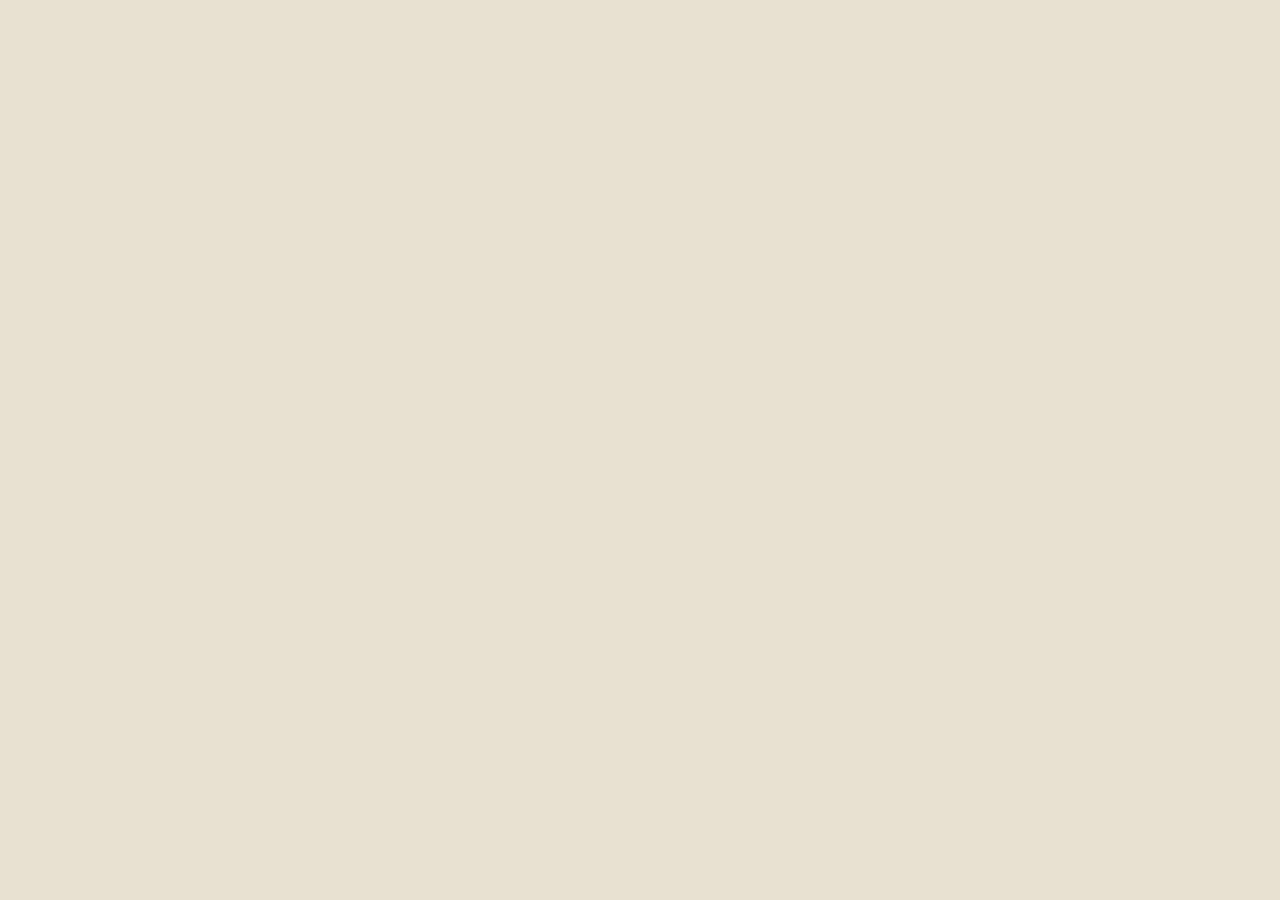
==== index.html @ ef46108d "Make the tape measure work with a mouse Click-drag to draw, two clicks still work, live length while" ====
<!doctype html>
<html lang="ru" data-mode="html" translate="no" class="notranslate">
  <head>
    <meta charset="utf-8" />
    <meta
      name="viewport"
      content="width=device-width, initial-scale=1, viewport-fit=cover, maximum-scale=1, user-scalable=no"
    />
    <title>Генплан Полевая</title>
    <meta name="google" content="notranslate" />
    <meta name="yandex" content="translate:disable" />
    <meta name="theme-color" content="#F4EDDC" />
    <meta http-equiv="Cache-Control" content="no-store" />
    <meta
      name="description"
      content="Генплан ул. Полевая, д. 81 в Юже: кадастровые границы, лес, поле, дом и планировка двора в метрах."
    />
    <link rel="icon" href="./favicon.ico" sizes="any" />
    <link rel="icon" type="image/png" sizes="32x32" href="./favicon-32.png" />
    <link rel="icon" type="image/png" sizes="192x192" href="./genplan.png" />
    <link rel="apple-touch-icon" sizes="180x180" href="./apple-touch-icon.png" />
    <link rel="apple-touch-icon-precomposed" href="./apple-touch-icon.png" />
    <link rel="manifest" href="./manifest.webmanifest" />
    <meta name="mobile-web-app-capable" content="yes" />
    <meta name="apple-mobile-web-app-capable" content="yes" />
    <meta name="apple-mobile-web-app-title" content="Генплан" />
    <meta name="application-name" content="Генплан" />
    <style>
      html, body, #root { height: 100%; height: 100dvh; margin: 0; overflow: hidden; background: #e8e1d2; }
    </style>
    <script src="./assets/app.js" defer></script>
  <style id="ruler-fix">
.kind-ruler{background:transparent!important;border:none!important;box-shadow:none!important;min-height:0!important;height:calc(22px / var(--z, 1))!important}
.kind-ruler:before{content:"";position:absolute;left:0;right:0;top:50%;height:calc(3px / var(--z, 1));margin-top:calc(-1.5px / var(--z, 1));background:#1f3544}
.measure-live{display:none;z-index:5;background:#fff;color:var(--color-clay);border:1px solid var(--color-clay);border-radius:999px;padding:2px 8px;font-size:12px;font-weight:700;white-space:nowrap;pointer-events:none}
.measure-band{display:none;pointer-events:none}
@media (width>=900px) and (hover:hover) and (pointer:fine){
  .kind-ruler .handle-rotate,.kind-ruler .handle-resize{
    width:14px!important;height:14px!important;border-radius:50%!important;border:2px solid #fff!important;
    background:var(--color-info)!important;top:50%!important;margin:0!important;transform:translateY(-50%)!important
  }
  .kind-ruler .handle-rotate{left:-8px!important;cursor:grab!important}
  .kind-ruler .handle-resize{right:-8px!important;cursor:grab!important}
}
@media (width>=900px) and (hover:hover) and (pointer:fine){
  html,body,#root{touch-action:auto!important}
  .desk-sidebar,.desk-sidebar *,.prop-card,.prop-card *{touch-action:auto!important}
  .print-map,.print-map *{touch-action:none!important}
  .phone-shell{display:flex!important;flex-direction:column!important;min-height:0;height:100%}
  .phone-stage{flex:1 1 auto!important;min-height:0!important;height:auto!important;display:flex;flex-direction:column}
  .print-map{flex:1 1 auto!important;min-height:0!important;height:auto!important}
  .map-obj:not(.kind-ruler)>.handle-rotate,.map-obj:not(.kind-ruler)>.handle-resize{display:block!important}
}
</style>
  <style id="all-css">
/*! tailwindcss v4.3.3 | MIT License | https://tailwindcss.com */
@layer properties{@supports (((-webkit-hyphens:none)) and (not (margin-trim:inline))) or ((-moz-orient:inline) and (not (color:rgb(from red r g b)))){*,:before,:after,::backdrop{--tw-translate-x:0;--tw-translate-y:0;--tw-translate-z:0;--tw-rotate-x:initial;--tw-rotate-y:initial;--tw-rotate-z:initial;--tw-skew-x:initial;--tw-skew-y:initial;--tw-space-y-reverse:0;--tw-border-style:solid;--tw-leading:initial;--tw-font-weight:initial;--tw-tracking:initial;--tw-ordinal:initial;--tw-slashed-zero:initial;--tw-numeric-figure:initial;--tw-numeric-spacing:initial;--tw-numeric-fraction:initial;--tw-shadow:0 0 #0000;--tw-shadow-color:initial;--tw-shadow-alpha:100%;--tw-inset-shadow:0 0 #0000;--tw-inset-shadow-color:initial;--tw-inset-shadow-alpha:100%;--tw-ring-color:initial;--tw-ring-shadow:0 0 #0000;--tw-inset-ring-color:initial;--tw-inset-ring-shadow:0 0 #0000;--tw-ring-inset:initial;--tw-ring-offset-width:0px;--tw-ring-offset-color:#fff;--tw-ring-offset-shadow:0 0 #0000;--tw-outline-style:solid;--tw-blur:initial;--tw-brightness:initial;--tw-contrast:initial;--tw-grayscale:initial;--tw-hue-rotate:initial;--tw-invert:initial;--tw-opacity:initial;--tw-saturate:initial;--tw-sepia:initial;--tw-drop-shadow:initial;--tw-drop-shadow-color:initial;--tw-drop-shadow-alpha:100%;--tw-drop-shadow-size:initial;--tw-duration:initial;--tw-ease:initial;--tw-content:""}}}@layer theme{:root,:host{--font-sans:"Segoe UI", "Roboto", "Helvetica Neue", system-ui, sans-serif;--font-mono:ui-monospace, "Cascadia Code", "Courier New", monospace;--color-red-500:oklch(63.7% .237 25.331);--color-zinc-50:oklch(98.5% 0 none);--color-zinc-400:oklch(70.5% .015 286.067);--color-zinc-500:oklch(55.2% .016 285.938);--color-zinc-900:oklch(21% .006 285.885);--color-zinc-950:oklch(14.1% .005 285.823);--color-black:#000;--color-white:#fff;--spacing:.25rem;--container-xs:20rem;--container-md:28rem;--text-xs:.75rem;--text-xs--line-height:calc(1 / .75);--text-sm:.875rem;--text-sm--line-height:calc(1.25 / .875);--text-lg:1.125rem;--text-lg--line-height:calc(1.75 / 1.125);--text-xl:1.25rem;--text-xl--line-height:calc(1.75 / 1.25);--font-weight-medium:500;--font-weight-semibold:600;--font-weight-bold:700;--tracking-wide:.025em;--leading-tight:1.25;--leading-snug:1.375;--radius-sm:8px;--radius-md:12px;--radius-lg:18px;--radius-xl:24px;--default-transition-duration:.15s;--default-transition-timing-function:cubic-bezier(.4, 0, .2, 1);--default-font-family:var(--font-sans);--default-mono-font-family:var(--font-mono);--font-display:Georgia, "Times New Roman", serif;--color-bg:#e8e1d2;--color-surface:#faf6ee;--color-surface-2:#efe8d8;--color-fg:#1c1914;--color-muted:#6a6458;--color-subtle:#8c8476;--color-primary:#2f4a38;--color-primary-fg:#f6f1e6;--color-primary-hover:#263c2e;--color-clay:#c05634;--color-border:#ddd4c4;--color-border-strong:#c9beab;--color-ring:#2f4a38;--color-danger:#9b3a2f;--color-danger-fg:#fff8f6;--color-info:#3a5566;--color-map:#e6decc;--color-forest:#8faf64;--color-forest-ink:#2a4f24;--color-field:#e2d6a0;--color-field-ink:#6d6528;--color-road:#d4c09a;--color-plot-line:#d24a28;--color-dim:#3a5566;--color-building:#f0ebe0;--color-building-ink:#2c2822;--shadow-float:0 0 0 1px #1c191414, 0 10px 28px #1c19141a}}@layer base{*,:after,:before,::backdrop{box-sizing:border-box;border:0 solid;margin:0;padding:0}::file-selector-button{box-sizing:border-box;border:0 solid;margin:0;padding:0}html,:host{-webkit-text-size-adjust:100%;tab-size:4;line-height:1.5;font-family:var(--default-font-family,-apple-system, BlinkMacSystemFont, "Segoe UI", Roboto, "Helvetica Neue", "Noto Sans", Arial, sans-serif, "Apple Color Emoji", "Segoe UI Emoji", "Segoe UI Symbol", "Noto Color Emoji");font-feature-settings:var(--default-font-feature-settings,normal);font-variation-settings:var(--default-font-variation-settings,normal);-webkit-tap-highlight-color:transparent}hr{height:0;color:inherit;border-top-width:1px}abbr:where([title]){-webkit-text-decoration:underline dotted;text-decoration:underline dotted}h1,h2,h3,h4,h5,h6{font-size:inherit;font-weight:inherit}a{color:inherit;-webkit-text-decoration:inherit;-webkit-text-decoration:inherit;-webkit-text-decoration:inherit;-webkit-text-decoration:inherit;text-decoration:inherit}b,strong{font-weight:bolder}code,kbd,samp,pre{font-family:var(--default-mono-font-family,ui-monospace, SFMono-Regular, Menlo, Monaco, Consolas, "Liberation Mono", "Courier New", monospace);font-feature-settings:var(--default-mono-font-feature-settings,normal);font-variation-settings:var(--default-mono-font-variation-settings,normal);font-size:1em}small{font-size:80%}sub,sup{vertical-align:baseline;font-size:75%;line-height:0;position:relative}sub{bottom:-.25em}sup{top:-.5em}table{text-indent:0;border-color:inherit;border-collapse:collapse}:-moz-focusring:where(:not(iframe)){outline:auto}progress{vertical-align:baseline}summary{display:list-item}ol,ul,menu{list-style:none}img,svg,video,canvas,audio,iframe,embed,object{vertical-align:middle;display:block}img,video{max-width:100%;height:auto}button,input,select,optgroup,textarea{font:inherit;font-feature-settings:inherit;font-variation-settings:inherit;letter-spacing:inherit;color:inherit;opacity:1;background-color:#0000;border-radius:0}::file-selector-button{font:inherit;font-feature-settings:inherit;font-variation-settings:inherit;letter-spacing:inherit;color:inherit;opacity:1;background-color:#0000;border-radius:0}:where(select:is([multiple],[size])) optgroup{font-weight:bolder}:where(select:is([multiple],[size])) optgroup option{padding-inline-start:20px}::file-selector-button{margin-inline-end:4px}::placeholder{opacity:1}@supports (not ((-webkit-appearance:-apple-pay-button))) or (contain-intrinsic-size:1px){::placeholder{color:currentColor}@supports (color:color-mix(in lab, red, red)){::placeholder{color:color-mix(in oklab, currentcolor 50%, transparent)}}}textarea{resize:vertical}::-webkit-search-decoration{-webkit-appearance:none}::-webkit-date-and-time-value{min-height:1lh;text-align:inherit}::-webkit-datetime-edit{display:inline-flex}::-webkit-datetime-edit-fields-wrapper{padding:0}::-webkit-datetime-edit{padding-block:0}::-webkit-datetime-edit-year-field{padding-block:0}::-webkit-datetime-edit-month-field{padding-block:0}::-webkit-datetime-edit-day-field{padding-block:0}::-webkit-datetime-edit-hour-field{padding-block:0}::-webkit-datetime-edit-minute-field{padding-block:0}::-webkit-datetime-edit-second-field{padding-block:0}::-webkit-datetime-edit-millisecond-field{padding-block:0}::-webkit-datetime-edit-meridiem-field{padding-block:0}::-webkit-calendar-picker-indicator{line-height:1}:-moz-ui-invalid{box-shadow:none}button,input:where([type=button],[type=reset],[type=submit]){appearance:button}::file-selector-button{appearance:button}::-webkit-inner-spin-button{height:auto}::-webkit-outer-spin-button{height:auto}[hidden]:where(:not([hidden=until-found])){display:none!important}}@layer components;@layer utilities{.pointer-events-none{pointer-events:none}.visible{visibility:visible}.sr-only{clip-path:inset(50%);white-space:nowrap;border-width:0;width:1px;height:1px;margin:-1px;padding:0;position:absolute;overflow:hidden}.absolute{position:absolute}.fixed{position:fixed}.relative{position:relative}.static{position:static}.inset-0{inset:0}.inset-x-0{inset-inline:0}.inset-y-0{inset-block:0}.-top-4{top:calc(var(--spacing) * -4)}.top-0{top:0}.top-1\/2{top:50%}.top-3{top:calc(var(--spacing) * 3)}.top-4{top:calc(var(--spacing) * 4)}.right-0{right:0}.right-3{right:calc(var(--spacing) * 3)}.right-4{right:calc(var(--spacing) * 4)}.bottom-0{bottom:0}.bottom-3{bottom:calc(var(--spacing) * 3)}.bottom-4{bottom:calc(var(--spacing) * 4)}.left-0{left:0}.left-1\/2{left:50%}.left-2{left:calc(var(--spacing) * 2)}.left-3{left:calc(var(--spacing) * 3)}.z-10{z-index:10}.z-20{z-index:20}.z-30{z-index:30}.z-50{z-index:50}.mt-1{margin-top:var(--spacing)}.mb-2{margin-bottom:calc(var(--spacing) * 2)}.ml-auto{margin-left:auto}.block{display:block}.contents{display:contents}.flex{display:flex}.grid{display:grid}.hidden{display:none}.inline{display:inline}.inline-flex{display:inline-flex}.table{display:table}.size-3{width:calc(var(--spacing) * 3);height:calc(var(--spacing) * 3)}.size-3\.5{width:calc(var(--spacing) * 3.5);height:calc(var(--spacing) * 3.5)}.size-4{width:calc(var(--spacing) * 4);height:calc(var(--spacing) * 4)}.size-6{width:calc(var(--spacing) * 6);height:calc(var(--spacing) * 6)}.size-8{width:calc(var(--spacing) * 8);height:calc(var(--spacing) * 8)}.size-10{width:calc(var(--spacing) * 10);height:calc(var(--spacing) * 10)}.size-11{width:calc(var(--spacing) * 11);height:calc(var(--spacing) * 11)}.h-1\.5{height:calc(var(--spacing) * 1.5)}.h-3{height:calc(var(--spacing) * 3)}.h-8{height:calc(var(--spacing) * 8)}.h-10{height:calc(var(--spacing) * 10)}.h-11{height:calc(var(--spacing) * 11)}.h-\[min\(92dvh\,48rem\)\]{height:min(92dvh,48rem)}.h-auto{height:auto}.h-full{height:100%}.h-px{height:1px}.max-h-\[92dvh\]{max-height:92dvh}.min-h-0{min-height:0}.min-h-11{min-height:calc(var(--spacing) * 11)}.min-h-12{min-height:calc(var(--spacing) * 12)}.min-h-screen{min-height:100vh}.w-8{width:calc(var(--spacing) * 8)}.w-80{width:calc(var(--spacing) * 80)}.w-full{width:100%}.w-px{width:1px}.max-w-\[min\(90\%\,20rem\)\]{max-width:min(90%,20rem)}.max-w-md{max-width:var(--container-md)}.max-w-xs{max-width:var(--container-xs)}.min-w-0{min-width:0}.min-w-80{min-width:calc(var(--spacing) * 80)}.flex-1{flex:1}.shrink-0{flex-shrink:0}.grow{flex-grow:1}.-translate-x-1\/2{--tw-translate-x:calc(calc(1 / 2 * 100%) * -1);translate:var(--tw-translate-x) var(--tw-translate-y)}.-translate-y-1\/2{--tw-translate-y:calc(calc(1 / 2 * 100%) * -1);translate:var(--tw-translate-x) var(--tw-translate-y)}.-rotate-90{rotate:-90deg}.transform{transform:var(--tw-rotate-x,) var(--tw-rotate-y,) var(--tw-rotate-z,) var(--tw-skew-x,) var(--tw-skew-y,)}.cursor-crosshair{cursor:crosshair}.cursor-pointer{cursor:pointer}.touch-none{touch-action:none}.resize{resize:both}.grid-cols-2{grid-template-columns:repeat(2,minmax(0,1fr))}.flex-col{flex-direction:column}.place-items-center{place-items:center}.items-center{align-items:center}.justify-between{justify-content:space-between}.justify-center{justify-content:center}.gap-0\.5{gap:calc(var(--spacing) * .5)}.gap-1{gap:var(--spacing)}.gap-2{gap:calc(var(--spacing) * 2)}.gap-3{gap:calc(var(--spacing) * 3)}:where(.space-y-1>:not(:last-child)){--tw-space-y-reverse:0;margin-block-start:calc(var(--spacing) * var(--tw-space-y-reverse));margin-block-end:calc(var(--spacing) * calc(1 - var(--tw-space-y-reverse)))}:where(.space-y-2>:not(:last-child)){--tw-space-y-reverse:0;margin-block-start:calc(calc(var(--spacing) * 2) * var(--tw-space-y-reverse));margin-block-end:calc(calc(var(--spacing) * 2) * calc(1 - var(--tw-space-y-reverse)))}:where(.space-y-3>:not(:last-child)){--tw-space-y-reverse:0;margin-block-start:calc(calc(var(--spacing) * 3) * var(--tw-space-y-reverse));margin-block-end:calc(calc(var(--spacing) * 3) * calc(1 - var(--tw-space-y-reverse)))}.self-center{align-self:center}.truncate{text-overflow:ellipsis;white-space:nowrap;overflow:hidden}.overflow-hidden{overflow:hidden}.rounded-full{border-radius:2147483647px}.rounded-md{border-radius:var(--radius-md)}.rounded-sm{border-radius:var(--radius-sm)}.rounded-t-xl{border-top-left-radius:var(--radius-xl);border-top-right-radius:var(--radius-xl)}.border{border-style:var(--tw-border-style);border-width:1px}.border-2{border-style:var(--tw-border-style);border-width:2px}.border-border{border-color:var(--color-border)}.border-border-strong{border-color:var(--color-border-strong)}.border-clay{border-color:var(--color-clay)}.border-white{border-color:var(--color-white)}.bg-bg{background-color:var(--color-bg)}.bg-black\/10{background-color:#0000001a}@supports (color:color-mix(in lab, red, red)){.bg-black\/10{background-color:color-mix(in oklab, var(--color-black) 10%, transparent)}}.bg-border{background-color:var(--color-border)}.bg-clay{background-color:var(--color-clay)}.bg-clay\/5{background-color:#c056340d}@supports (color:color-mix(in lab, red, red)){.bg-clay\/5{background-color:color-mix(in oklab, var(--color-clay) 5%, transparent)}}.bg-danger{background-color:var(--color-danger)}.bg-fg{background-color:var(--color-fg)}.bg-fg\/30{background-color:#1c19144d}@supports (color:color-mix(in lab, red, red)){.bg-fg\/30{background-color:color-mix(in oklab, var(--color-fg) 30%, transparent)}}.bg-map{background-color:var(--color-map)}.bg-primary{background-color:var(--color-primary)}.bg-surface{background-color:var(--color-surface)}.bg-surface-2{background-color:var(--color-surface-2)}.bg-transparent{background-color:#0000}.bg-zinc-50{background-color:var(--color-zinc-50)}.object-cover{object-fit:cover}.p-2{padding:calc(var(--spacing) * 2)}.px-2{padding-inline:calc(var(--spacing) * 2)}.px-2\.5{padding-inline:calc(var(--spacing) * 2.5)}.px-3{padding-inline:calc(var(--spacing) * 3)}.px-3\.5{padding-inline:calc(var(--spacing) * 3.5)}.px-4{padding-inline:calc(var(--spacing) * 4)}.px-5{padding-inline:calc(var(--spacing) * 5)}.px-6{padding-inline:calc(var(--spacing) * 6)}.py-0\.5{padding-block:calc(var(--spacing) * .5)}.py-1\.5{padding-block:calc(var(--spacing) * 1.5)}.py-2{padding-block:calc(var(--spacing) * 2)}.pt-5{padding-top:calc(var(--spacing) * 5)}.pb-3{padding-bottom:calc(var(--spacing) * 3)}.text-center{text-align:center}.font-display{font-family:var(--font-display)}.font-mono{font-family:var(--font-mono)}.text-lg{font-size:var(--text-lg);line-height:var(--tw-leading,var(--text-lg--line-height))}.text-sm{font-size:var(--text-sm);line-height:var(--tw-leading,var(--text-sm--line-height))}.text-xl{font-size:var(--text-xl);line-height:var(--tw-leading,var(--text-xl--line-height))}.text-xs{font-size:var(--text-xs);line-height:var(--tw-leading,var(--text-xs--line-height))}.text-\[11px\]{font-size:11px}.leading-snug{--tw-leading:var(--leading-snug);line-height:var(--leading-snug)}.leading-tight{--tw-leading:var(--leading-tight);line-height:var(--leading-tight)}.font-bold{--tw-font-weight:var(--font-weight-bold);font-weight:var(--font-weight-bold)}.font-medium{--tw-font-weight:var(--font-weight-medium);font-weight:var(--font-weight-medium)}.font-semibold{--tw-font-weight:var(--font-weight-semibold);font-weight:var(--font-weight-semibold)}.tracking-wide{--tw-tracking:var(--tracking-wide);letter-spacing:var(--tracking-wide)}.break-words{overflow-wrap:break-word}.whitespace-nowrap{white-space:nowrap}.text-bg{color:var(--color-bg)}.text-clay{color:var(--color-clay)}.text-danger-fg{color:var(--color-danger-fg)}.text-dim{color:var(--color-dim)}.text-fg{color:var(--color-fg)}.text-muted{color:var(--color-muted)}.text-primary-fg{color:var(--color-primary-fg)}.text-red-500{color:var(--color-red-500)}.text-subtle{color:var(--color-subtle)}.text-zinc-500{color:var(--color-zinc-500)}.text-zinc-900{color:var(--color-zinc-900)}.tabular-nums{--tw-numeric-spacing:tabular-nums;font-variant-numeric:var(--tw-ordinal,) var(--tw-slashed-zero,) var(--tw-numeric-figure,) var(--tw-numeric-spacing,) var(--tw-numeric-fraction,)}.underline-offset-4{text-underline-offset:4px}.antialiased{-webkit-font-smoothing:antialiased;-moz-osx-font-smoothing:grayscale}.opacity-70{opacity:.7}.shadow-\[0_0_0_1px_rgb\(31_28_22\/0\.02\)\]{--tw-shadow:0 0 0 1px var(--tw-shadow-color,#1f1c1605);box-shadow:var(--tw-inset-shadow), var(--tw-inset-ring-shadow), var(--tw-ring-offset-shadow), var(--tw-ring-shadow), var(--tw-shadow)}.shadow-\[0_0_0_1px_rgb\(31_28_22\/0\.08\)\]{--tw-shadow:0 0 0 1px var(--tw-shadow-color,#1f1c1614);box-shadow:var(--tw-inset-shadow), var(--tw-inset-ring-shadow), var(--tw-ring-offset-shadow), var(--tw-ring-shadow), var(--tw-shadow)}.shadow-\[var\(--shadow-float\)\]{--tw-shadow:var(--shadow-float);box-shadow:var(--tw-inset-shadow), var(--tw-inset-ring-shadow), var(--tw-ring-offset-shadow), var(--tw-ring-shadow), var(--tw-shadow)}.shadow-md{--tw-shadow:0 4px 6px -1px var(--tw-shadow-color,#0000001a), 0 2px 4px -2px var(--tw-shadow-color,#0000001a);box-shadow:var(--tw-inset-shadow), var(--tw-inset-ring-shadow), var(--tw-ring-offset-shadow), var(--tw-ring-shadow), var(--tw-shadow)}.shadow-sm{--tw-shadow:0 1px 3px 0 var(--tw-shadow-color,#0000001a), 0 1px 2px -1px var(--tw-shadow-color,#0000001a);box-shadow:var(--tw-inset-shadow), var(--tw-inset-ring-shadow), var(--tw-ring-offset-shadow), var(--tw-ring-shadow), var(--tw-shadow)}.outline{outline-style:var(--tw-outline-style);outline-width:1px}.blur{--tw-blur:blur(8px);filter:var(--tw-blur,) var(--tw-brightness,) var(--tw-contrast,) var(--tw-grayscale,) var(--tw-hue-rotate,) var(--tw-invert,) var(--tw-saturate,) var(--tw-sepia,) var(--tw-drop-shadow,)}.transition-\[background-color\,box-shadow\,transform\,opacity\]{transition-property:background-color,box-shadow,transform,opacity;transition-timing-function:var(--tw-ease,var(--default-transition-timing-function));transition-duration:var(--tw-duration,var(--default-transition-duration))}.transition-\[border-color\,box-shadow\]{transition-property:border-color,box-shadow;transition-timing-function:var(--tw-ease,var(--default-transition-timing-function));transition-duration:var(--tw-duration,var(--default-transition-duration))}.transition-transform{transition-property:transform,translate,scale,rotate;transition-timing-function:var(--tw-ease,var(--default-transition-timing-function));transition-duration:var(--tw-duration,var(--default-transition-duration))}.duration-150{--tw-duration:.15s;transition-duration:.15s}.ease-\[cubic-bezier\(0\.22\,1\,0\.36\,1\)\]{--tw-ease:cubic-bezier(.22,1,.36,1);transition-timing-function:cubic-bezier(.22,1,.36,1)}.select-none{-webkit-user-select:none;user-select:none}.file\:border-0::file-selector-button{border-style:var(--tw-border-style);border-width:0}.file\:bg-transparent::file-selector-button{background-color:#0000}.file\:text-sm::file-selector-button{font-size:var(--text-sm);line-height:var(--tw-leading,var(--text-sm--line-height))}.file\:font-medium::file-selector-button{--tw-font-weight:var(--font-weight-medium);font-weight:var(--font-weight-medium)}.placeholder\:text-subtle::placeholder{color:var(--color-subtle)}.after\:absolute:after{content:var(--tw-content);position:absolute}.after\:-inset-3:after{content:var(--tw-content);inset:calc(var(--spacing) * -3)}.after\:content-\[\'\'\]:after{--tw-content:"";content:var(--tw-content)}@media (hover:hover){.hover\:bg-primary-hover:hover{background-color:var(--color-primary-hover)}.hover\:bg-surface-2:hover{background-color:var(--color-surface-2)}.hover\:underline:hover{text-decoration-line:underline}.hover\:opacity-90:hover{opacity:.9}}.focus-visible\:ring-2:focus-visible{--tw-ring-shadow:var(--tw-ring-inset,) 0 0 0 calc(2px + var(--tw-ring-offset-width)) var(--tw-ring-color,currentcolor);box-shadow:var(--tw-inset-shadow), var(--tw-inset-ring-shadow), var(--tw-ring-offset-shadow), var(--tw-ring-shadow), var(--tw-shadow)}.focus-visible\:ring-ring:focus-visible{--tw-ring-color:var(--color-ring)}.focus-visible\:outline-none:focus-visible{--tw-outline-style:none;outline-style:none}.active\:scale-\[0\.98\]:active{scale:.98}.disabled\:pointer-events-none:disabled{pointer-events:none}.disabled\:cursor-not-allowed:disabled{cursor:not-allowed}.disabled\:cursor-wait:disabled{cursor:wait}.disabled\:no-underline:disabled{text-decoration-line:none}.disabled\:opacity-50:disabled{opacity:.5}@media (width>=48rem){.md\:bottom-4{bottom:calc(var(--spacing) * 4)}.md\:left-4{left:calc(var(--spacing) * 4)}.md\:block{display:block}.md\:inline{display:inline}.md\:flex-row{flex-direction:row}}@media (prefers-color-scheme:dark){.dark\:bg-white\/20{background-color:#fff3}@supports (color:color-mix(in lab, red, red)){.dark\:bg-white\/20{background-color:color-mix(in oklab, var(--color-white) 20%, transparent)}}.dark\:bg-zinc-950{background-color:var(--color-zinc-950)}.dark\:text-zinc-50{color:var(--color-zinc-50)}.dark\:text-zinc-400{color:var(--color-zinc-400)}}.\[\&_svg\]\:pointer-events-none svg{pointer-events:none}.\[\&_svg\]\:size-4 svg{width:calc(var(--spacing) * 4);height:calc(var(--spacing) * 4)}.\[\&_svg\]\:shrink-0 svg{flex-shrink:0}}button,[role=button]{cursor:pointer}html,body,#root{height:100%;min-height:100dvh;max-height:100dvh}html{background:#e8e1d2}body{margin:0;overflow:hidden}.desk-sidebar{display:none}.phone-chrome{display:flex}.desk-only{display:none}@media (width>=900px) and (hover:hover) and (pointer:fine){.desk-sidebar{display:flex}.phone-chrome{display:none!important}.desk-only{display:flex}.phone-shell{display:flex;flex-direction:column;min-height:0}.phone-stage,.print-map{flex:1;min-height:0;height:auto}}.safe-top{padding-top:max(.5rem, env(safe-area-inset-top))}.safe-bottom{padding-bottom:max(.5rem, env(safe-area-inset-bottom))}.print-map{touch-action:none;-webkit-user-select:none;user-select:none;background-color:var(--color-map)}.terrain-forest{background-color:var(--color-forest);background-image:radial-gradient(circle at 18% 28%,#2a4f2461 1.3px,#0000 1.5px),radial-gradient(circle at 62% 54%,#2a4f244d 1.1px,#0000 1.3px),radial-gradient(circle at 40% 78%,#3a602838 1.7px,#0000 1.9px);background-size:16px 16px,22px 20px,28px 24px}.terrain-field{background-color:var(--color-field);background-image:repeating-linear-gradient(0deg,#0000 0 11px,#6e64281a 11px 12px)}.zone-label{font-family:var(--font-display);letter-spacing:.12em;text-transform:uppercase;pointer-events:none;white-space:nowrap;font-size:13px;font-style:italic;font-weight:600;position:absolute}.zone-forest{color:var(--color-forest-ink);bottom:12px;left:50%;transform:translate(-50%)}.zone-field{color:var(--color-field-ink);top:16px;left:50%;transform:translate(-50%)}.zone-side{top:50%;bottom:auto;left:50%;transform:translate(-50%,-50%)rotate(-90deg)}.zone-road{color:#5c5346;letter-spacing:.18em;font-size:11px;font-style:normal;top:50%;left:50%;transform:translate(-50%,-50%)}.dirt-road{background:var(--color-road);box-shadow:inset 0 4px #5c4a3024,inset 0 -4px #5c4a3024}.cad-site{border:2.5px solid var(--color-plot-line)}.cad-parcel-88{background:repeating-linear-gradient(-40deg,#d24a281c 0 1.5px,#0000 1.5px 9px),#d24a281a}.cad-parcel-86{background:repeating-linear-gradient(-40deg,#d24a2824 0 1.5px,#0000 1.5px 9px),#d24a2829}.cad-split{border-left:2px solid var(--color-plot-line);z-index:2;width:0}.cad-neighbor{background-color:#d24a280f;border:1.5px solid #d24a2859}.cad-dim{font-family:var(--font-mono);color:var(--color-plot-line);text-shadow:0 0 4px var(--color-map), 1px 0 0 var(--color-map), -1px 0 0 var(--color-map);font-size:11px;font-weight:600;position:absolute}.sidebar-panel{background:var(--color-surface);grid-template-rows:minmax(0,1fr) auto;height:100%;min-height:0;display:grid;overflow:hidden}.sidebar-head{padding:0 0 16px}.sidebar-panel.is-compact .sidebar-head{padding-bottom:8px}.sidebar-panel.is-compact .stat-num{font-size:18px}.sidebar-panel.is-compact .parcel-pair{display:none}.sidebar-panel.is-compact .title-stats{margin-top:6px;padding-top:6px}.sidebar-panel.is-compact .stat-cap{display:none}.title-block{border:1.5px solid var(--color-fg);background:var(--color-bg);padding:12px 12px 0}.title-row{justify-content:space-between;align-items:flex-start;gap:8px;display:flex}.title-kicker{letter-spacing:.22em;text-transform:uppercase;color:var(--color-primary);font-size:11px;font-weight:600}.title-addr{color:var(--color-muted);margin-top:2px;font-size:12px}.title-stats{border-top:1px solid var(--color-fg);justify-content:space-between;align-items:baseline;gap:12px;margin-top:10px;padding-top:8px;display:flex}.stat-num{font-family:var(--font-display);letter-spacing:-.03em;font-size:24px;font-weight:600;line-height:1}.stat-unit{letter-spacing:0;color:var(--color-muted);margin-left:4px;font-size:13px;font-weight:500}.stat-cap{color:var(--color-subtle);text-align:right;font-size:11px;line-height:1.35}.parcel-pair{border-top:1px solid var(--color-fg);grid-template-columns:1fr 1fr;margin:8px -12px 0;display:grid}.parcel-cell{padding:8px 12px 10px}.parcel-cell+.parcel-cell{border-left:1px solid var(--color-fg)}.parcel-id{font-family:var(--font-mono);color:var(--color-plot-line);font-size:11px;font-weight:600}.parcel-area{margin-top:2px;font-size:13px;font-weight:600}.parcel-dim{font-family:var(--font-mono);color:var(--color-muted);margin-top:1px;font-size:10px}.title-rule{background:var(--color-plot-line);height:3px;margin:0 -12px}.sidebar-body{overscroll-behavior:contain;-webkit-overflow-scrolling:touch;min-height:0;padding:18px 16px 20px;overflow-y:auto}.sheet-chrome{flex-shrink:0;justify-content:flex-end;align-items:center;min-height:48px;padding:8px 10px 4px;display:flex;position:relative}.sheet-handle{background:var(--color-border-strong);border-radius:999px;width:44px;height:5px;position:absolute;top:10px;left:50%;transform:translate(-50%)}.sheet-close{z-index:1;background:var(--color-fg);min-height:40px;color:var(--color-surface);letter-spacing:.02em;border-radius:999px;align-items:center;gap:4px;padding:0 14px 0 10px;font-size:13px;font-weight:700;display:inline-flex;position:relative;box-shadow:0 1px 2px #1c191440}.sheet-close:active{transform:scale(.97)}.sidebar-foot{border-top:1.5px solid var(--color-fg);background:var(--color-surface);flex-direction:column;gap:8px;padding:10px 12px 12px;display:flex}.sidebar-panel.is-compact .sidebar-foot{padding:8px 12px max(10px, env(safe-area-inset-bottom))}.foot-split{grid-template-columns:1fr 1fr;gap:8px;display:grid}.foot-row{align-items:stretch;gap:8px;display:flex}.confirm-box{border:1.5px solid var(--color-fg);padding:10px}.confirm-copy{font-family:var(--font-display);color:var(--color-fg);margin:0 0 10px;font-size:13px;font-style:italic;font-weight:600}.sec{margin-bottom:16px}.sec-label{letter-spacing:.18em;text-transform:uppercase;color:var(--color-fg);align-items:baseline;gap:8px;margin-bottom:10px;font-size:11px;font-weight:600;display:flex}.sec-n{font-family:var(--font-mono);letter-spacing:0;min-width:1.4em;color:var(--color-subtle);font-size:10px;font-weight:500}.angle-readout{font-family:var(--font-mono);tabular-nums:true;font-variant-numeric:tabular-nums;font-size:12px;font-weight:600}.tool-grid{grid-template-columns:1fr 1fr;gap:6px;display:grid}.tool-tile{border:1px solid var(--color-border-strong);border-radius:var(--radius-sm);background:var(--color-surface);width:100%;min-height:56px;color:var(--color-fg);flex-direction:column;justify-content:center;align-items:center;gap:6px;padding:8px 4px;font-size:11px;font-weight:600;transition:background-color .15s cubic-bezier(.22,1,.36,1),color .15s cubic-bezier(.22,1,.36,1),border-color .15s cubic-bezier(.22,1,.36,1);display:flex}.tool-tile:hover{background:var(--color-surface-2)}.tool-tile:focus-visible,.place-btn:focus-visible,.plan-item:focus-visible{outline:2px solid var(--color-ring);outline-offset:2px}.tool-tile svg{stroke-width:1.75px;width:18px;height:18px}.tool-tile.is-on{background:var(--color-primary);border-color:var(--color-primary);color:var(--color-primary-fg)}.tool-tile.is-hot{background:var(--color-clay);border-color:var(--color-clay);color:var(--color-primary-fg)}.group-label{font-family:var(--font-display);color:var(--color-fg);margin:0 0 8px;font-size:13px;font-style:italic;font-weight:600}.place-group+.place-group{margin-top:14px}.place-grid{grid-template-columns:1fr 1fr;gap:6px;display:grid}.place-btn{border-radius:var(--radius-sm);border:1px solid var(--color-border);background:var(--color-surface);text-align:left;min-height:48px;color:var(--color-fg);grid-template-columns:36px 1fr;align-items:center;gap:8px;padding:4px 8px 4px 4px;transition:background-color .15s cubic-bezier(.22,1,.36,1),border-color .15s cubic-bezier(.22,1,.36,1);display:grid}.place-btn:hover{border-color:var(--color-border-strong);background:var(--color-bg)}.place-ico{background:var(--color-bg);width:36px;height:36px;color:var(--color-primary);border-radius:6px;place-items:center;display:grid}.place-build .place-ico{color:var(--color-primary);background:#2f4a381f}.place-yard .place-ico{color:var(--color-clay);background:#c056341f}.place-green .place-ico{color:var(--color-forest-ink);background:#8faf6447}.place-measure .place-ico{color:var(--color-info);background:#3a55661f}.place-copy{flex-direction:column;gap:1px;min-width:0;display:flex}.place-name{font-size:12px;font-weight:600;line-height:1.2}.place-meta{font-family:var(--font-mono);color:var(--color-subtle);font-size:10px}.prop-card{border:1.5px solid var(--color-fg);padding:12px}.prop-card-float{overscroll-behavior:contain;border-radius:var(--radius-lg);background:var(--color-surface);max-height:min(58vh,32rem);box-shadow:var(--shadow-float);overflow-y:auto}.place-hint{z-index:25;pointer-events:none;border-radius:var(--radius-lg);border:1.5px solid var(--color-fg);background:var(--color-surface);box-shadow:var(--shadow-float);text-align:center;color:var(--color-fg);padding:10px 14px;font-size:13px;font-weight:600;line-height:1.35;position:absolute;bottom:10px;left:10px;right:10px}.mobile-inspector{right:10px;bottom:max(10px, calc(var(--kb-inset,0px) - 4.75rem));z-index:30;pointer-events:none;position:absolute;left:10px}.mobile-inspector .prop-card{pointer-events:auto}@media (width<=767px){.print-map:has(+.mobile-inspector) .hud-zoom{top:4.5rem;bottom:auto}.print-map:has(+.mobile-inspector) .hud-scale{display:none}}.prop-head{border-bottom:3px solid var(--color-plot-line);justify-content:space-between;align-items:baseline;gap:8px;margin:-12px -12px 12px;padding:10px 12px;display:flex}.prop-name{font-family:var(--font-display);font-size:16px;font-weight:600;line-height:1.2}.setback-grid{border:1px solid var(--color-border);background:var(--color-border);grid-template-columns:1fr 1fr;gap:1px;margin-top:4px;display:grid;overflow:hidden}.setback-cell{background:var(--color-bg);padding:8px 10px}.setback-cap{letter-spacing:.08em;text-transform:uppercase;color:var(--color-subtle);font-size:10px}.setback-val{font-family:var(--font-mono);font-variant-numeric:tabular-nums;margin-top:2px;font-size:13px;font-weight:600}.empty-hint{border:1px dashed var(--color-border-strong);text-align:center;font-family:var(--font-display);color:var(--color-subtle);padding:18px 12px;font-size:13px;font-style:italic}.plan-item{border-radius:var(--radius-sm);text-align:left;align-items:center;gap:8px;width:100%;min-height:44px;padding:6px 8px;font-size:12px;display:flex}.plan-item:hover{background:var(--color-bg)}.plan-item.is-on{background:var(--color-bg);box-shadow:inset 0 0 0 1px var(--color-fg);font-weight:600}.site-topbar{background:var(--color-surface);box-shadow:inset 0 -2px 0 var(--color-plot-line)}.compass-dial{border:1px solid var(--color-fg);background:var(--color-surface);width:48px;height:48px;box-shadow:var(--shadow-float);border-radius:50%;position:relative}.compass-dial:before{content:"";border:1px solid var(--color-border-strong);border-radius:50%;position:absolute;inset:5px}.compass-needle{border-right:5px solid #0000;border-bottom:16px solid var(--color-danger);transform-origin:50% 16px;z-index:1;border-left:5px solid #0000;width:0;height:0;margin-left:-5px;position:absolute;top:7px;left:50%}.compass-n{z-index:1;letter-spacing:.06em;color:var(--color-fg);font-size:9px;font-weight:700;position:absolute;bottom:5px;right:6px}.hud-zoom{border-radius:var(--radius-md);background:var(--color-surface);box-shadow:var(--shadow-float);overflow:hidden}.hud-zoom>button{box-shadow:none;border-radius:0}.hud-zoom>button+button{border-top:1px solid var(--color-border)}.hud-scale{border:1px solid var(--color-border);color:var(--color-muted);box-shadow:var(--shadow-float);background:#faf6eee0;border-radius:999px;align-items:center;gap:12px;padding:6px 14px;font-size:11px;display:flex}@media (width<=899px),(hover:none){.hud-scale{pointer-events:none;gap:8px;padding:4px 10px;font-size:10px}}.android-dock{border-top:1.5px solid var(--color-fg);background:var(--color-surface);padding:6px 8px max(8px, env(safe-area-inset-bottom));justify-content:space-around;align-items:stretch;gap:4px}.android-dock svg{stroke-width:1.75px;width:20px;height:20px}.map-obj{text-align:center;color:#fff;-webkit-user-select:none;user-select:none;cursor:grab;touch-action:none;transform-origin:50%;border:1.5px solid #1c191438;flex-direction:column;justify-content:center;align-items:center;font-size:11px;font-weight:600;line-height:1.15;display:flex;position:absolute;box-shadow:0 1px 2px #1c191433}.map-obj:active{cursor:grabbing}.map-obj.is-locked,.map-obj.is-locked:active{cursor:default}.map-obj.is-selected{z-index:40;box-shadow:0 0 0 3px var(--color-info), 0 8px 18px #1c191438;border-color:#fff}.map-obj.is-measure{box-shadow:0 0 0 3px var(--color-clay)}.map-obj .obj-name{pointer-events:none;text-shadow:0 1px 1px #0000004d;padding:0 4px}.map-obj .obj-dims{opacity:.9;pointer-events:none;font-size:9px;font-weight:500}.obj-caption{z-index:3;border:1px solid var(--color-fg);background:var(--color-surface);color:var(--color-fg);white-space:nowrap;pointer-events:none;box-shadow:var(--shadow-float);transform-origin:top;align-items:baseline;gap:6px;padding:3px 8px;font-size:11px;font-weight:600;line-height:1.2;display:flex;position:absolute;top:calc(100% + 6px);left:50%}.obj-caption span{font-family:var(--font-mono);color:var(--color-muted);font-size:10px;font-weight:500}.kind-house{background:#7a4334;border-color:#4e2a22}.kind-existing-house{background:var(--color-building);border:2.5px solid var(--color-plot-line);color:var(--color-building-ink);box-shadow:inset 0 0 0 3px var(--color-building), inset 0 0 0 4.5px #d24a2866}.kind-existing-house .obj-name,.kind-existing-house .obj-dims{text-shadow:none;color:var(--color-building-ink)}.kind-banya{background:#6e3c30}.kind-shed{background:#5e5144}.kind-greenhouse{background:#4a6b42}.kind-glamping{background:#b45a32}.kind-canopy{background:#5a6872}.kind-bbq{background:#9a3d32}.kind-firepit{background:#b4541c;border:2px dashed #fff;border-radius:50%}.kind-shower{background:#3a6780}.kind-toilet{background:#5f6468}.kind-well{background:#2f6874;border-radius:50%}.kind-wellpit{background:#8a8680;border:3px solid #4a4742;border-radius:50%;box-shadow:inset 0 0 0 7px #c5c0b6,inset 0 0 0 10px #4a4742}.kind-septic{background:#6a6258;border-style:solid;border-color:#3d3932;border-radius:10px}.kind-water{color:#e8f4f6;box-shadow:none;background:#3a7a8c;border-style:dashed;border-color:#1e4a56;border-radius:4px}.kind-parking{background:#4a525a;border-style:dashed}.kind-path{color:#3a342c;box-shadow:none;background:#d2cbbd;border-style:dashed;border-color:#7a7266}.kind-fence{box-shadow:none;background:#5a4636}.kind-gate{box-shadow:none;background:linear-gradient(90deg,#6b5340 0 46%,#d8cfc0 46% 54%,#6b5340 54% 100%);border-color:#3a2c22}.kind-archery{background:#2e3a42;border-radius:18px}.kind-pond{background:#3a7482;border-radius:40%}.kind-garden{background:#62843c}.kind-tree{background:#2d6236;border-radius:50%}.kind-shrub{background:#4a7438;border-radius:50%}.kind-ruler{transform-origin:0;box-shadow:none;color:#fff;background:#3a5566e6;border:1.5px dashed #1f3544;border-radius:2px;height:12px!important}.ruler-label{color:var(--color-info);white-space:nowrap;pointer-events:none;text-shadow:0 0 3px #fff,1px 1px #fff,-1px -1px #fff;font-size:11px;font-weight:700;position:absolute;bottom:14px;left:50%;transform:translate(-50%)}.handle{z-index:12;border:2px solid var(--color-info);touch-action:none;background:#fff;position:absolute}.handle-resize{cursor:se-resize;border-radius:50%;width:16px;height:16px;bottom:-8px;right:-8px}.kind-ruler .handle-resize{background:var(--color-info);cursor:ew-resize;border:none;border-radius:2px;width:8px;height:16px;top:50%;bottom:auto;right:-6px;transform:translateY(-50%)}.handle-rotate{cursor:grab;border-radius:50%;width:16px;height:16px;margin-left:-8px;top:-28px;left:50%}.handle-rotate:after{content:"";background:var(--color-info);width:2px;height:12px;position:absolute;top:16px;left:7px}.handle-lock{cursor:pointer;width:28px;height:28px;color:var(--color-info);border-radius:50%;justify-content:center;align-items:center;display:flex;top:-36px;left:-14px}.handle-lock svg{fill:currentColor;width:14px;height:14px}.handle-lock.is-on{background:var(--color-clay);border-color:var(--color-clay);color:#fff}.handle-props{cursor:pointer;width:28px;height:28px;color:var(--color-info);border-radius:50%;justify-content:center;align-items:center;display:flex;top:-36px;left:auto;right:-14px}.handle-props svg{width:14px;height:14px}.lock-badge{background:var(--color-clay);color:#fff;pointer-events:none;border-radius:50%;justify-content:center;align-items:center;width:14px;height:14px;display:flex;position:absolute;top:3px;left:3px}.lock-badge svg{fill:currentColor;width:9px;height:9px}.kind-ruler .handle-rotate{background:var(--color-info);border-color:#fff;top:-32px}@media (pointer:coarse){.handle-resize{width:28px;height:28px;bottom:-14px;right:-14px}.handle-rotate{width:28px;height:28px;margin-left:-14px;top:-38px}.handle-rotate:after{top:28px;left:13px}.handle-lock{top:-42px;left:-16px}.handle-props{top:-42px;right:-16px}.kind-ruler .handle-resize{width:16px;height:28px;right:-10px}.kind-ruler .handle-rotate{top:-42px}}.paper-grid{background-image:linear-gradient(#1c191433 1px,#0000 1px),linear-gradient(90deg,#1c191433 1px,#0000 1px),linear-gradient(#1c191417 1px,#0000 1px),linear-gradient(90deg,#1c191417 1px,#0000 1px);background-size:100px 100px,100px 100px,20px 20px,20px 20px}.dim-h{border-top:1.5px dashed var(--color-dim);height:0}.dim-v{border-left:1.5px dashed var(--color-dim);width:0}@media print{.no-print{display:none!important}.print-map{width:100%!important;height:100vh!important;position:static!important;inset:auto!important}}@media (prefers-reduced-motion:reduce){*{transition-duration:.01ms!important;animation-duration:.01ms!important}}.print-map.is-pinching .handle,.print-map.is-pinching .lock-badge{visibility:hidden;pointer-events:none}.mobile-inspector{z-index:70;pointer-events:auto}.plan-drawer{z-index:80;position:absolute;inset:0}.plan-drawer-bg{background:#1c191452;border:0;padding:0;position:absolute;inset:0}.plan-drawer-panel{z-index:1;background:var(--color-surface);height:auto;max-height:none;box-shadow:var(--shadow-float);border-radius:16px 16px 0 0;flex-direction:column;display:flex;position:absolute;inset:0;overflow:hidden}.plan-drawer-panel .sidebar-panel{height:100%}.absolute{position:absolute}.relative{position:relative}.fixed{position:fixed}.inset-0{inset:0}.top-0{top:0}.left-0{left:0}.flex-1{flex:1}.min-w-0{min-width:0}.w-full{width:100%}.print-map{position:relative;overflow:hidden}.map-world{transform-origin:0 0;position:absolute;top:0;left:0}.plan-drawer-scroll{flex-direction:column;flex:auto;min-height:0;display:flex;overflow:hidden}.plan-drawer-scroll .sidebar-panel{flex:auto;flex-direction:column!important;height:auto!important;min-height:0!important;display:flex!important;overflow:hidden!important}.plan-drawer-scroll .sidebar-body{flex:auto!important;min-height:0!important;overflow-y:auto!important}.plan-drawer-scroll .sidebar-foot{z-index:3;background:var(--color-surface);flex:none!important;position:relative!important}.plan-drawer-panel>.sidebar-foot{z-index:4;background:var(--color-surface);box-shadow:0 -1px 0 var(--color-fg);flex:none;position:relative}.plan-drawer-scroll{-webkit-overflow-scrolling:touch;flex:auto;min-height:0;overflow-y:auto}.plan-drawer-scroll .sidebar-panel{height:auto!important;display:block!important;overflow:visible!important}.plan-drawer-scroll .sidebar-body{min-height:0;overflow:visible!important}button.compass-dial{border:1px solid var(--color-fg);appearance:none;padding:0}.android-dock:has(.sidebar-foot){padding:8px 10px max(10px, env(safe-area-inset-bottom));display:block}.android-dock .sidebar-foot{background:0 0;border-top:0;gap:8px;padding:0}.phone-shell{grid-template-rows:auto minmax(0,1fr) auto;height:100%;min-height:0;display:grid;overflow:hidden}.phone-stage{min-height:0;overflow:hidden}.plan-drawer-panel{border-radius:0;height:100%!important;max-height:none!important;top:0!important}.phone-menu{-webkit-overflow-scrolling:touch;background:var(--color-surface);height:100%;min-height:0;overflow-y:auto}.phone-menu .sidebar-panel{height:auto!important;display:block!important;overflow:visible!important}.phone-menu .sidebar-body{padding-bottom:24px;overflow:visible!important}.android-dock:has(.sidebar-foot){background:var(--color-surface);border-top:1.5px solid var(--color-fg);padding:10px 12px max(12px, env(safe-area-inset-bottom));flex-shrink:0;display:block}.android-dock .sidebar-foot{background:0 0;border-top:0;padding:0}.kind-ruler .handle-lock{display:none!important}.kind-ruler .handle-props{margin-right:-14px;display:flex!important;top:-36px!important;right:50%!important}.kind-ruler .handle-rotate{background:var(--color-info);border:2px solid #fff;width:22px;height:22px;margin-left:0;top:50%;left:-12px}.kind-ruler .handle-rotate:after{display:none}.kind-ruler .handle-resize{background:var(--color-info);border-radius:50%;width:22px;height:22px;top:50%;bottom:auto;right:-12px}.ruler-label{transform-origin:bottom}@media (pointer:coarse){.kind-ruler .handle-rotate{width:28px!important;height:28px!important;margin-left:0!important;top:50%!important;left:-16px!important}.kind-ruler .handle-resize{width:28px!important;height:28px!important;top:50%!important;bottom:auto!important;right:-16px!important}.map-obj:not(.kind-ruler) .handle-lock{top:4px!important;left:4px!important}.map-obj:not(.kind-ruler) .handle-props{top:4px!important;right:4px!important}}.handle-props{z-index:15;background:var(--color-info);color:#fff;border-color:#fff}.sidebar-panel.is-compact .parcel-pair{margin:8px -10px 0;display:grid!important}.sidebar-panel.is-compact .parcel-id{letter-spacing:-.02em;word-break:break-all;font-size:10px}.sidebar-panel.is-compact .title-block{padding:8px 10px}.compact-addr{letter-spacing:0;text-transform:none;color:var(--color-fg);margin:0;font-size:15px;font-weight:600}.compact-city{letter-spacing:0;text-transform:none;color:var(--color-muted);margin:2px 0 0;font-size:12px;font-weight:400}.compact-total{letter-spacing:0;text-transform:none;color:var(--color-primary);margin:4px 0 0;font-size:13px;font-weight:600}.sidebar-panel.is-compact .parcel-id{letter-spacing:0;word-break:break-all;text-transform:none;font-size:11px;font-weight:600}.sidebar-panel.is-compact .parcel-area{font-size:16px;font-weight:650}.sidebar-panel.is-compact .parcel-dim{color:var(--color-muted);font-family:inherit;font-size:12px}html,body,#root{touch-action:none}.print-map,.print-map *{touch-action:none!important}.phone-menu,.phone-menu *,.android-dock,.android-dock *{touch-action:pan-y}@media (pointer:coarse){.map-obj:not(.kind-ruler) .handle-resize,.map-obj:not(.kind-ruler) .handle-rotate{display:none!important}.map-obj:not(.kind-ruler) .handle-lock{pointer-events:auto;margin-left:-48px!important;top:-52px!important;left:50%!important}.map-obj:not(.kind-ruler) .handle-props{margin-left:8px!important;top:-52px!important;left:50%!important;right:auto!important}.obj-caption{z-index:16;pointer-events:auto!important}}.map-obj:not(.kind-ruler){min-width:36px;min-height:36px}.kind-ruler{background:#2c4a5ce6!important;border-radius:2px!important;min-width:0!important;height:10px!important;min-height:0!important}.obj-tools{z-index:8;pointer-events:auto;gap:8px;display:flex;position:absolute;top:-48px;left:50%}.obj-tools .handle{position:static!important;inset:auto!important}.map-obj:not(.kind-ruler)>.handle-resize,.map-obj:not(.kind-ruler)>.handle-rotate{display:none!important}.kind-ruler{color:#1f3544;min-width:0!important;min-height:0!important;height:calc(22px / var(--z,1))!important;box-shadow:none!important;background:0 0!important;border:none!important;border-radius:0!important}.kind-ruler.is-selected{box-shadow:none!important;border:none!important}.kind-ruler:before{content:"";height:calc(3px / var(--z,1));margin-top:calc(-1.5px / var(--z,1));pointer-events:none;background:#1f3544;border-radius:1px;position:absolute;top:50%;left:0;right:0}.kind-ruler.is-selected:before{box-shadow:0 0 0 2px #fff, 0 0 0 4px var(--color-info)}.handle-del{color:#fff!important;background:#7a2e24!important}@property --tw-translate-x{syntax:"*";inherits:false;initial-value:0}@property --tw-translate-y{syntax:"*";inherits:false;initial-value:0}@property --tw-translate-z{syntax:"*";inherits:false;initial-value:0}@property --tw-rotate-x{syntax:"*";inherits:false}@property --tw-rotate-y{syntax:"*";inherits:false}@property --tw-rotate-z{syntax:"*";inherits:false}@property --tw-skew-x{syntax:"*";inherits:false}@property --tw-skew-y{syntax:"*";inherits:false}@property --tw-space-y-reverse{syntax:"*";inherits:false;initial-value:0}@property --tw-border-style{syntax:"*";inherits:false;initial-value:solid}@property --tw-leading{syntax:"*";inherits:false}@property --tw-font-weight{syntax:"*";inherits:false}@property --tw-tracking{syntax:"*";inherits:false}@property --tw-ordinal{syntax:"*";inherits:false}@property --tw-slashed-zero{syntax:"*";inherits:false}@property --tw-numeric-figure{syntax:"*";inherits:false}@property --tw-numeric-spacing{syntax:"*";inherits:false}@property --tw-numeric-fraction{syntax:"*";inherits:false}@property --tw-shadow{syntax:"*";inherits:false;initial-value:0 0 #0000}@property --tw-shadow-color{syntax:"*";inherits:false}@property --tw-shadow-alpha{syntax:"<percentage>";inherits:false;initial-value:100%}@property --tw-inset-shadow{syntax:"*";inherits:false;initial-value:0 0 #0000}@property --tw-inset-shadow-color{syntax:"*";inherits:false}@property --tw-inset-shadow-alpha{syntax:"<percentage>";inherits:false;initial-value:100%}@property --tw-ring-color{syntax:"*";inherits:false}@property --tw-ring-shadow{syntax:"*";inherits:false;initial-value:0 0 #0000}@property --tw-inset-ring-color{syntax:"*";inherits:false}@property --tw-inset-ring-shadow{syntax:"*";inherits:false;initial-value:0 0 #0000}@property --tw-ring-inset{syntax:"*";inherits:false}@property --tw-ring-offset-width{syntax:"<length>";inherits:false;initial-value:0}@property --tw-ring-offset-color{syntax:"*";inherits:false;initial-value:#fff}@property --tw-ring-offset-shadow{syntax:"*";inherits:false;initial-value:0 0 #0000}@property --tw-outline-style{syntax:"*";inherits:false;initial-value:solid}@property --tw-blur{syntax:"*";inherits:false}@property --tw-brightness{syntax:"*";inherits:false}@property --tw-contrast{syntax:"*";inherits:false}@property --tw-grayscale{syntax:"*";inherits:false}@property --tw-hue-rotate{syntax:"*";inherits:false}@property --tw-invert{syntax:"*";inherits:false}@property --tw-opacity{syntax:"*";inherits:false}@property --tw-saturate{syntax:"*";inherits:false}@property --tw-sepia{syntax:"*";inherits:false}@property --tw-drop-shadow{syntax:"*";inherits:false}@property --tw-drop-shadow-color{syntax:"*";inherits:false}@property --tw-drop-shadow-alpha{syntax:"<percentage>";inherits:false;initial-value:100%}@property --tw-drop-shadow-size{syntax:"*";inherits:false}@property --tw-duration{syntax:"*";inherits:false}@property --tw-ease{syntax:"*";inherits:false}@property --tw-content{syntax:"*";inherits:false;initial-value:""}
/*$vite$:1*/
</style>
</head>
  <body class="h-full bg-bg text-fg antialiased">
    <div id="root"></div>
  </body>
</html>
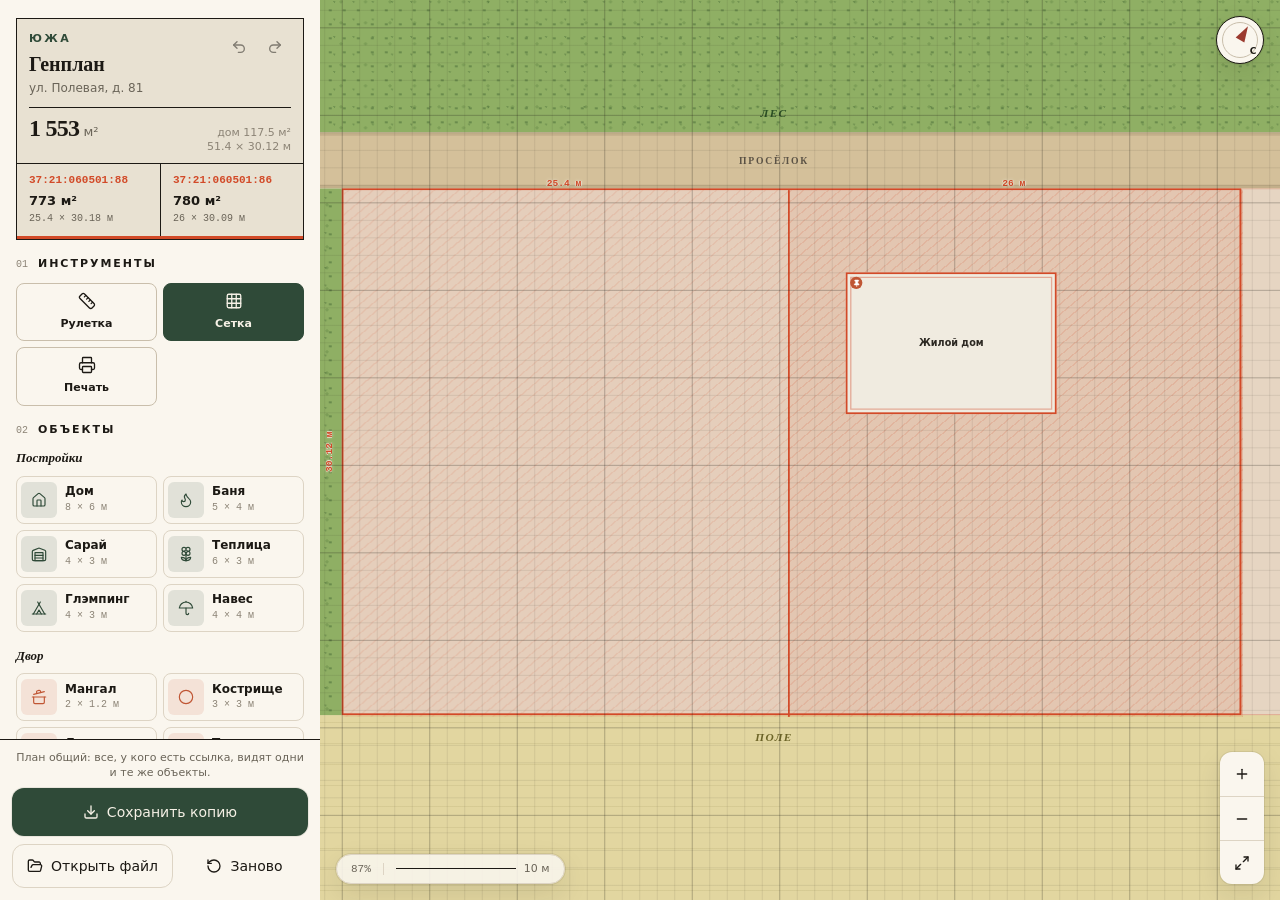
==== commit 07a42d11: "Fix white screen: the tape-measure overlay had a JS syntax error Mobile (and any fresh load) could n" ====
--- a/index.html
+++ b/index.html
@@ -28,10 +28,26 @@
     <style>
       html, body, #root { height: 100%; height: 100dvh; margin: 0; overflow: hidden; background: #e8e1d2; }
     </style>
-    <script src="./assets/app.js" defer></script>
+    <script src="./assets/app.js?v=r3" defer></script>
   <style id="ruler-fix">
 .kind-ruler{background:transparent!important;border:none!important;box-shadow:none!important;min-height:0!important;height:calc(22px / var(--z, 1))!important}
 .kind-ruler:before{content:"";position:absolute;left:0;right:0;top:50%;height:calc(3px / var(--z, 1));margin-top:calc(-1.5px / var(--z, 1));background:#1f3544}
+.ruler-label{
+  font-size:calc(13px / var(--z, 1))!important;
+  line-height:1.15;
+  bottom:calc(20px / var(--z, 1))!important;
+  left:50%;
+  z-index:20;
+  color:#1f3544!important;
+  background:#fff;
+  border:1px solid #1f3544;
+  border-radius:999px;
+  padding:calc(2px / var(--z, 1)) calc(8px / var(--z, 1));
+  box-shadow:0 1px 2px #0002;
+  white-space:nowrap;
+  pointer-events:none;
+  font-weight:800!important;
+}
 .measure-live{display:none;z-index:5;background:#fff;color:var(--color-clay);border:1px solid var(--color-clay);border-radius:999px;padding:2px 8px;font-size:12px;font-weight:700;white-space:nowrap;pointer-events:none}
 .measure-band{display:none;pointer-events:none}
 @media (width>=900px) and (hover:hover) and (pointer:fine){
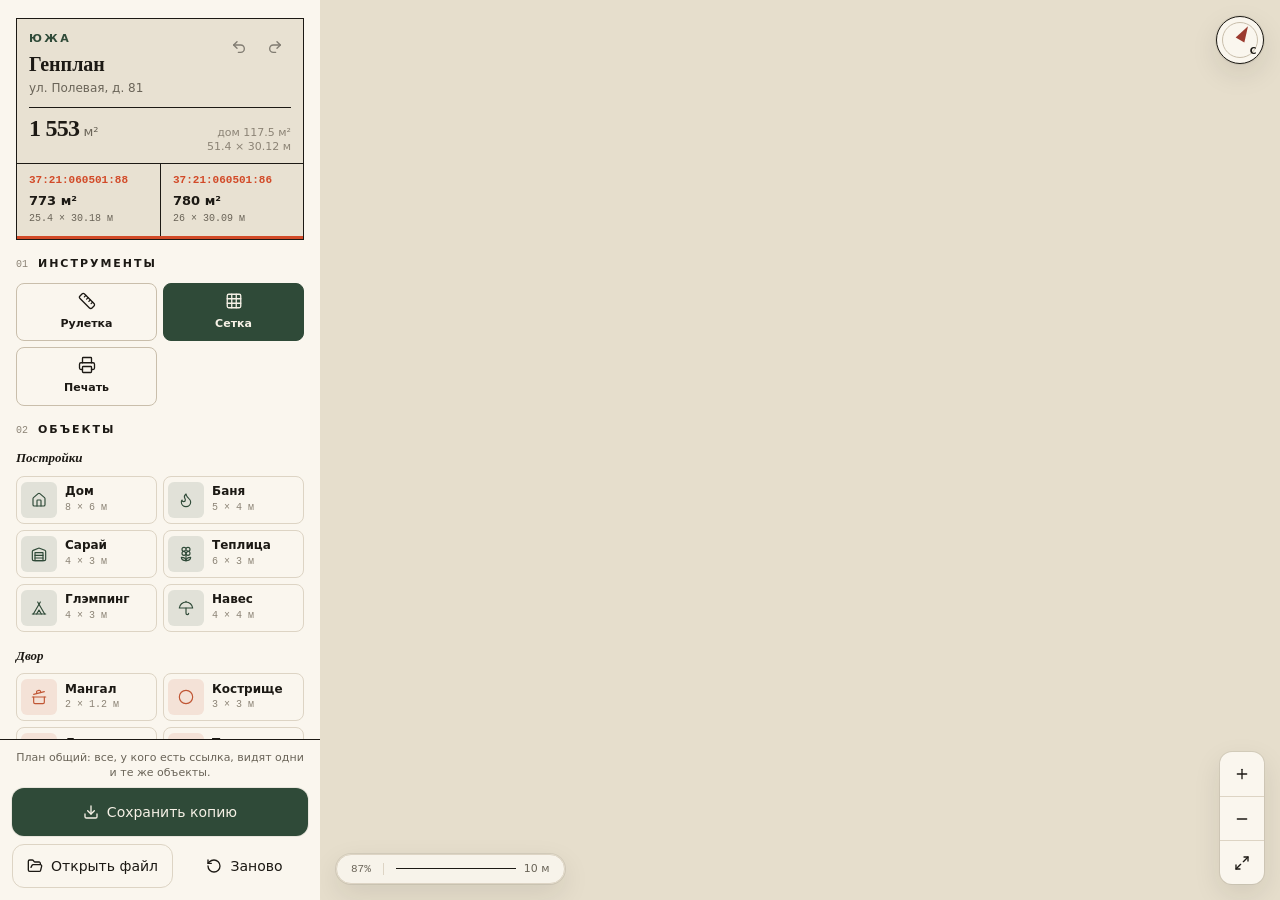
==== commit 4281bde7: "Fix flicker on pinch zoom" ====
--- a/index.html
+++ b/index.html
@@ -28,7 +28,7 @@
     <style>
       html, body, #root { height: 100%; height: 100dvh; margin: 0; overflow: hidden; background: #e8e1d2; }
     </style>
-    <script src="./assets/app.js?v=r3" defer></script>
+    <script src="./assets/app-r3.js" defer></script>
   <style id="ruler-fix">
 .kind-ruler{background:transparent!important;border:none!important;box-shadow:none!important;min-height:0!important;height:calc(22px / var(--z, 1))!important}
 .kind-ruler:before{content:"";position:absolute;left:0;right:0;top:50%;height:calc(3px / var(--z, 1));margin-top:calc(-1.5px / var(--z, 1));background:#1f3544}
@@ -72,6 +72,7 @@
 /*! tailwindcss v4.3.3 | MIT License | https://tailwindcss.com */
 @layer properties{@supports (((-webkit-hyphens:none)) and (not (margin-trim:inline))) or ((-moz-orient:inline) and (not (color:rgb(from red r g b)))){*,:before,:after,::backdrop{--tw-translate-x:0;--tw-translate-y:0;--tw-translate-z:0;--tw-rotate-x:initial;--tw-rotate-y:initial;--tw-rotate-z:initial;--tw-skew-x:initial;--tw-skew-y:initial;--tw-space-y-reverse:0;--tw-border-style:solid;--tw-leading:initial;--tw-font-weight:initial;--tw-tracking:initial;--tw-ordinal:initial;--tw-slashed-zero:initial;--tw-numeric-figure:initial;--tw-numeric-spacing:initial;--tw-numeric-fraction:initial;--tw-shadow:0 0 #0000;--tw-shadow-color:initial;--tw-shadow-alpha:100%;--tw-inset-shadow:0 0 #0000;--tw-inset-shadow-color:initial;--tw-inset-shadow-alpha:100%;--tw-ring-color:initial;--tw-ring-shadow:0 0 #0000;--tw-inset-ring-color:initial;--tw-inset-ring-shadow:0 0 #0000;--tw-ring-inset:initial;--tw-ring-offset-width:0px;--tw-ring-offset-color:#fff;--tw-ring-offset-shadow:0 0 #0000;--tw-outline-style:solid;--tw-blur:initial;--tw-brightness:initial;--tw-contrast:initial;--tw-grayscale:initial;--tw-hue-rotate:initial;--tw-invert:initial;--tw-opacity:initial;--tw-saturate:initial;--tw-sepia:initial;--tw-drop-shadow:initial;--tw-drop-shadow-color:initial;--tw-drop-shadow-alpha:100%;--tw-drop-shadow-size:initial;--tw-duration:initial;--tw-ease:initial;--tw-content:""}}}@layer theme{:root,:host{--font-sans:"Segoe UI", "Roboto", "Helvetica Neue", system-ui, sans-serif;--font-mono:ui-monospace, "Cascadia Code", "Courier New", monospace;--color-red-500:oklch(63.7% .237 25.331);--color-zinc-50:oklch(98.5% 0 none);--color-zinc-400:oklch(70.5% .015 286.067);--color-zinc-500:oklch(55.2% .016 285.938);--color-zinc-900:oklch(21% .006 285.885);--color-zinc-950:oklch(14.1% .005 285.823);--color-black:#000;--color-white:#fff;--spacing:.25rem;--container-xs:20rem;--container-md:28rem;--text-xs:.75rem;--text-xs--line-height:calc(1 / .75);--text-sm:.875rem;--text-sm--line-height:calc(1.25 / .875);--text-lg:1.125rem;--text-lg--line-height:calc(1.75 / 1.125);--text-xl:1.25rem;--text-xl--line-height:calc(1.75 / 1.25);--font-weight-medium:500;--font-weight-semibold:600;--font-weight-bold:700;--tracking-wide:.025em;--leading-tight:1.25;--leading-snug:1.375;--radius-sm:8px;--radius-md:12px;--radius-lg:18px;--radius-xl:24px;--default-transition-duration:.15s;--default-transition-timing-function:cubic-bezier(.4, 0, .2, 1);--default-font-family:var(--font-sans);--default-mono-font-family:var(--font-mono);--font-display:Georgia, "Times New Roman", serif;--color-bg:#e8e1d2;--color-surface:#faf6ee;--color-surface-2:#efe8d8;--color-fg:#1c1914;--color-muted:#6a6458;--color-subtle:#8c8476;--color-primary:#2f4a38;--color-primary-fg:#f6f1e6;--color-primary-hover:#263c2e;--color-clay:#c05634;--color-border:#ddd4c4;--color-border-strong:#c9beab;--color-ring:#2f4a38;--color-danger:#9b3a2f;--color-danger-fg:#fff8f6;--color-info:#3a5566;--color-map:#e6decc;--color-forest:#8faf64;--color-forest-ink:#2a4f24;--color-field:#e2d6a0;--color-field-ink:#6d6528;--color-road:#d4c09a;--color-plot-line:#d24a28;--color-dim:#3a5566;--color-building:#f0ebe0;--color-building-ink:#2c2822;--shadow-float:0 0 0 1px #1c191414, 0 10px 28px #1c19141a}}@layer base{*,:after,:before,::backdrop{box-sizing:border-box;border:0 solid;margin:0;padding:0}::file-selector-button{box-sizing:border-box;border:0 solid;margin:0;padding:0}html,:host{-webkit-text-size-adjust:100%;tab-size:4;line-height:1.5;font-family:var(--default-font-family,-apple-system, BlinkMacSystemFont, "Segoe UI", Roboto, "Helvetica Neue", "Noto Sans", Arial, sans-serif, "Apple Color Emoji", "Segoe UI Emoji", "Segoe UI Symbol", "Noto Color Emoji");font-feature-settings:var(--default-font-feature-settings,normal);font-variation-settings:var(--default-font-variation-settings,normal);-webkit-tap-highlight-color:transparent}hr{height:0;color:inherit;border-top-width:1px}abbr:where([title]){-webkit-text-decoration:underline dotted;text-decoration:underline dotted}h1,h2,h3,h4,h5,h6{font-size:inherit;font-weight:inherit}a{color:inherit;-webkit-text-decoration:inherit;-webkit-text-decoration:inherit;-webkit-text-decoration:inherit;-webkit-text-decoration:inherit;text-decoration:inherit}b,strong{font-weight:bolder}code,kbd,samp,pre{font-family:var(--default-mono-font-family,ui-monospace, SFMono-Regular, Menlo, Monaco, Consolas, "Liberation Mono", "Courier New", monospace);font-feature-settings:var(--default-mono-font-feature-settings,normal);font-variation-settings:var(--default-mono-font-variation-settings,normal);font-size:1em}small{font-size:80%}sub,sup{vertical-align:baseline;font-size:75%;line-height:0;position:relative}sub{bottom:-.25em}sup{top:-.5em}table{text-indent:0;border-color:inherit;border-collapse:collapse}:-moz-focusring:where(:not(iframe)){outline:auto}progress{vertical-align:baseline}summary{display:list-item}ol,ul,menu{list-style:none}img,svg,video,canvas,audio,iframe,embed,object{vertical-align:middle;display:block}img,video{max-width:100%;height:auto}button,input,select,optgroup,textarea{font:inherit;font-feature-settings:inherit;font-variation-settings:inherit;letter-spacing:inherit;color:inherit;opacity:1;background-color:#0000;border-radius:0}::file-selector-button{font:inherit;font-feature-settings:inherit;font-variation-settings:inherit;letter-spacing:inherit;color:inherit;opacity:1;background-color:#0000;border-radius:0}:where(select:is([multiple],[size])) optgroup{font-weight:bolder}:where(select:is([multiple],[size])) optgroup option{padding-inline-start:20px}::file-selector-button{margin-inline-end:4px}::placeholder{opacity:1}@supports (not ((-webkit-appearance:-apple-pay-button))) or (contain-intrinsic-size:1px){::placeholder{color:currentColor}@supports (color:color-mix(in lab, red, red)){::placeholder{color:color-mix(in oklab, currentcolor 50%, transparent)}}}textarea{resize:vertical}::-webkit-search-decoration{-webkit-appearance:none}::-webkit-date-and-time-value{min-height:1lh;text-align:inherit}::-webkit-datetime-edit{display:inline-flex}::-webkit-datetime-edit-fields-wrapper{padding:0}::-webkit-datetime-edit{padding-block:0}::-webkit-datetime-edit-year-field{padding-block:0}::-webkit-datetime-edit-month-field{padding-block:0}::-webkit-datetime-edit-day-field{padding-block:0}::-webkit-datetime-edit-hour-field{padding-block:0}::-webkit-datetime-edit-minute-field{padding-block:0}::-webkit-datetime-edit-second-field{padding-block:0}::-webkit-datetime-edit-millisecond-field{padding-block:0}::-webkit-datetime-edit-meridiem-field{padding-block:0}::-webkit-calendar-picker-indicator{line-height:1}:-moz-ui-invalid{box-shadow:none}button,input:where([type=button],[type=reset],[type=submit]){appearance:button}::file-selector-button{appearance:button}::-webkit-inner-spin-button{height:auto}::-webkit-outer-spin-button{height:auto}[hidden]:where(:not([hidden=until-found])){display:none!important}}@layer components;@layer utilities{.pointer-events-none{pointer-events:none}.visible{visibility:visible}.sr-only{clip-path:inset(50%);white-space:nowrap;border-width:0;width:1px;height:1px;margin:-1px;padding:0;position:absolute;overflow:hidden}.absolute{position:absolute}.fixed{position:fixed}.relative{position:relative}.static{position:static}.inset-0{inset:0}.inset-x-0{inset-inline:0}.inset-y-0{inset-block:0}.-top-4{top:calc(var(--spacing) * -4)}.top-0{top:0}.top-1\/2{top:50%}.top-3{top:calc(var(--spacing) * 3)}.top-4{top:calc(var(--spacing) * 4)}.right-0{right:0}.right-3{right:calc(var(--spacing) * 3)}.right-4{right:calc(var(--spacing) * 4)}.bottom-0{bottom:0}.bottom-3{bottom:calc(var(--spacing) * 3)}.bottom-4{bottom:calc(var(--spacing) * 4)}.left-0{left:0}.left-1\/2{left:50%}.left-2{left:calc(var(--spacing) * 2)}.left-3{left:calc(var(--spacing) * 3)}.z-10{z-index:10}.z-20{z-index:20}.z-30{z-index:30}.z-50{z-index:50}.mt-1{margin-top:var(--spacing)}.mb-2{margin-bottom:calc(var(--spacing) * 2)}.ml-auto{margin-left:auto}.block{display:block}.contents{display:contents}.flex{display:flex}.grid{display:grid}.hidden{display:none}.inline{display:inline}.inline-flex{display:inline-flex}.table{display:table}.size-3{width:calc(var(--spacing) * 3);height:calc(var(--spacing) * 3)}.size-3\.5{width:calc(var(--spacing) * 3.5);height:calc(var(--spacing) * 3.5)}.size-4{width:calc(var(--spacing) * 4);height:calc(var(--spacing) * 4)}.size-6{width:calc(var(--spacing) * 6);height:calc(var(--spacing) * 6)}.size-8{width:calc(var(--spacing) * 8);height:calc(var(--spacing) * 8)}.size-10{width:calc(var(--spacing) * 10);height:calc(var(--spacing) * 10)}.size-11{width:calc(var(--spacing) * 11);height:calc(var(--spacing) * 11)}.h-1\.5{height:calc(var(--spacing) * 1.5)}.h-3{height:calc(var(--spacing) * 3)}.h-8{height:calc(var(--spacing) * 8)}.h-10{height:calc(var(--spacing) * 10)}.h-11{height:calc(var(--spacing) * 11)}.h-\[min\(92dvh\,48rem\)\]{height:min(92dvh,48rem)}.h-auto{height:auto}.h-full{height:100%}.h-px{height:1px}.max-h-\[92dvh\]{max-height:92dvh}.min-h-0{min-height:0}.min-h-11{min-height:calc(var(--spacing) * 11)}.min-h-12{min-height:calc(var(--spacing) * 12)}.min-h-screen{min-height:100vh}.w-8{width:calc(var(--spacing) * 8)}.w-80{width:calc(var(--spacing) * 80)}.w-full{width:100%}.w-px{width:1px}.max-w-\[min\(90\%\,20rem\)\]{max-width:min(90%,20rem)}.max-w-md{max-width:var(--container-md)}.max-w-xs{max-width:var(--container-xs)}.min-w-0{min-width:0}.min-w-80{min-width:calc(var(--spacing) * 80)}.flex-1{flex:1}.shrink-0{flex-shrink:0}.grow{flex-grow:1}.-translate-x-1\/2{--tw-translate-x:calc(calc(1 / 2 * 100%) * -1);translate:var(--tw-translate-x) var(--tw-translate-y)}.-translate-y-1\/2{--tw-translate-y:calc(calc(1 / 2 * 100%) * -1);translate:var(--tw-translate-x) var(--tw-translate-y)}.-rotate-90{rotate:-90deg}.transform{transform:var(--tw-rotate-x,) var(--tw-rotate-y,) var(--tw-rotate-z,) var(--tw-skew-x,) var(--tw-skew-y,)}.cursor-crosshair{cursor:crosshair}.cursor-pointer{cursor:pointer}.touch-none{touch-action:none}.resize{resize:both}.grid-cols-2{grid-template-columns:repeat(2,minmax(0,1fr))}.flex-col{flex-direction:column}.place-items-center{place-items:center}.items-center{align-items:center}.justify-between{justify-content:space-between}.justify-center{justify-content:center}.gap-0\.5{gap:calc(var(--spacing) * .5)}.gap-1{gap:var(--spacing)}.gap-2{gap:calc(var(--spacing) * 2)}.gap-3{gap:calc(var(--spacing) * 3)}:where(.space-y-1>:not(:last-child)){--tw-space-y-reverse:0;margin-block-start:calc(var(--spacing) * var(--tw-space-y-reverse));margin-block-end:calc(var(--spacing) * calc(1 - var(--tw-space-y-reverse)))}:where(.space-y-2>:not(:last-child)){--tw-space-y-reverse:0;margin-block-start:calc(calc(var(--spacing) * 2) * var(--tw-space-y-reverse));margin-block-end:calc(calc(var(--spacing) * 2) * calc(1 - var(--tw-space-y-reverse)))}:where(.space-y-3>:not(:last-child)){--tw-space-y-reverse:0;margin-block-start:calc(calc(var(--spacing) * 3) * var(--tw-space-y-reverse));margin-block-end:calc(calc(var(--spacing) * 3) * calc(1 - var(--tw-space-y-reverse)))}.self-center{align-self:center}.truncate{text-overflow:ellipsis;white-space:nowrap;overflow:hidden}.overflow-hidden{overflow:hidden}.rounded-full{border-radius:2147483647px}.rounded-md{border-radius:var(--radius-md)}.rounded-sm{border-radius:var(--radius-sm)}.rounded-t-xl{border-top-left-radius:var(--radius-xl);border-top-right-radius:var(--radius-xl)}.border{border-style:var(--tw-border-style);border-width:1px}.border-2{border-style:var(--tw-border-style);border-width:2px}.border-border{border-color:var(--color-border)}.border-border-strong{border-color:var(--color-border-strong)}.border-clay{border-color:var(--color-clay)}.border-white{border-color:var(--color-white)}.bg-bg{background-color:var(--color-bg)}.bg-black\/10{background-color:#0000001a}@supports (color:color-mix(in lab, red, red)){.bg-black\/10{background-color:color-mix(in oklab, var(--color-black) 10%, transparent)}}.bg-border{background-color:var(--color-border)}.bg-clay{background-color:var(--color-clay)}.bg-clay\/5{background-color:#c056340d}@supports (color:color-mix(in lab, red, red)){.bg-clay\/5{background-color:color-mix(in oklab, var(--color-clay) 5%, transparent)}}.bg-danger{background-color:var(--color-danger)}.bg-fg{background-color:var(--color-fg)}.bg-fg\/30{background-color:#1c19144d}@supports (color:color-mix(in lab, red, red)){.bg-fg\/30{background-color:color-mix(in oklab, var(--color-fg) 30%, transparent)}}.bg-map{background-color:var(--color-map)}.bg-primary{background-color:var(--color-primary)}.bg-surface{background-color:var(--color-surface)}.bg-surface-2{background-color:var(--color-surface-2)}.bg-transparent{background-color:#0000}.bg-zinc-50{background-color:var(--color-zinc-50)}.object-cover{object-fit:cover}.p-2{padding:calc(var(--spacing) * 2)}.px-2{padding-inline:calc(var(--spacing) * 2)}.px-2\.5{padding-inline:calc(var(--spacing) * 2.5)}.px-3{padding-inline:calc(var(--spacing) * 3)}.px-3\.5{padding-inline:calc(var(--spacing) * 3.5)}.px-4{padding-inline:calc(var(--spacing) * 4)}.px-5{padding-inline:calc(var(--spacing) * 5)}.px-6{padding-inline:calc(var(--spacing) * 6)}.py-0\.5{padding-block:calc(var(--spacing) * .5)}.py-1\.5{padding-block:calc(var(--spacing) * 1.5)}.py-2{padding-block:calc(var(--spacing) * 2)}.pt-5{padding-top:calc(var(--spacing) * 5)}.pb-3{padding-bottom:calc(var(--spacing) * 3)}.text-center{text-align:center}.font-display{font-family:var(--font-display)}.font-mono{font-family:var(--font-mono)}.text-lg{font-size:var(--text-lg);line-height:var(--tw-leading,var(--text-lg--line-height))}.text-sm{font-size:var(--text-sm);line-height:var(--tw-leading,var(--text-sm--line-height))}.text-xl{font-size:var(--text-xl);line-height:var(--tw-leading,var(--text-xl--line-height))}.text-xs{font-size:var(--text-xs);line-height:var(--tw-leading,var(--text-xs--line-height))}.text-\[11px\]{font-size:11px}.leading-snug{--tw-leading:var(--leading-snug);line-height:var(--leading-snug)}.leading-tight{--tw-leading:var(--leading-tight);line-height:var(--leading-tight)}.font-bold{--tw-font-weight:var(--font-weight-bold);font-weight:var(--font-weight-bold)}.font-medium{--tw-font-weight:var(--font-weight-medium);font-weight:var(--font-weight-medium)}.font-semibold{--tw-font-weight:var(--font-weight-semibold);font-weight:var(--font-weight-semibold)}.tracking-wide{--tw-tracking:var(--tracking-wide);letter-spacing:var(--tracking-wide)}.break-words{overflow-wrap:break-word}.whitespace-nowrap{white-space:nowrap}.text-bg{color:var(--color-bg)}.text-clay{color:var(--color-clay)}.text-danger-fg{color:var(--color-danger-fg)}.text-dim{color:var(--color-dim)}.text-fg{color:var(--color-fg)}.text-muted{color:var(--color-muted)}.text-primary-fg{color:var(--color-primary-fg)}.text-red-500{color:var(--color-red-500)}.text-subtle{color:var(--color-subtle)}.text-zinc-500{color:var(--color-zinc-500)}.text-zinc-900{color:var(--color-zinc-900)}.tabular-nums{--tw-numeric-spacing:tabular-nums;font-variant-numeric:var(--tw-ordinal,) var(--tw-slashed-zero,) var(--tw-numeric-figure,) var(--tw-numeric-spacing,) var(--tw-numeric-fraction,)}.underline-offset-4{text-underline-offset:4px}.antialiased{-webkit-font-smoothing:antialiased;-moz-osx-font-smoothing:grayscale}.opacity-70{opacity:.7}.shadow-\[0_0_0_1px_rgb\(31_28_22\/0\.02\)\]{--tw-shadow:0 0 0 1px var(--tw-shadow-color,#1f1c1605);box-shadow:var(--tw-inset-shadow), var(--tw-inset-ring-shadow), var(--tw-ring-offset-shadow), var(--tw-ring-shadow), var(--tw-shadow)}.shadow-\[0_0_0_1px_rgb\(31_28_22\/0\.08\)\]{--tw-shadow:0 0 0 1px var(--tw-shadow-color,#1f1c1614);box-shadow:var(--tw-inset-shadow), var(--tw-inset-ring-shadow), var(--tw-ring-offset-shadow), var(--tw-ring-shadow), var(--tw-shadow)}.shadow-\[var\(--shadow-float\)\]{--tw-shadow:var(--shadow-float);box-shadow:var(--tw-inset-shadow), var(--tw-inset-ring-shadow), var(--tw-ring-offset-shadow), var(--tw-ring-shadow), var(--tw-shadow)}.shadow-md{--tw-shadow:0 4px 6px -1px var(--tw-shadow-color,#0000001a), 0 2px 4px -2px var(--tw-shadow-color,#0000001a);box-shadow:var(--tw-inset-shadow), var(--tw-inset-ring-shadow), var(--tw-ring-offset-shadow), var(--tw-ring-shadow), var(--tw-shadow)}.shadow-sm{--tw-shadow:0 1px 3px 0 var(--tw-shadow-color,#0000001a), 0 1px 2px -1px var(--tw-shadow-color,#0000001a);box-shadow:var(--tw-inset-shadow), var(--tw-inset-ring-shadow), var(--tw-ring-offset-shadow), var(--tw-ring-shadow), var(--tw-shadow)}.outline{outline-style:var(--tw-outline-style);outline-width:1px}.blur{--tw-blur:blur(8px);filter:var(--tw-blur,) var(--tw-brightness,) var(--tw-contrast,) var(--tw-grayscale,) var(--tw-hue-rotate,) var(--tw-invert,) var(--tw-saturate,) var(--tw-sepia,) var(--tw-drop-shadow,)}.transition-\[background-color\,box-shadow\,transform\,opacity\]{transition-property:background-color,box-shadow,transform,opacity;transition-timing-function:var(--tw-ease,var(--default-transition-timing-function));transition-duration:var(--tw-duration,var(--default-transition-duration))}.transition-\[border-color\,box-shadow\]{transition-property:border-color,box-shadow;transition-timing-function:var(--tw-ease,var(--default-transition-timing-function));transition-duration:var(--tw-duration,var(--default-transition-duration))}.transition-transform{transition-property:transform,translate,scale,rotate;transition-timing-function:var(--tw-ease,var(--default-transition-timing-function));transition-duration:var(--tw-duration,var(--default-transition-duration))}.duration-150{--tw-duration:.15s;transition-duration:.15s}.ease-\[cubic-bezier\(0\.22\,1\,0\.36\,1\)\]{--tw-ease:cubic-bezier(.22,1,.36,1);transition-timing-function:cubic-bezier(.22,1,.36,1)}.select-none{-webkit-user-select:none;user-select:none}.file\:border-0::file-selector-button{border-style:var(--tw-border-style);border-width:0}.file\:bg-transparent::file-selector-button{background-color:#0000}.file\:text-sm::file-selector-button{font-size:var(--text-sm);line-height:var(--tw-leading,var(--text-sm--line-height))}.file\:font-medium::file-selector-button{--tw-font-weight:var(--font-weight-medium);font-weight:var(--font-weight-medium)}.placeholder\:text-subtle::placeholder{color:var(--color-subtle)}.after\:absolute:after{content:var(--tw-content);position:absolute}.after\:-inset-3:after{content:var(--tw-content);inset:calc(var(--spacing) * -3)}.after\:content-\[\'\'\]:after{--tw-content:"";content:var(--tw-content)}@media (hover:hover){.hover\:bg-primary-hover:hover{background-color:var(--color-primary-hover)}.hover\:bg-surface-2:hover{background-color:var(--color-surface-2)}.hover\:underline:hover{text-decoration-line:underline}.hover\:opacity-90:hover{opacity:.9}}.focus-visible\:ring-2:focus-visible{--tw-ring-shadow:var(--tw-ring-inset,) 0 0 0 calc(2px + var(--tw-ring-offset-width)) var(--tw-ring-color,currentcolor);box-shadow:var(--tw-inset-shadow), var(--tw-inset-ring-shadow), var(--tw-ring-offset-shadow), var(--tw-ring-shadow), var(--tw-shadow)}.focus-visible\:ring-ring:focus-visible{--tw-ring-color:var(--color-ring)}.focus-visible\:outline-none:focus-visible{--tw-outline-style:none;outline-style:none}.active\:scale-\[0\.98\]:active{scale:.98}.disabled\:pointer-events-none:disabled{pointer-events:none}.disabled\:cursor-not-allowed:disabled{cursor:not-allowed}.disabled\:cursor-wait:disabled{cursor:wait}.disabled\:no-underline:disabled{text-decoration-line:none}.disabled\:opacity-50:disabled{opacity:.5}@media (width>=48rem){.md\:bottom-4{bottom:calc(var(--spacing) * 4)}.md\:left-4{left:calc(var(--spacing) * 4)}.md\:block{display:block}.md\:inline{display:inline}.md\:flex-row{flex-direction:row}}@media (prefers-color-scheme:dark){.dark\:bg-white\/20{background-color:#fff3}@supports (color:color-mix(in lab, red, red)){.dark\:bg-white\/20{background-color:color-mix(in oklab, var(--color-white) 20%, transparent)}}.dark\:bg-zinc-950{background-color:var(--color-zinc-950)}.dark\:text-zinc-50{color:var(--color-zinc-50)}.dark\:text-zinc-400{color:var(--color-zinc-400)}}.\[\&_svg\]\:pointer-events-none svg{pointer-events:none}.\[\&_svg\]\:size-4 svg{width:calc(var(--spacing) * 4);height:calc(var(--spacing) * 4)}.\[\&_svg\]\:shrink-0 svg{flex-shrink:0}}button,[role=button]{cursor:pointer}html,body,#root{height:100%;min-height:100dvh;max-height:100dvh}html{background:#e8e1d2}body{margin:0;overflow:hidden}.desk-sidebar{display:none}.phone-chrome{display:flex}.desk-only{display:none}@media (width>=900px) and (hover:hover) and (pointer:fine){.desk-sidebar{display:flex}.phone-chrome{display:none!important}.desk-only{display:flex}.phone-shell{display:flex;flex-direction:column;min-height:0}.phone-stage,.print-map{flex:1;min-height:0;height:auto}}.safe-top{padding-top:max(.5rem, env(safe-area-inset-top))}.safe-bottom{padding-bottom:max(.5rem, env(safe-area-inset-bottom))}.print-map{touch-action:none;-webkit-user-select:none;user-select:none;background-color:var(--color-map)}.terrain-forest{background-color:var(--color-forest);background-image:radial-gradient(circle at 18% 28%,#2a4f2461 1.3px,#0000 1.5px),radial-gradient(circle at 62% 54%,#2a4f244d 1.1px,#0000 1.3px),radial-gradient(circle at 40% 78%,#3a602838 1.7px,#0000 1.9px);background-size:16px 16px,22px 20px,28px 24px}.terrain-field{background-color:var(--color-field);background-image:repeating-linear-gradient(0deg,#0000 0 11px,#6e64281a 11px 12px)}.zone-label{font-family:var(--font-display);letter-spacing:.12em;text-transform:uppercase;pointer-events:none;white-space:nowrap;font-size:13px;font-style:italic;font-weight:600;position:absolute}.zone-forest{color:var(--color-forest-ink);bottom:12px;left:50%;transform:translate(-50%)}.zone-field{color:var(--color-field-ink);top:16px;left:50%;transform:translate(-50%)}.zone-side{top:50%;bottom:auto;left:50%;transform:translate(-50%,-50%)rotate(-90deg)}.zone-road{color:#5c5346;letter-spacing:.18em;font-size:11px;font-style:normal;top:50%;left:50%;transform:translate(-50%,-50%)}.dirt-road{background:var(--color-road);box-shadow:inset 0 4px #5c4a3024,inset 0 -4px #5c4a3024}.cad-site{border:2.5px solid var(--color-plot-line)}.cad-parcel-88{background:repeating-linear-gradient(-40deg,#d24a281c 0 1.5px,#0000 1.5px 9px),#d24a281a}.cad-parcel-86{background:repeating-linear-gradient(-40deg,#d24a2824 0 1.5px,#0000 1.5px 9px),#d24a2829}.cad-split{border-left:2px solid var(--color-plot-line);z-index:2;width:0}.cad-neighbor{background-color:#d24a280f;border:1.5px solid #d24a2859}.cad-dim{font-family:var(--font-mono);color:var(--color-plot-line);text-shadow:0 0 4px var(--color-map), 1px 0 0 var(--color-map), -1px 0 0 var(--color-map);font-size:11px;font-weight:600;position:absolute}.sidebar-panel{background:var(--color-surface);grid-template-rows:minmax(0,1fr) auto;height:100%;min-height:0;display:grid;overflow:hidden}.sidebar-head{padding:0 0 16px}.sidebar-panel.is-compact .sidebar-head{padding-bottom:8px}.sidebar-panel.is-compact .stat-num{font-size:18px}.sidebar-panel.is-compact .parcel-pair{display:none}.sidebar-panel.is-compact .title-stats{margin-top:6px;padding-top:6px}.sidebar-panel.is-compact .stat-cap{display:none}.title-block{border:1.5px solid var(--color-fg);background:var(--color-bg);padding:12px 12px 0}.title-row{justify-content:space-between;align-items:flex-start;gap:8px;display:flex}.title-kicker{letter-spacing:.22em;text-transform:uppercase;color:var(--color-primary);font-size:11px;font-weight:600}.title-addr{color:var(--color-muted);margin-top:2px;font-size:12px}.title-stats{border-top:1px solid var(--color-fg);justify-content:space-between;align-items:baseline;gap:12px;margin-top:10px;padding-top:8px;display:flex}.stat-num{font-family:var(--font-display);letter-spacing:-.03em;font-size:24px;font-weight:600;line-height:1}.stat-unit{letter-spacing:0;color:var(--color-muted);margin-left:4px;font-size:13px;font-weight:500}.stat-cap{color:var(--color-subtle);text-align:right;font-size:11px;line-height:1.35}.parcel-pair{border-top:1px solid var(--color-fg);grid-template-columns:1fr 1fr;margin:8px -12px 0;display:grid}.parcel-cell{padding:8px 12px 10px}.parcel-cell+.parcel-cell{border-left:1px solid var(--color-fg)}.parcel-id{font-family:var(--font-mono);color:var(--color-plot-line);font-size:11px;font-weight:600}.parcel-area{margin-top:2px;font-size:13px;font-weight:600}.parcel-dim{font-family:var(--font-mono);color:var(--color-muted);margin-top:1px;font-size:10px}.title-rule{background:var(--color-plot-line);height:3px;margin:0 -12px}.sidebar-body{overscroll-behavior:contain;-webkit-overflow-scrolling:touch;min-height:0;padding:18px 16px 20px;overflow-y:auto}.sheet-chrome{flex-shrink:0;justify-content:flex-end;align-items:center;min-height:48px;padding:8px 10px 4px;display:flex;position:relative}.sheet-handle{background:var(--color-border-strong);border-radius:999px;width:44px;height:5px;position:absolute;top:10px;left:50%;transform:translate(-50%)}.sheet-close{z-index:1;background:var(--color-fg);min-height:40px;color:var(--color-surface);letter-spacing:.02em;border-radius:999px;align-items:center;gap:4px;padding:0 14px 0 10px;font-size:13px;font-weight:700;display:inline-flex;position:relative;box-shadow:0 1px 2px #1c191440}.sheet-close:active{transform:scale(.97)}.sidebar-foot{border-top:1.5px solid var(--color-fg);background:var(--color-surface);flex-direction:column;gap:8px;padding:10px 12px 12px;display:flex}.sidebar-panel.is-compact .sidebar-foot{padding:8px 12px max(10px, env(safe-area-inset-bottom))}.foot-split{grid-template-columns:1fr 1fr;gap:8px;display:grid}.foot-row{align-items:stretch;gap:8px;display:flex}.confirm-box{border:1.5px solid var(--color-fg);padding:10px}.confirm-copy{font-family:var(--font-display);color:var(--color-fg);margin:0 0 10px;font-size:13px;font-style:italic;font-weight:600}.sec{margin-bottom:16px}.sec-label{letter-spacing:.18em;text-transform:uppercase;color:var(--color-fg);align-items:baseline;gap:8px;margin-bottom:10px;font-size:11px;font-weight:600;display:flex}.sec-n{font-family:var(--font-mono);letter-spacing:0;min-width:1.4em;color:var(--color-subtle);font-size:10px;font-weight:500}.angle-readout{font-family:var(--font-mono);tabular-nums:true;font-variant-numeric:tabular-nums;font-size:12px;font-weight:600}.tool-grid{grid-template-columns:1fr 1fr;gap:6px;display:grid}.tool-tile{border:1px solid var(--color-border-strong);border-radius:var(--radius-sm);background:var(--color-surface);width:100%;min-height:56px;color:var(--color-fg);flex-direction:column;justify-content:center;align-items:center;gap:6px;padding:8px 4px;font-size:11px;font-weight:600;transition:background-color .15s cubic-bezier(.22,1,.36,1),color .15s cubic-bezier(.22,1,.36,1),border-color .15s cubic-bezier(.22,1,.36,1);display:flex}.tool-tile:hover{background:var(--color-surface-2)}.tool-tile:focus-visible,.place-btn:focus-visible,.plan-item:focus-visible{outline:2px solid var(--color-ring);outline-offset:2px}.tool-tile svg{stroke-width:1.75px;width:18px;height:18px}.tool-tile.is-on{background:var(--color-primary);border-color:var(--color-primary);color:var(--color-primary-fg)}.tool-tile.is-hot{background:var(--color-clay);border-color:var(--color-clay);color:var(--color-primary-fg)}.group-label{font-family:var(--font-display);color:var(--color-fg);margin:0 0 8px;font-size:13px;font-style:italic;font-weight:600}.place-group+.place-group{margin-top:14px}.place-grid{grid-template-columns:1fr 1fr;gap:6px;display:grid}.place-btn{border-radius:var(--radius-sm);border:1px solid var(--color-border);background:var(--color-surface);text-align:left;min-height:48px;color:var(--color-fg);grid-template-columns:36px 1fr;align-items:center;gap:8px;padding:4px 8px 4px 4px;transition:background-color .15s cubic-bezier(.22,1,.36,1),border-color .15s cubic-bezier(.22,1,.36,1);display:grid}.place-btn:hover{border-color:var(--color-border-strong);background:var(--color-bg)}.place-ico{background:var(--color-bg);width:36px;height:36px;color:var(--color-primary);border-radius:6px;place-items:center;display:grid}.place-build .place-ico{color:var(--color-primary);background:#2f4a381f}.place-yard .place-ico{color:var(--color-clay);background:#c056341f}.place-green .place-ico{color:var(--color-forest-ink);background:#8faf6447}.place-measure .place-ico{color:var(--color-info);background:#3a55661f}.place-copy{flex-direction:column;gap:1px;min-width:0;display:flex}.place-name{font-size:12px;font-weight:600;line-height:1.2}.place-meta{font-family:var(--font-mono);color:var(--color-subtle);font-size:10px}.prop-card{border:1.5px solid var(--color-fg);padding:12px}.prop-card-float{overscroll-behavior:contain;border-radius:var(--radius-lg);background:var(--color-surface);max-height:min(58vh,32rem);box-shadow:var(--shadow-float);overflow-y:auto}.place-hint{z-index:25;pointer-events:none;border-radius:var(--radius-lg);border:1.5px solid var(--color-fg);background:var(--color-surface);box-shadow:var(--shadow-float);text-align:center;color:var(--color-fg);padding:10px 14px;font-size:13px;font-weight:600;line-height:1.35;position:absolute;bottom:10px;left:10px;right:10px}.mobile-inspector{right:10px;bottom:max(10px, calc(var(--kb-inset,0px) - 4.75rem));z-index:30;pointer-events:none;position:absolute;left:10px}.mobile-inspector .prop-card{pointer-events:auto}@media (width<=767px){.print-map:has(+.mobile-inspector) .hud-zoom{top:4.5rem;bottom:auto}.print-map:has(+.mobile-inspector) .hud-scale{display:none}}.prop-head{border-bottom:3px solid var(--color-plot-line);justify-content:space-between;align-items:baseline;gap:8px;margin:-12px -12px 12px;padding:10px 12px;display:flex}.prop-name{font-family:var(--font-display);font-size:16px;font-weight:600;line-height:1.2}.setback-grid{border:1px solid var(--color-border);background:var(--color-border);grid-template-columns:1fr 1fr;gap:1px;margin-top:4px;display:grid;overflow:hidden}.setback-cell{background:var(--color-bg);padding:8px 10px}.setback-cap{letter-spacing:.08em;text-transform:uppercase;color:var(--color-subtle);font-size:10px}.setback-val{font-family:var(--font-mono);font-variant-numeric:tabular-nums;margin-top:2px;font-size:13px;font-weight:600}.empty-hint{border:1px dashed var(--color-border-strong);text-align:center;font-family:var(--font-display);color:var(--color-subtle);padding:18px 12px;font-size:13px;font-style:italic}.plan-item{border-radius:var(--radius-sm);text-align:left;align-items:center;gap:8px;width:100%;min-height:44px;padding:6px 8px;font-size:12px;display:flex}.plan-item:hover{background:var(--color-bg)}.plan-item.is-on{background:var(--color-bg);box-shadow:inset 0 0 0 1px var(--color-fg);font-weight:600}.site-topbar{background:var(--color-surface);box-shadow:inset 0 -2px 0 var(--color-plot-line)}.compass-dial{border:1px solid var(--color-fg);background:var(--color-surface);width:48px;height:48px;box-shadow:var(--shadow-float);border-radius:50%;position:relative}.compass-dial:before{content:"";border:1px solid var(--color-border-strong);border-radius:50%;position:absolute;inset:5px}.compass-needle{border-right:5px solid #0000;border-bottom:16px solid var(--color-danger);transform-origin:50% 16px;z-index:1;border-left:5px solid #0000;width:0;height:0;margin-left:-5px;position:absolute;top:7px;left:50%}.compass-n{z-index:1;letter-spacing:.06em;color:var(--color-fg);font-size:9px;font-weight:700;position:absolute;bottom:5px;right:6px}.hud-zoom{border-radius:var(--radius-md);background:var(--color-surface);box-shadow:var(--shadow-float);overflow:hidden}.hud-zoom>button{box-shadow:none;border-radius:0}.hud-zoom>button+button{border-top:1px solid var(--color-border)}.hud-scale{border:1px solid var(--color-border);color:var(--color-muted);box-shadow:var(--shadow-float);background:#faf6eee0;border-radius:999px;align-items:center;gap:12px;padding:6px 14px;font-size:11px;display:flex}@media (width<=899px),(hover:none){.hud-scale{pointer-events:none;gap:8px;padding:4px 10px;font-size:10px}}.android-dock{border-top:1.5px solid var(--color-fg);background:var(--color-surface);padding:6px 8px max(8px, env(safe-area-inset-bottom));justify-content:space-around;align-items:stretch;gap:4px}.android-dock svg{stroke-width:1.75px;width:20px;height:20px}.map-obj{text-align:center;color:#fff;-webkit-user-select:none;user-select:none;cursor:grab;touch-action:none;transform-origin:50%;border:1.5px solid #1c191438;flex-direction:column;justify-content:center;align-items:center;font-size:11px;font-weight:600;line-height:1.15;display:flex;position:absolute;box-shadow:0 1px 2px #1c191433}.map-obj:active{cursor:grabbing}.map-obj.is-locked,.map-obj.is-locked:active{cursor:default}.map-obj.is-selected{z-index:40;box-shadow:0 0 0 3px var(--color-info), 0 8px 18px #1c191438;border-color:#fff}.map-obj.is-measure{box-shadow:0 0 0 3px var(--color-clay)}.map-obj .obj-name{pointer-events:none;text-shadow:0 1px 1px #0000004d;padding:0 4px}.map-obj .obj-dims{opacity:.9;pointer-events:none;font-size:9px;font-weight:500}.obj-caption{z-index:3;border:1px solid var(--color-fg);background:var(--color-surface);color:var(--color-fg);white-space:nowrap;pointer-events:none;box-shadow:var(--shadow-float);transform-origin:top;align-items:baseline;gap:6px;padding:3px 8px;font-size:11px;font-weight:600;line-height:1.2;display:flex;position:absolute;top:calc(100% + 6px);left:50%}.obj-caption span{font-family:var(--font-mono);color:var(--color-muted);font-size:10px;font-weight:500}.kind-house{background:#7a4334;border-color:#4e2a22}.kind-existing-house{background:var(--color-building);border:2.5px solid var(--color-plot-line);color:var(--color-building-ink);box-shadow:inset 0 0 0 3px var(--color-building), inset 0 0 0 4.5px #d24a2866}.kind-existing-house .obj-name,.kind-existing-house .obj-dims{text-shadow:none;color:var(--color-building-ink)}.kind-banya{background:#6e3c30}.kind-shed{background:#5e5144}.kind-greenhouse{background:#4a6b42}.kind-glamping{background:#b45a32}.kind-canopy{background:#5a6872}.kind-bbq{background:#9a3d32}.kind-firepit{background:#b4541c;border:2px dashed #fff;border-radius:50%}.kind-shower{background:#3a6780}.kind-toilet{background:#5f6468}.kind-well{background:#2f6874;border-radius:50%}.kind-wellpit{background:#8a8680;border:3px solid #4a4742;border-radius:50%;box-shadow:inset 0 0 0 7px #c5c0b6,inset 0 0 0 10px #4a4742}.kind-septic{background:#6a6258;border-style:solid;border-color:#3d3932;border-radius:10px}.kind-water{color:#e8f4f6;box-shadow:none;background:#3a7a8c;border-style:dashed;border-color:#1e4a56;border-radius:4px}.kind-parking{background:#4a525a;border-style:dashed}.kind-path{color:#3a342c;box-shadow:none;background:#d2cbbd;border-style:dashed;border-color:#7a7266}.kind-fence{box-shadow:none;background:#5a4636}.kind-gate{box-shadow:none;background:linear-gradient(90deg,#6b5340 0 46%,#d8cfc0 46% 54%,#6b5340 54% 100%);border-color:#3a2c22}.kind-archery{background:#2e3a42;border-radius:18px}.kind-pond{background:#3a7482;border-radius:40%}.kind-garden{background:#62843c}.kind-tree{background:#2d6236;border-radius:50%}.kind-shrub{background:#4a7438;border-radius:50%}.kind-ruler{transform-origin:0;box-shadow:none;color:#fff;background:#3a5566e6;border:1.5px dashed #1f3544;border-radius:2px;height:12px!important}.ruler-label{color:var(--color-info);white-space:nowrap;pointer-events:none;text-shadow:0 0 3px #fff,1px 1px #fff,-1px -1px #fff;font-size:11px;font-weight:700;position:absolute;bottom:14px;left:50%;transform:translate(-50%)}.handle{z-index:12;border:2px solid var(--color-info);touch-action:none;background:#fff;position:absolute}.handle-resize{cursor:se-resize;border-radius:50%;width:16px;height:16px;bottom:-8px;right:-8px}.kind-ruler .handle-resize{background:var(--color-info);cursor:ew-resize;border:none;border-radius:2px;width:8px;height:16px;top:50%;bottom:auto;right:-6px;transform:translateY(-50%)}.handle-rotate{cursor:grab;border-radius:50%;width:16px;height:16px;margin-left:-8px;top:-28px;left:50%}.handle-rotate:after{content:"";background:var(--color-info);width:2px;height:12px;position:absolute;top:16px;left:7px}.handle-lock{cursor:pointer;width:28px;height:28px;color:var(--color-info);border-radius:50%;justify-content:center;align-items:center;display:flex;top:-36px;left:-14px}.handle-lock svg{fill:currentColor;width:14px;height:14px}.handle-lock.is-on{background:var(--color-clay);border-color:var(--color-clay);color:#fff}.handle-props{cursor:pointer;width:28px;height:28px;color:var(--color-info);border-radius:50%;justify-content:center;align-items:center;display:flex;top:-36px;left:auto;right:-14px}.handle-props svg{width:14px;height:14px}.lock-badge{background:var(--color-clay);color:#fff;pointer-events:none;border-radius:50%;justify-content:center;align-items:center;width:14px;height:14px;display:flex;position:absolute;top:3px;left:3px}.lock-badge svg{fill:currentColor;width:9px;height:9px}.kind-ruler .handle-rotate{background:var(--color-info);border-color:#fff;top:-32px}@media (pointer:coarse){.handle-resize{width:28px;height:28px;bottom:-14px;right:-14px}.handle-rotate{width:28px;height:28px;margin-left:-14px;top:-38px}.handle-rotate:after{top:28px;left:13px}.handle-lock{top:-42px;left:-16px}.handle-props{top:-42px;right:-16px}.kind-ruler .handle-resize{width:16px;height:28px;right:-10px}.kind-ruler .handle-rotate{top:-42px}}.paper-grid{background-image:linear-gradient(#1c191433 1px,#0000 1px),linear-gradient(90deg,#1c191433 1px,#0000 1px),linear-gradient(#1c191417 1px,#0000 1px),linear-gradient(90deg,#1c191417 1px,#0000 1px);background-size:100px 100px,100px 100px,20px 20px,20px 20px}.dim-h{border-top:1.5px dashed var(--color-dim);height:0}.dim-v{border-left:1.5px dashed var(--color-dim);width:0}@media print{.no-print{display:none!important}.print-map{width:100%!important;height:100vh!important;position:static!important;inset:auto!important}}@media (prefers-reduced-motion:reduce){*{transition-duration:.01ms!important;animation-duration:.01ms!important}}.print-map.is-pinching .handle,.print-map.is-pinching .lock-badge{visibility:hidden;pointer-events:none}.mobile-inspector{z-index:70;pointer-events:auto}.plan-drawer{z-index:80;position:absolute;inset:0}.plan-drawer-bg{background:#1c191452;border:0;padding:0;position:absolute;inset:0}.plan-drawer-panel{z-index:1;background:var(--color-surface);height:auto;max-height:none;box-shadow:var(--shadow-float);border-radius:16px 16px 0 0;flex-direction:column;display:flex;position:absolute;inset:0;overflow:hidden}.plan-drawer-panel .sidebar-panel{height:100%}.absolute{position:absolute}.relative{position:relative}.fixed{position:fixed}.inset-0{inset:0}.top-0{top:0}.left-0{left:0}.flex-1{flex:1}.min-w-0{min-width:0}.w-full{width:100%}.print-map{position:relative;overflow:hidden}.map-world{transform-origin:0 0;position:absolute;top:0;left:0}.plan-drawer-scroll{flex-direction:column;flex:auto;min-height:0;display:flex;overflow:hidden}.plan-drawer-scroll .sidebar-panel{flex:auto;flex-direction:column!important;height:auto!important;min-height:0!important;display:flex!important;overflow:hidden!important}.plan-drawer-scroll .sidebar-body{flex:auto!important;min-height:0!important;overflow-y:auto!important}.plan-drawer-scroll .sidebar-foot{z-index:3;background:var(--color-surface);flex:none!important;position:relative!important}.plan-drawer-panel>.sidebar-foot{z-index:4;background:var(--color-surface);box-shadow:0 -1px 0 var(--color-fg);flex:none;position:relative}.plan-drawer-scroll{-webkit-overflow-scrolling:touch;flex:auto;min-height:0;overflow-y:auto}.plan-drawer-scroll .sidebar-panel{height:auto!important;display:block!important;overflow:visible!important}.plan-drawer-scroll .sidebar-body{min-height:0;overflow:visible!important}button.compass-dial{border:1px solid var(--color-fg);appearance:none;padding:0}.android-dock:has(.sidebar-foot){padding:8px 10px max(10px, env(safe-area-inset-bottom));display:block}.android-dock .sidebar-foot{background:0 0;border-top:0;gap:8px;padding:0}.phone-shell{grid-template-rows:auto minmax(0,1fr) auto;height:100%;min-height:0;display:grid;overflow:hidden}.phone-stage{min-height:0;overflow:hidden}.plan-drawer-panel{border-radius:0;height:100%!important;max-height:none!important;top:0!important}.phone-menu{-webkit-overflow-scrolling:touch;background:var(--color-surface);height:100%;min-height:0;overflow-y:auto}.phone-menu .sidebar-panel{height:auto!important;display:block!important;overflow:visible!important}.phone-menu .sidebar-body{padding-bottom:24px;overflow:visible!important}.android-dock:has(.sidebar-foot){background:var(--color-surface);border-top:1.5px solid var(--color-fg);padding:10px 12px max(12px, env(safe-area-inset-bottom));flex-shrink:0;display:block}.android-dock .sidebar-foot{background:0 0;border-top:0;padding:0}.kind-ruler .handle-lock{display:none!important}.kind-ruler .handle-props{margin-right:-14px;display:flex!important;top:-36px!important;right:50%!important}.kind-ruler .handle-rotate{background:var(--color-info);border:2px solid #fff;width:22px;height:22px;margin-left:0;top:50%;left:-12px}.kind-ruler .handle-rotate:after{display:none}.kind-ruler .handle-resize{background:var(--color-info);border-radius:50%;width:22px;height:22px;top:50%;bottom:auto;right:-12px}.ruler-label{transform-origin:bottom}@media (pointer:coarse){.kind-ruler .handle-rotate{width:28px!important;height:28px!important;margin-left:0!important;top:50%!important;left:-16px!important}.kind-ruler .handle-resize{width:28px!important;height:28px!important;top:50%!important;bottom:auto!important;right:-16px!important}.map-obj:not(.kind-ruler) .handle-lock{top:4px!important;left:4px!important}.map-obj:not(.kind-ruler) .handle-props{top:4px!important;right:4px!important}}.handle-props{z-index:15;background:var(--color-info);color:#fff;border-color:#fff}.sidebar-panel.is-compact .parcel-pair{margin:8px -10px 0;display:grid!important}.sidebar-panel.is-compact .parcel-id{letter-spacing:-.02em;word-break:break-all;font-size:10px}.sidebar-panel.is-compact .title-block{padding:8px 10px}.compact-addr{letter-spacing:0;text-transform:none;color:var(--color-fg);margin:0;font-size:15px;font-weight:600}.compact-city{letter-spacing:0;text-transform:none;color:var(--color-muted);margin:2px 0 0;font-size:12px;font-weight:400}.compact-total{letter-spacing:0;text-transform:none;color:var(--color-primary);margin:4px 0 0;font-size:13px;font-weight:600}.sidebar-panel.is-compact .parcel-id{letter-spacing:0;word-break:break-all;text-transform:none;font-size:11px;font-weight:600}.sidebar-panel.is-compact .parcel-area{font-size:16px;font-weight:650}.sidebar-panel.is-compact .parcel-dim{color:var(--color-muted);font-family:inherit;font-size:12px}html,body,#root{touch-action:none}.print-map,.print-map *{touch-action:none!important}.phone-menu,.phone-menu *,.android-dock,.android-dock *{touch-action:pan-y}@media (pointer:coarse){.map-obj:not(.kind-ruler) .handle-resize,.map-obj:not(.kind-ruler) .handle-rotate{display:none!important}.map-obj:not(.kind-ruler) .handle-lock{pointer-events:auto;margin-left:-48px!important;top:-52px!important;left:50%!important}.map-obj:not(.kind-ruler) .handle-props{margin-left:8px!important;top:-52px!important;left:50%!important;right:auto!important}.obj-caption{z-index:16;pointer-events:auto!important}}.map-obj:not(.kind-ruler){min-width:36px;min-height:36px}.kind-ruler{background:#2c4a5ce6!important;border-radius:2px!important;min-width:0!important;height:10px!important;min-height:0!important}.obj-tools{z-index:8;pointer-events:auto;gap:8px;display:flex;position:absolute;top:-48px;left:50%}.obj-tools .handle{position:static!important;inset:auto!important}.map-obj:not(.kind-ruler)>.handle-resize,.map-obj:not(.kind-ruler)>.handle-rotate{display:none!important}.kind-ruler{color:#1f3544;min-width:0!important;min-height:0!important;height:calc(22px / var(--z,1))!important;box-shadow:none!important;background:0 0!important;border:none!important;border-radius:0!important}.kind-ruler.is-selected{box-shadow:none!important;border:none!important}.kind-ruler:before{content:"";height:calc(3px / var(--z,1));margin-top:calc(-1.5px / var(--z,1));pointer-events:none;background:#1f3544;border-radius:1px;position:absolute;top:50%;left:0;right:0}.kind-ruler.is-selected:before{box-shadow:0 0 0 2px #fff, 0 0 0 4px var(--color-info)}.handle-del{color:#fff!important;background:#7a2e24!important}@property --tw-translate-x{syntax:"*";inherits:false;initial-value:0}@property --tw-translate-y{syntax:"*";inherits:false;initial-value:0}@property --tw-translate-z{syntax:"*";inherits:false;initial-value:0}@property --tw-rotate-x{syntax:"*";inherits:false}@property --tw-rotate-y{syntax:"*";inherits:false}@property --tw-rotate-z{syntax:"*";inherits:false}@property --tw-skew-x{syntax:"*";inherits:false}@property --tw-skew-y{syntax:"*";inherits:false}@property --tw-space-y-reverse{syntax:"*";inherits:false;initial-value:0}@property --tw-border-style{syntax:"*";inherits:false;initial-value:solid}@property --tw-leading{syntax:"*";inherits:false}@property --tw-font-weight{syntax:"*";inherits:false}@property --tw-tracking{syntax:"*";inherits:false}@property --tw-ordinal{syntax:"*";inherits:false}@property --tw-slashed-zero{syntax:"*";inherits:false}@property --tw-numeric-figure{syntax:"*";inherits:false}@property --tw-numeric-spacing{syntax:"*";inherits:false}@property --tw-numeric-fraction{syntax:"*";inherits:false}@property --tw-shadow{syntax:"*";inherits:false;initial-value:0 0 #0000}@property --tw-shadow-color{syntax:"*";inherits:false}@property --tw-shadow-alpha{syntax:"<percentage>";inherits:false;initial-value:100%}@property --tw-inset-shadow{syntax:"*";inherits:false;initial-value:0 0 #0000}@property --tw-inset-shadow-color{syntax:"*";inherits:false}@property --tw-inset-shadow-alpha{syntax:"<percentage>";inherits:false;initial-value:100%}@property --tw-ring-color{syntax:"*";inherits:false}@property --tw-ring-shadow{syntax:"*";inherits:false;initial-value:0 0 #0000}@property --tw-inset-ring-color{syntax:"*";inherits:false}@property --tw-inset-ring-shadow{syntax:"*";inherits:false;initial-value:0 0 #0000}@property --tw-ring-inset{syntax:"*";inherits:false}@property --tw-ring-offset-width{syntax:"<length>";inherits:false;initial-value:0}@property --tw-ring-offset-color{syntax:"*";inherits:false;initial-value:#fff}@property --tw-ring-offset-shadow{syntax:"*";inherits:false;initial-value:0 0 #0000}@property --tw-outline-style{syntax:"*";inherits:false;initial-value:solid}@property --tw-blur{syntax:"*";inherits:false}@property --tw-brightness{syntax:"*";inherits:false}@property --tw-contrast{syntax:"*";inherits:false}@property --tw-grayscale{syntax:"*";inherits:false}@property --tw-hue-rotate{syntax:"*";inherits:false}@property --tw-invert{syntax:"*";inherits:false}@property --tw-opacity{syntax:"*";inherits:false}@property --tw-saturate{syntax:"*";inherits:false}@property --tw-sepia{syntax:"*";inherits:false}@property --tw-drop-shadow{syntax:"*";inherits:false}@property --tw-drop-shadow-color{syntax:"*";inherits:false}@property --tw-drop-shadow-alpha{syntax:"<percentage>";inherits:false;initial-value:100%}@property --tw-drop-shadow-size{syntax:"*";inherits:false}@property --tw-duration{syntax:"*";inherits:false}@property --tw-ease{syntax:"*";inherits:false}@property --tw-content{syntax:"*";inherits:false;initial-value:""}
 /*$vite$:1*/
+.print-map .map-world{will-change:transform;backface-visibility:hidden;-webkit-backface-visibility:hidden;contain:layout paint;}
 </style>
 </head>
   <body class="h-full bg-bg text-fg antialiased">
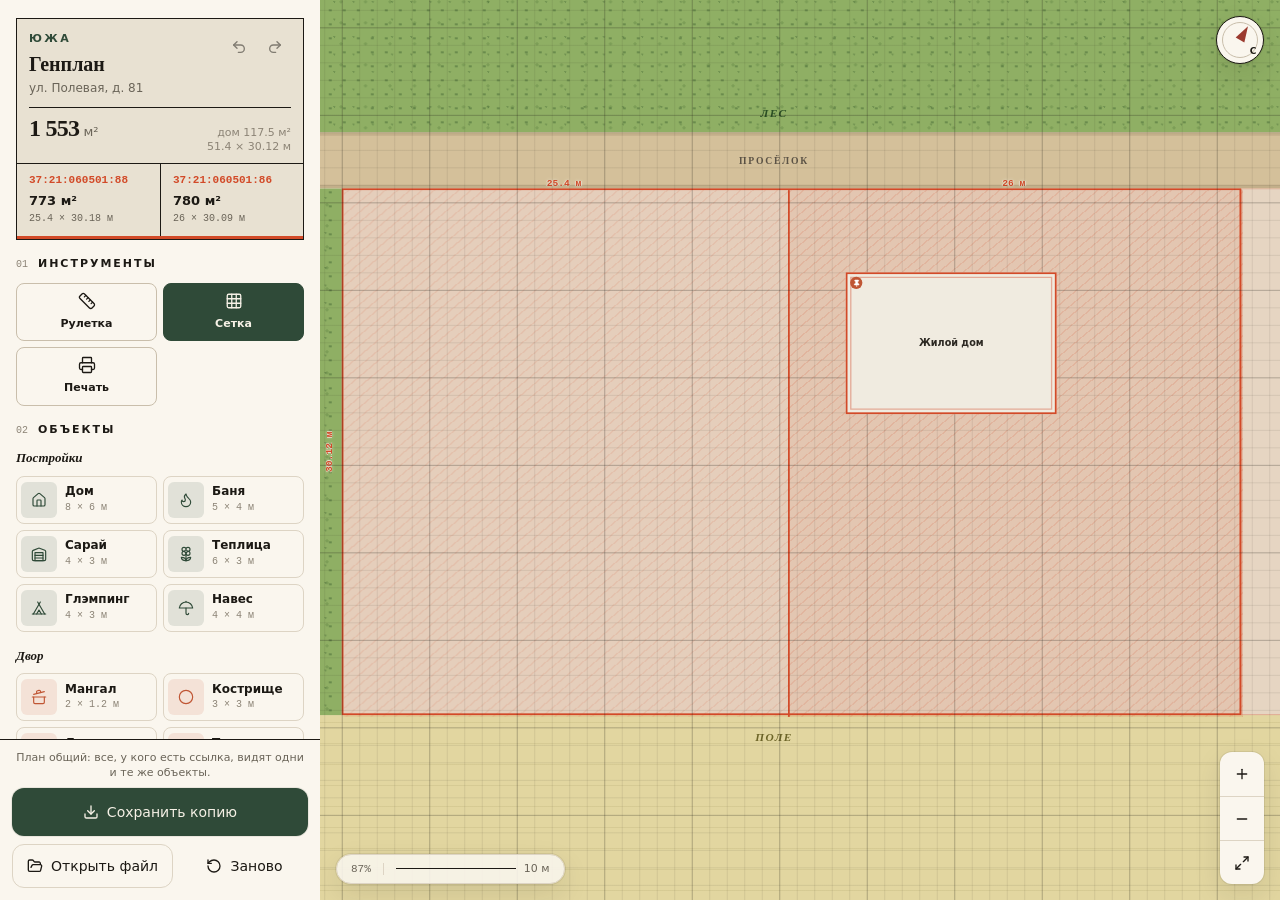
==== commit f3e06545: "Revert flicker fix: map disappeared" ====
--- a/index.html
+++ b/index.html
@@ -72,7 +72,6 @@
 /*! tailwindcss v4.3.3 | MIT License | https://tailwindcss.com */
 @layer properties{@supports (((-webkit-hyphens:none)) and (not (margin-trim:inline))) or ((-moz-orient:inline) and (not (color:rgb(from red r g b)))){*,:before,:after,::backdrop{--tw-translate-x:0;--tw-translate-y:0;--tw-translate-z:0;--tw-rotate-x:initial;--tw-rotate-y:initial;--tw-rotate-z:initial;--tw-skew-x:initial;--tw-skew-y:initial;--tw-space-y-reverse:0;--tw-border-style:solid;--tw-leading:initial;--tw-font-weight:initial;--tw-tracking:initial;--tw-ordinal:initial;--tw-slashed-zero:initial;--tw-numeric-figure:initial;--tw-numeric-spacing:initial;--tw-numeric-fraction:initial;--tw-shadow:0 0 #0000;--tw-shadow-color:initial;--tw-shadow-alpha:100%;--tw-inset-shadow:0 0 #0000;--tw-inset-shadow-color:initial;--tw-inset-shadow-alpha:100%;--tw-ring-color:initial;--tw-ring-shadow:0 0 #0000;--tw-inset-ring-color:initial;--tw-inset-ring-shadow:0 0 #0000;--tw-ring-inset:initial;--tw-ring-offset-width:0px;--tw-ring-offset-color:#fff;--tw-ring-offset-shadow:0 0 #0000;--tw-outline-style:solid;--tw-blur:initial;--tw-brightness:initial;--tw-contrast:initial;--tw-grayscale:initial;--tw-hue-rotate:initial;--tw-invert:initial;--tw-opacity:initial;--tw-saturate:initial;--tw-sepia:initial;--tw-drop-shadow:initial;--tw-drop-shadow-color:initial;--tw-drop-shadow-alpha:100%;--tw-drop-shadow-size:initial;--tw-duration:initial;--tw-ease:initial;--tw-content:""}}}@layer theme{:root,:host{--font-sans:"Segoe UI", "Roboto", "Helvetica Neue", system-ui, sans-serif;--font-mono:ui-monospace, "Cascadia Code", "Courier New", monospace;--color-red-500:oklch(63.7% .237 25.331);--color-zinc-50:oklch(98.5% 0 none);--color-zinc-400:oklch(70.5% .015 286.067);--color-zinc-500:oklch(55.2% .016 285.938);--color-zinc-900:oklch(21% .006 285.885);--color-zinc-950:oklch(14.1% .005 285.823);--color-black:#000;--color-white:#fff;--spacing:.25rem;--container-xs:20rem;--container-md:28rem;--text-xs:.75rem;--text-xs--line-height:calc(1 / .75);--text-sm:.875rem;--text-sm--line-height:calc(1.25 / .875);--text-lg:1.125rem;--text-lg--line-height:calc(1.75 / 1.125);--text-xl:1.25rem;--text-xl--line-height:calc(1.75 / 1.25);--font-weight-medium:500;--font-weight-semibold:600;--font-weight-bold:700;--tracking-wide:.025em;--leading-tight:1.25;--leading-snug:1.375;--radius-sm:8px;--radius-md:12px;--radius-lg:18px;--radius-xl:24px;--default-transition-duration:.15s;--default-transition-timing-function:cubic-bezier(.4, 0, .2, 1);--default-font-family:var(--font-sans);--default-mono-font-family:var(--font-mono);--font-display:Georgia, "Times New Roman", serif;--color-bg:#e8e1d2;--color-surface:#faf6ee;--color-surface-2:#efe8d8;--color-fg:#1c1914;--color-muted:#6a6458;--color-subtle:#8c8476;--color-primary:#2f4a38;--color-primary-fg:#f6f1e6;--color-primary-hover:#263c2e;--color-clay:#c05634;--color-border:#ddd4c4;--color-border-strong:#c9beab;--color-ring:#2f4a38;--color-danger:#9b3a2f;--color-danger-fg:#fff8f6;--color-info:#3a5566;--color-map:#e6decc;--color-forest:#8faf64;--color-forest-ink:#2a4f24;--color-field:#e2d6a0;--color-field-ink:#6d6528;--color-road:#d4c09a;--color-plot-line:#d24a28;--color-dim:#3a5566;--color-building:#f0ebe0;--color-building-ink:#2c2822;--shadow-float:0 0 0 1px #1c191414, 0 10px 28px #1c19141a}}@layer base{*,:after,:before,::backdrop{box-sizing:border-box;border:0 solid;margin:0;padding:0}::file-selector-button{box-sizing:border-box;border:0 solid;margin:0;padding:0}html,:host{-webkit-text-size-adjust:100%;tab-size:4;line-height:1.5;font-family:var(--default-font-family,-apple-system, BlinkMacSystemFont, "Segoe UI", Roboto, "Helvetica Neue", "Noto Sans", Arial, sans-serif, "Apple Color Emoji", "Segoe UI Emoji", "Segoe UI Symbol", "Noto Color Emoji");font-feature-settings:var(--default-font-feature-settings,normal);font-variation-settings:var(--default-font-variation-settings,normal);-webkit-tap-highlight-color:transparent}hr{height:0;color:inherit;border-top-width:1px}abbr:where([title]){-webkit-text-decoration:underline dotted;text-decoration:underline dotted}h1,h2,h3,h4,h5,h6{font-size:inherit;font-weight:inherit}a{color:inherit;-webkit-text-decoration:inherit;-webkit-text-decoration:inherit;-webkit-text-decoration:inherit;-webkit-text-decoration:inherit;text-decoration:inherit}b,strong{font-weight:bolder}code,kbd,samp,pre{font-family:var(--default-mono-font-family,ui-monospace, SFMono-Regular, Menlo, Monaco, Consolas, "Liberation Mono", "Courier New", monospace);font-feature-settings:var(--default-mono-font-feature-settings,normal);font-variation-settings:var(--default-mono-font-variation-settings,normal);font-size:1em}small{font-size:80%}sub,sup{vertical-align:baseline;font-size:75%;line-height:0;position:relative}sub{bottom:-.25em}sup{top:-.5em}table{text-indent:0;border-color:inherit;border-collapse:collapse}:-moz-focusring:where(:not(iframe)){outline:auto}progress{vertical-align:baseline}summary{display:list-item}ol,ul,menu{list-style:none}img,svg,video,canvas,audio,iframe,embed,object{vertical-align:middle;display:block}img,video{max-width:100%;height:auto}button,input,select,optgroup,textarea{font:inherit;font-feature-settings:inherit;font-variation-settings:inherit;letter-spacing:inherit;color:inherit;opacity:1;background-color:#0000;border-radius:0}::file-selector-button{font:inherit;font-feature-settings:inherit;font-variation-settings:inherit;letter-spacing:inherit;color:inherit;opacity:1;background-color:#0000;border-radius:0}:where(select:is([multiple],[size])) optgroup{font-weight:bolder}:where(select:is([multiple],[size])) optgroup option{padding-inline-start:20px}::file-selector-button{margin-inline-end:4px}::placeholder{opacity:1}@supports (not ((-webkit-appearance:-apple-pay-button))) or (contain-intrinsic-size:1px){::placeholder{color:currentColor}@supports (color:color-mix(in lab, red, red)){::placeholder{color:color-mix(in oklab, currentcolor 50%, transparent)}}}textarea{resize:vertical}::-webkit-search-decoration{-webkit-appearance:none}::-webkit-date-and-time-value{min-height:1lh;text-align:inherit}::-webkit-datetime-edit{display:inline-flex}::-webkit-datetime-edit-fields-wrapper{padding:0}::-webkit-datetime-edit{padding-block:0}::-webkit-datetime-edit-year-field{padding-block:0}::-webkit-datetime-edit-month-field{padding-block:0}::-webkit-datetime-edit-day-field{padding-block:0}::-webkit-datetime-edit-hour-field{padding-block:0}::-webkit-datetime-edit-minute-field{padding-block:0}::-webkit-datetime-edit-second-field{padding-block:0}::-webkit-datetime-edit-millisecond-field{padding-block:0}::-webkit-datetime-edit-meridiem-field{padding-block:0}::-webkit-calendar-picker-indicator{line-height:1}:-moz-ui-invalid{box-shadow:none}button,input:where([type=button],[type=reset],[type=submit]){appearance:button}::file-selector-button{appearance:button}::-webkit-inner-spin-button{height:auto}::-webkit-outer-spin-button{height:auto}[hidden]:where(:not([hidden=until-found])){display:none!important}}@layer components;@layer utilities{.pointer-events-none{pointer-events:none}.visible{visibility:visible}.sr-only{clip-path:inset(50%);white-space:nowrap;border-width:0;width:1px;height:1px;margin:-1px;padding:0;position:absolute;overflow:hidden}.absolute{position:absolute}.fixed{position:fixed}.relative{position:relative}.static{position:static}.inset-0{inset:0}.inset-x-0{inset-inline:0}.inset-y-0{inset-block:0}.-top-4{top:calc(var(--spacing) * -4)}.top-0{top:0}.top-1\/2{top:50%}.top-3{top:calc(var(--spacing) * 3)}.top-4{top:calc(var(--spacing) * 4)}.right-0{right:0}.right-3{right:calc(var(--spacing) * 3)}.right-4{right:calc(var(--spacing) * 4)}.bottom-0{bottom:0}.bottom-3{bottom:calc(var(--spacing) * 3)}.bottom-4{bottom:calc(var(--spacing) * 4)}.left-0{left:0}.left-1\/2{left:50%}.left-2{left:calc(var(--spacing) * 2)}.left-3{left:calc(var(--spacing) * 3)}.z-10{z-index:10}.z-20{z-index:20}.z-30{z-index:30}.z-50{z-index:50}.mt-1{margin-top:var(--spacing)}.mb-2{margin-bottom:calc(var(--spacing) * 2)}.ml-auto{margin-left:auto}.block{display:block}.contents{display:contents}.flex{display:flex}.grid{display:grid}.hidden{display:none}.inline{display:inline}.inline-flex{display:inline-flex}.table{display:table}.size-3{width:calc(var(--spacing) * 3);height:calc(var(--spacing) * 3)}.size-3\.5{width:calc(var(--spacing) * 3.5);height:calc(var(--spacing) * 3.5)}.size-4{width:calc(var(--spacing) * 4);height:calc(var(--spacing) * 4)}.size-6{width:calc(var(--spacing) * 6);height:calc(var(--spacing) * 6)}.size-8{width:calc(var(--spacing) * 8);height:calc(var(--spacing) * 8)}.size-10{width:calc(var(--spacing) * 10);height:calc(var(--spacing) * 10)}.size-11{width:calc(var(--spacing) * 11);height:calc(var(--spacing) * 11)}.h-1\.5{height:calc(var(--spacing) * 1.5)}.h-3{height:calc(var(--spacing) * 3)}.h-8{height:calc(var(--spacing) * 8)}.h-10{height:calc(var(--spacing) * 10)}.h-11{height:calc(var(--spacing) * 11)}.h-\[min\(92dvh\,48rem\)\]{height:min(92dvh,48rem)}.h-auto{height:auto}.h-full{height:100%}.h-px{height:1px}.max-h-\[92dvh\]{max-height:92dvh}.min-h-0{min-height:0}.min-h-11{min-height:calc(var(--spacing) * 11)}.min-h-12{min-height:calc(var(--spacing) * 12)}.min-h-screen{min-height:100vh}.w-8{width:calc(var(--spacing) * 8)}.w-80{width:calc(var(--spacing) * 80)}.w-full{width:100%}.w-px{width:1px}.max-w-\[min\(90\%\,20rem\)\]{max-width:min(90%,20rem)}.max-w-md{max-width:var(--container-md)}.max-w-xs{max-width:var(--container-xs)}.min-w-0{min-width:0}.min-w-80{min-width:calc(var(--spacing) * 80)}.flex-1{flex:1}.shrink-0{flex-shrink:0}.grow{flex-grow:1}.-translate-x-1\/2{--tw-translate-x:calc(calc(1 / 2 * 100%) * -1);translate:var(--tw-translate-x) var(--tw-translate-y)}.-translate-y-1\/2{--tw-translate-y:calc(calc(1 / 2 * 100%) * -1);translate:var(--tw-translate-x) var(--tw-translate-y)}.-rotate-90{rotate:-90deg}.transform{transform:var(--tw-rotate-x,) var(--tw-rotate-y,) var(--tw-rotate-z,) var(--tw-skew-x,) var(--tw-skew-y,)}.cursor-crosshair{cursor:crosshair}.cursor-pointer{cursor:pointer}.touch-none{touch-action:none}.resize{resize:both}.grid-cols-2{grid-template-columns:repeat(2,minmax(0,1fr))}.flex-col{flex-direction:column}.place-items-center{place-items:center}.items-center{align-items:center}.justify-between{justify-content:space-between}.justify-center{justify-content:center}.gap-0\.5{gap:calc(var(--spacing) * .5)}.gap-1{gap:var(--spacing)}.gap-2{gap:calc(var(--spacing) * 2)}.gap-3{gap:calc(var(--spacing) * 3)}:where(.space-y-1>:not(:last-child)){--tw-space-y-reverse:0;margin-block-start:calc(var(--spacing) * var(--tw-space-y-reverse));margin-block-end:calc(var(--spacing) * calc(1 - var(--tw-space-y-reverse)))}:where(.space-y-2>:not(:last-child)){--tw-space-y-reverse:0;margin-block-start:calc(calc(var(--spacing) * 2) * var(--tw-space-y-reverse));margin-block-end:calc(calc(var(--spacing) * 2) * calc(1 - var(--tw-space-y-reverse)))}:where(.space-y-3>:not(:last-child)){--tw-space-y-reverse:0;margin-block-start:calc(calc(var(--spacing) * 3) * var(--tw-space-y-reverse));margin-block-end:calc(calc(var(--spacing) * 3) * calc(1 - var(--tw-space-y-reverse)))}.self-center{align-self:center}.truncate{text-overflow:ellipsis;white-space:nowrap;overflow:hidden}.overflow-hidden{overflow:hidden}.rounded-full{border-radius:2147483647px}.rounded-md{border-radius:var(--radius-md)}.rounded-sm{border-radius:var(--radius-sm)}.rounded-t-xl{border-top-left-radius:var(--radius-xl);border-top-right-radius:var(--radius-xl)}.border{border-style:var(--tw-border-style);border-width:1px}.border-2{border-style:var(--tw-border-style);border-width:2px}.border-border{border-color:var(--color-border)}.border-border-strong{border-color:var(--color-border-strong)}.border-clay{border-color:var(--color-clay)}.border-white{border-color:var(--color-white)}.bg-bg{background-color:var(--color-bg)}.bg-black\/10{background-color:#0000001a}@supports (color:color-mix(in lab, red, red)){.bg-black\/10{background-color:color-mix(in oklab, var(--color-black) 10%, transparent)}}.bg-border{background-color:var(--color-border)}.bg-clay{background-color:var(--color-clay)}.bg-clay\/5{background-color:#c056340d}@supports (color:color-mix(in lab, red, red)){.bg-clay\/5{background-color:color-mix(in oklab, var(--color-clay) 5%, transparent)}}.bg-danger{background-color:var(--color-danger)}.bg-fg{background-color:var(--color-fg)}.bg-fg\/30{background-color:#1c19144d}@supports (color:color-mix(in lab, red, red)){.bg-fg\/30{background-color:color-mix(in oklab, var(--color-fg) 30%, transparent)}}.bg-map{background-color:var(--color-map)}.bg-primary{background-color:var(--color-primary)}.bg-surface{background-color:var(--color-surface)}.bg-surface-2{background-color:var(--color-surface-2)}.bg-transparent{background-color:#0000}.bg-zinc-50{background-color:var(--color-zinc-50)}.object-cover{object-fit:cover}.p-2{padding:calc(var(--spacing) * 2)}.px-2{padding-inline:calc(var(--spacing) * 2)}.px-2\.5{padding-inline:calc(var(--spacing) * 2.5)}.px-3{padding-inline:calc(var(--spacing) * 3)}.px-3\.5{padding-inline:calc(var(--spacing) * 3.5)}.px-4{padding-inline:calc(var(--spacing) * 4)}.px-5{padding-inline:calc(var(--spacing) * 5)}.px-6{padding-inline:calc(var(--spacing) * 6)}.py-0\.5{padding-block:calc(var(--spacing) * .5)}.py-1\.5{padding-block:calc(var(--spacing) * 1.5)}.py-2{padding-block:calc(var(--spacing) * 2)}.pt-5{padding-top:calc(var(--spacing) * 5)}.pb-3{padding-bottom:calc(var(--spacing) * 3)}.text-center{text-align:center}.font-display{font-family:var(--font-display)}.font-mono{font-family:var(--font-mono)}.text-lg{font-size:var(--text-lg);line-height:var(--tw-leading,var(--text-lg--line-height))}.text-sm{font-size:var(--text-sm);line-height:var(--tw-leading,var(--text-sm--line-height))}.text-xl{font-size:var(--text-xl);line-height:var(--tw-leading,var(--text-xl--line-height))}.text-xs{font-size:var(--text-xs);line-height:var(--tw-leading,var(--text-xs--line-height))}.text-\[11px\]{font-size:11px}.leading-snug{--tw-leading:var(--leading-snug);line-height:var(--leading-snug)}.leading-tight{--tw-leading:var(--leading-tight);line-height:var(--leading-tight)}.font-bold{--tw-font-weight:var(--font-weight-bold);font-weight:var(--font-weight-bold)}.font-medium{--tw-font-weight:var(--font-weight-medium);font-weight:var(--font-weight-medium)}.font-semibold{--tw-font-weight:var(--font-weight-semibold);font-weight:var(--font-weight-semibold)}.tracking-wide{--tw-tracking:var(--tracking-wide);letter-spacing:var(--tracking-wide)}.break-words{overflow-wrap:break-word}.whitespace-nowrap{white-space:nowrap}.text-bg{color:var(--color-bg)}.text-clay{color:var(--color-clay)}.text-danger-fg{color:var(--color-danger-fg)}.text-dim{color:var(--color-dim)}.text-fg{color:var(--color-fg)}.text-muted{color:var(--color-muted)}.text-primary-fg{color:var(--color-primary-fg)}.text-red-500{color:var(--color-red-500)}.text-subtle{color:var(--color-subtle)}.text-zinc-500{color:var(--color-zinc-500)}.text-zinc-900{color:var(--color-zinc-900)}.tabular-nums{--tw-numeric-spacing:tabular-nums;font-variant-numeric:var(--tw-ordinal,) var(--tw-slashed-zero,) var(--tw-numeric-figure,) var(--tw-numeric-spacing,) var(--tw-numeric-fraction,)}.underline-offset-4{text-underline-offset:4px}.antialiased{-webkit-font-smoothing:antialiased;-moz-osx-font-smoothing:grayscale}.opacity-70{opacity:.7}.shadow-\[0_0_0_1px_rgb\(31_28_22\/0\.02\)\]{--tw-shadow:0 0 0 1px var(--tw-shadow-color,#1f1c1605);box-shadow:var(--tw-inset-shadow), var(--tw-inset-ring-shadow), var(--tw-ring-offset-shadow), var(--tw-ring-shadow), var(--tw-shadow)}.shadow-\[0_0_0_1px_rgb\(31_28_22\/0\.08\)\]{--tw-shadow:0 0 0 1px var(--tw-shadow-color,#1f1c1614);box-shadow:var(--tw-inset-shadow), var(--tw-inset-ring-shadow), var(--tw-ring-offset-shadow), var(--tw-ring-shadow), var(--tw-shadow)}.shadow-\[var\(--shadow-float\)\]{--tw-shadow:var(--shadow-float);box-shadow:var(--tw-inset-shadow), var(--tw-inset-ring-shadow), var(--tw-ring-offset-shadow), var(--tw-ring-shadow), var(--tw-shadow)}.shadow-md{--tw-shadow:0 4px 6px -1px var(--tw-shadow-color,#0000001a), 0 2px 4px -2px var(--tw-shadow-color,#0000001a);box-shadow:var(--tw-inset-shadow), var(--tw-inset-ring-shadow), var(--tw-ring-offset-shadow), var(--tw-ring-shadow), var(--tw-shadow)}.shadow-sm{--tw-shadow:0 1px 3px 0 var(--tw-shadow-color,#0000001a), 0 1px 2px -1px var(--tw-shadow-color,#0000001a);box-shadow:var(--tw-inset-shadow), var(--tw-inset-ring-shadow), var(--tw-ring-offset-shadow), var(--tw-ring-shadow), var(--tw-shadow)}.outline{outline-style:var(--tw-outline-style);outline-width:1px}.blur{--tw-blur:blur(8px);filter:var(--tw-blur,) var(--tw-brightness,) var(--tw-contrast,) var(--tw-grayscale,) var(--tw-hue-rotate,) var(--tw-invert,) var(--tw-saturate,) var(--tw-sepia,) var(--tw-drop-shadow,)}.transition-\[background-color\,box-shadow\,transform\,opacity\]{transition-property:background-color,box-shadow,transform,opacity;transition-timing-function:var(--tw-ease,var(--default-transition-timing-function));transition-duration:var(--tw-duration,var(--default-transition-duration))}.transition-\[border-color\,box-shadow\]{transition-property:border-color,box-shadow;transition-timing-function:var(--tw-ease,var(--default-transition-timing-function));transition-duration:var(--tw-duration,var(--default-transition-duration))}.transition-transform{transition-property:transform,translate,scale,rotate;transition-timing-function:var(--tw-ease,var(--default-transition-timing-function));transition-duration:var(--tw-duration,var(--default-transition-duration))}.duration-150{--tw-duration:.15s;transition-duration:.15s}.ease-\[cubic-bezier\(0\.22\,1\,0\.36\,1\)\]{--tw-ease:cubic-bezier(.22,1,.36,1);transition-timing-function:cubic-bezier(.22,1,.36,1)}.select-none{-webkit-user-select:none;user-select:none}.file\:border-0::file-selector-button{border-style:var(--tw-border-style);border-width:0}.file\:bg-transparent::file-selector-button{background-color:#0000}.file\:text-sm::file-selector-button{font-size:var(--text-sm);line-height:var(--tw-leading,var(--text-sm--line-height))}.file\:font-medium::file-selector-button{--tw-font-weight:var(--font-weight-medium);font-weight:var(--font-weight-medium)}.placeholder\:text-subtle::placeholder{color:var(--color-subtle)}.after\:absolute:after{content:var(--tw-content);position:absolute}.after\:-inset-3:after{content:var(--tw-content);inset:calc(var(--spacing) * -3)}.after\:content-\[\'\'\]:after{--tw-content:"";content:var(--tw-content)}@media (hover:hover){.hover\:bg-primary-hover:hover{background-color:var(--color-primary-hover)}.hover\:bg-surface-2:hover{background-color:var(--color-surface-2)}.hover\:underline:hover{text-decoration-line:underline}.hover\:opacity-90:hover{opacity:.9}}.focus-visible\:ring-2:focus-visible{--tw-ring-shadow:var(--tw-ring-inset,) 0 0 0 calc(2px + var(--tw-ring-offset-width)) var(--tw-ring-color,currentcolor);box-shadow:var(--tw-inset-shadow), var(--tw-inset-ring-shadow), var(--tw-ring-offset-shadow), var(--tw-ring-shadow), var(--tw-shadow)}.focus-visible\:ring-ring:focus-visible{--tw-ring-color:var(--color-ring)}.focus-visible\:outline-none:focus-visible{--tw-outline-style:none;outline-style:none}.active\:scale-\[0\.98\]:active{scale:.98}.disabled\:pointer-events-none:disabled{pointer-events:none}.disabled\:cursor-not-allowed:disabled{cursor:not-allowed}.disabled\:cursor-wait:disabled{cursor:wait}.disabled\:no-underline:disabled{text-decoration-line:none}.disabled\:opacity-50:disabled{opacity:.5}@media (width>=48rem){.md\:bottom-4{bottom:calc(var(--spacing) * 4)}.md\:left-4{left:calc(var(--spacing) * 4)}.md\:block{display:block}.md\:inline{display:inline}.md\:flex-row{flex-direction:row}}@media (prefers-color-scheme:dark){.dark\:bg-white\/20{background-color:#fff3}@supports (color:color-mix(in lab, red, red)){.dark\:bg-white\/20{background-color:color-mix(in oklab, var(--color-white) 20%, transparent)}}.dark\:bg-zinc-950{background-color:var(--color-zinc-950)}.dark\:text-zinc-50{color:var(--color-zinc-50)}.dark\:text-zinc-400{color:var(--color-zinc-400)}}.\[\&_svg\]\:pointer-events-none svg{pointer-events:none}.\[\&_svg\]\:size-4 svg{width:calc(var(--spacing) * 4);height:calc(var(--spacing) * 4)}.\[\&_svg\]\:shrink-0 svg{flex-shrink:0}}button,[role=button]{cursor:pointer}html,body,#root{height:100%;min-height:100dvh;max-height:100dvh}html{background:#e8e1d2}body{margin:0;overflow:hidden}.desk-sidebar{display:none}.phone-chrome{display:flex}.desk-only{display:none}@media (width>=900px) and (hover:hover) and (pointer:fine){.desk-sidebar{display:flex}.phone-chrome{display:none!important}.desk-only{display:flex}.phone-shell{display:flex;flex-direction:column;min-height:0}.phone-stage,.print-map{flex:1;min-height:0;height:auto}}.safe-top{padding-top:max(.5rem, env(safe-area-inset-top))}.safe-bottom{padding-bottom:max(.5rem, env(safe-area-inset-bottom))}.print-map{touch-action:none;-webkit-user-select:none;user-select:none;background-color:var(--color-map)}.terrain-forest{background-color:var(--color-forest);background-image:radial-gradient(circle at 18% 28%,#2a4f2461 1.3px,#0000 1.5px),radial-gradient(circle at 62% 54%,#2a4f244d 1.1px,#0000 1.3px),radial-gradient(circle at 40% 78%,#3a602838 1.7px,#0000 1.9px);background-size:16px 16px,22px 20px,28px 24px}.terrain-field{background-color:var(--color-field);background-image:repeating-linear-gradient(0deg,#0000 0 11px,#6e64281a 11px 12px)}.zone-label{font-family:var(--font-display);letter-spacing:.12em;text-transform:uppercase;pointer-events:none;white-space:nowrap;font-size:13px;font-style:italic;font-weight:600;position:absolute}.zone-forest{color:var(--color-forest-ink);bottom:12px;left:50%;transform:translate(-50%)}.zone-field{color:var(--color-field-ink);top:16px;left:50%;transform:translate(-50%)}.zone-side{top:50%;bottom:auto;left:50%;transform:translate(-50%,-50%)rotate(-90deg)}.zone-road{color:#5c5346;letter-spacing:.18em;font-size:11px;font-style:normal;top:50%;left:50%;transform:translate(-50%,-50%)}.dirt-road{background:var(--color-road);box-shadow:inset 0 4px #5c4a3024,inset 0 -4px #5c4a3024}.cad-site{border:2.5px solid var(--color-plot-line)}.cad-parcel-88{background:repeating-linear-gradient(-40deg,#d24a281c 0 1.5px,#0000 1.5px 9px),#d24a281a}.cad-parcel-86{background:repeating-linear-gradient(-40deg,#d24a2824 0 1.5px,#0000 1.5px 9px),#d24a2829}.cad-split{border-left:2px solid var(--color-plot-line);z-index:2;width:0}.cad-neighbor{background-color:#d24a280f;border:1.5px solid #d24a2859}.cad-dim{font-family:var(--font-mono);color:var(--color-plot-line);text-shadow:0 0 4px var(--color-map), 1px 0 0 var(--color-map), -1px 0 0 var(--color-map);font-size:11px;font-weight:600;position:absolute}.sidebar-panel{background:var(--color-surface);grid-template-rows:minmax(0,1fr) auto;height:100%;min-height:0;display:grid;overflow:hidden}.sidebar-head{padding:0 0 16px}.sidebar-panel.is-compact .sidebar-head{padding-bottom:8px}.sidebar-panel.is-compact .stat-num{font-size:18px}.sidebar-panel.is-compact .parcel-pair{display:none}.sidebar-panel.is-compact .title-stats{margin-top:6px;padding-top:6px}.sidebar-panel.is-compact .stat-cap{display:none}.title-block{border:1.5px solid var(--color-fg);background:var(--color-bg);padding:12px 12px 0}.title-row{justify-content:space-between;align-items:flex-start;gap:8px;display:flex}.title-kicker{letter-spacing:.22em;text-transform:uppercase;color:var(--color-primary);font-size:11px;font-weight:600}.title-addr{color:var(--color-muted);margin-top:2px;font-size:12px}.title-stats{border-top:1px solid var(--color-fg);justify-content:space-between;align-items:baseline;gap:12px;margin-top:10px;padding-top:8px;display:flex}.stat-num{font-family:var(--font-display);letter-spacing:-.03em;font-size:24px;font-weight:600;line-height:1}.stat-unit{letter-spacing:0;color:var(--color-muted);margin-left:4px;font-size:13px;font-weight:500}.stat-cap{color:var(--color-subtle);text-align:right;font-size:11px;line-height:1.35}.parcel-pair{border-top:1px solid var(--color-fg);grid-template-columns:1fr 1fr;margin:8px -12px 0;display:grid}.parcel-cell{padding:8px 12px 10px}.parcel-cell+.parcel-cell{border-left:1px solid var(--color-fg)}.parcel-id{font-family:var(--font-mono);color:var(--color-plot-line);font-size:11px;font-weight:600}.parcel-area{margin-top:2px;font-size:13px;font-weight:600}.parcel-dim{font-family:var(--font-mono);color:var(--color-muted);margin-top:1px;font-size:10px}.title-rule{background:var(--color-plot-line);height:3px;margin:0 -12px}.sidebar-body{overscroll-behavior:contain;-webkit-overflow-scrolling:touch;min-height:0;padding:18px 16px 20px;overflow-y:auto}.sheet-chrome{flex-shrink:0;justify-content:flex-end;align-items:center;min-height:48px;padding:8px 10px 4px;display:flex;position:relative}.sheet-handle{background:var(--color-border-strong);border-radius:999px;width:44px;height:5px;position:absolute;top:10px;left:50%;transform:translate(-50%)}.sheet-close{z-index:1;background:var(--color-fg);min-height:40px;color:var(--color-surface);letter-spacing:.02em;border-radius:999px;align-items:center;gap:4px;padding:0 14px 0 10px;font-size:13px;font-weight:700;display:inline-flex;position:relative;box-shadow:0 1px 2px #1c191440}.sheet-close:active{transform:scale(.97)}.sidebar-foot{border-top:1.5px solid var(--color-fg);background:var(--color-surface);flex-direction:column;gap:8px;padding:10px 12px 12px;display:flex}.sidebar-panel.is-compact .sidebar-foot{padding:8px 12px max(10px, env(safe-area-inset-bottom))}.foot-split{grid-template-columns:1fr 1fr;gap:8px;display:grid}.foot-row{align-items:stretch;gap:8px;display:flex}.confirm-box{border:1.5px solid var(--color-fg);padding:10px}.confirm-copy{font-family:var(--font-display);color:var(--color-fg);margin:0 0 10px;font-size:13px;font-style:italic;font-weight:600}.sec{margin-bottom:16px}.sec-label{letter-spacing:.18em;text-transform:uppercase;color:var(--color-fg);align-items:baseline;gap:8px;margin-bottom:10px;font-size:11px;font-weight:600;display:flex}.sec-n{font-family:var(--font-mono);letter-spacing:0;min-width:1.4em;color:var(--color-subtle);font-size:10px;font-weight:500}.angle-readout{font-family:var(--font-mono);tabular-nums:true;font-variant-numeric:tabular-nums;font-size:12px;font-weight:600}.tool-grid{grid-template-columns:1fr 1fr;gap:6px;display:grid}.tool-tile{border:1px solid var(--color-border-strong);border-radius:var(--radius-sm);background:var(--color-surface);width:100%;min-height:56px;color:var(--color-fg);flex-direction:column;justify-content:center;align-items:center;gap:6px;padding:8px 4px;font-size:11px;font-weight:600;transition:background-color .15s cubic-bezier(.22,1,.36,1),color .15s cubic-bezier(.22,1,.36,1),border-color .15s cubic-bezier(.22,1,.36,1);display:flex}.tool-tile:hover{background:var(--color-surface-2)}.tool-tile:focus-visible,.place-btn:focus-visible,.plan-item:focus-visible{outline:2px solid var(--color-ring);outline-offset:2px}.tool-tile svg{stroke-width:1.75px;width:18px;height:18px}.tool-tile.is-on{background:var(--color-primary);border-color:var(--color-primary);color:var(--color-primary-fg)}.tool-tile.is-hot{background:var(--color-clay);border-color:var(--color-clay);color:var(--color-primary-fg)}.group-label{font-family:var(--font-display);color:var(--color-fg);margin:0 0 8px;font-size:13px;font-style:italic;font-weight:600}.place-group+.place-group{margin-top:14px}.place-grid{grid-template-columns:1fr 1fr;gap:6px;display:grid}.place-btn{border-radius:var(--radius-sm);border:1px solid var(--color-border);background:var(--color-surface);text-align:left;min-height:48px;color:var(--color-fg);grid-template-columns:36px 1fr;align-items:center;gap:8px;padding:4px 8px 4px 4px;transition:background-color .15s cubic-bezier(.22,1,.36,1),border-color .15s cubic-bezier(.22,1,.36,1);display:grid}.place-btn:hover{border-color:var(--color-border-strong);background:var(--color-bg)}.place-ico{background:var(--color-bg);width:36px;height:36px;color:var(--color-primary);border-radius:6px;place-items:center;display:grid}.place-build .place-ico{color:var(--color-primary);background:#2f4a381f}.place-yard .place-ico{color:var(--color-clay);background:#c056341f}.place-green .place-ico{color:var(--color-forest-ink);background:#8faf6447}.place-measure .place-ico{color:var(--color-info);background:#3a55661f}.place-copy{flex-direction:column;gap:1px;min-width:0;display:flex}.place-name{font-size:12px;font-weight:600;line-height:1.2}.place-meta{font-family:var(--font-mono);color:var(--color-subtle);font-size:10px}.prop-card{border:1.5px solid var(--color-fg);padding:12px}.prop-card-float{overscroll-behavior:contain;border-radius:var(--radius-lg);background:var(--color-surface);max-height:min(58vh,32rem);box-shadow:var(--shadow-float);overflow-y:auto}.place-hint{z-index:25;pointer-events:none;border-radius:var(--radius-lg);border:1.5px solid var(--color-fg);background:var(--color-surface);box-shadow:var(--shadow-float);text-align:center;color:var(--color-fg);padding:10px 14px;font-size:13px;font-weight:600;line-height:1.35;position:absolute;bottom:10px;left:10px;right:10px}.mobile-inspector{right:10px;bottom:max(10px, calc(var(--kb-inset,0px) - 4.75rem));z-index:30;pointer-events:none;position:absolute;left:10px}.mobile-inspector .prop-card{pointer-events:auto}@media (width<=767px){.print-map:has(+.mobile-inspector) .hud-zoom{top:4.5rem;bottom:auto}.print-map:has(+.mobile-inspector) .hud-scale{display:none}}.prop-head{border-bottom:3px solid var(--color-plot-line);justify-content:space-between;align-items:baseline;gap:8px;margin:-12px -12px 12px;padding:10px 12px;display:flex}.prop-name{font-family:var(--font-display);font-size:16px;font-weight:600;line-height:1.2}.setback-grid{border:1px solid var(--color-border);background:var(--color-border);grid-template-columns:1fr 1fr;gap:1px;margin-top:4px;display:grid;overflow:hidden}.setback-cell{background:var(--color-bg);padding:8px 10px}.setback-cap{letter-spacing:.08em;text-transform:uppercase;color:var(--color-subtle);font-size:10px}.setback-val{font-family:var(--font-mono);font-variant-numeric:tabular-nums;margin-top:2px;font-size:13px;font-weight:600}.empty-hint{border:1px dashed var(--color-border-strong);text-align:center;font-family:var(--font-display);color:var(--color-subtle);padding:18px 12px;font-size:13px;font-style:italic}.plan-item{border-radius:var(--radius-sm);text-align:left;align-items:center;gap:8px;width:100%;min-height:44px;padding:6px 8px;font-size:12px;display:flex}.plan-item:hover{background:var(--color-bg)}.plan-item.is-on{background:var(--color-bg);box-shadow:inset 0 0 0 1px var(--color-fg);font-weight:600}.site-topbar{background:var(--color-surface);box-shadow:inset 0 -2px 0 var(--color-plot-line)}.compass-dial{border:1px solid var(--color-fg);background:var(--color-surface);width:48px;height:48px;box-shadow:var(--shadow-float);border-radius:50%;position:relative}.compass-dial:before{content:"";border:1px solid var(--color-border-strong);border-radius:50%;position:absolute;inset:5px}.compass-needle{border-right:5px solid #0000;border-bottom:16px solid var(--color-danger);transform-origin:50% 16px;z-index:1;border-left:5px solid #0000;width:0;height:0;margin-left:-5px;position:absolute;top:7px;left:50%}.compass-n{z-index:1;letter-spacing:.06em;color:var(--color-fg);font-size:9px;font-weight:700;position:absolute;bottom:5px;right:6px}.hud-zoom{border-radius:var(--radius-md);background:var(--color-surface);box-shadow:var(--shadow-float);overflow:hidden}.hud-zoom>button{box-shadow:none;border-radius:0}.hud-zoom>button+button{border-top:1px solid var(--color-border)}.hud-scale{border:1px solid var(--color-border);color:var(--color-muted);box-shadow:var(--shadow-float);background:#faf6eee0;border-radius:999px;align-items:center;gap:12px;padding:6px 14px;font-size:11px;display:flex}@media (width<=899px),(hover:none){.hud-scale{pointer-events:none;gap:8px;padding:4px 10px;font-size:10px}}.android-dock{border-top:1.5px solid var(--color-fg);background:var(--color-surface);padding:6px 8px max(8px, env(safe-area-inset-bottom));justify-content:space-around;align-items:stretch;gap:4px}.android-dock svg{stroke-width:1.75px;width:20px;height:20px}.map-obj{text-align:center;color:#fff;-webkit-user-select:none;user-select:none;cursor:grab;touch-action:none;transform-origin:50%;border:1.5px solid #1c191438;flex-direction:column;justify-content:center;align-items:center;font-size:11px;font-weight:600;line-height:1.15;display:flex;position:absolute;box-shadow:0 1px 2px #1c191433}.map-obj:active{cursor:grabbing}.map-obj.is-locked,.map-obj.is-locked:active{cursor:default}.map-obj.is-selected{z-index:40;box-shadow:0 0 0 3px var(--color-info), 0 8px 18px #1c191438;border-color:#fff}.map-obj.is-measure{box-shadow:0 0 0 3px var(--color-clay)}.map-obj .obj-name{pointer-events:none;text-shadow:0 1px 1px #0000004d;padding:0 4px}.map-obj .obj-dims{opacity:.9;pointer-events:none;font-size:9px;font-weight:500}.obj-caption{z-index:3;border:1px solid var(--color-fg);background:var(--color-surface);color:var(--color-fg);white-space:nowrap;pointer-events:none;box-shadow:var(--shadow-float);transform-origin:top;align-items:baseline;gap:6px;padding:3px 8px;font-size:11px;font-weight:600;line-height:1.2;display:flex;position:absolute;top:calc(100% + 6px);left:50%}.obj-caption span{font-family:var(--font-mono);color:var(--color-muted);font-size:10px;font-weight:500}.kind-house{background:#7a4334;border-color:#4e2a22}.kind-existing-house{background:var(--color-building);border:2.5px solid var(--color-plot-line);color:var(--color-building-ink);box-shadow:inset 0 0 0 3px var(--color-building), inset 0 0 0 4.5px #d24a2866}.kind-existing-house .obj-name,.kind-existing-house .obj-dims{text-shadow:none;color:var(--color-building-ink)}.kind-banya{background:#6e3c30}.kind-shed{background:#5e5144}.kind-greenhouse{background:#4a6b42}.kind-glamping{background:#b45a32}.kind-canopy{background:#5a6872}.kind-bbq{background:#9a3d32}.kind-firepit{background:#b4541c;border:2px dashed #fff;border-radius:50%}.kind-shower{background:#3a6780}.kind-toilet{background:#5f6468}.kind-well{background:#2f6874;border-radius:50%}.kind-wellpit{background:#8a8680;border:3px solid #4a4742;border-radius:50%;box-shadow:inset 0 0 0 7px #c5c0b6,inset 0 0 0 10px #4a4742}.kind-septic{background:#6a6258;border-style:solid;border-color:#3d3932;border-radius:10px}.kind-water{color:#e8f4f6;box-shadow:none;background:#3a7a8c;border-style:dashed;border-color:#1e4a56;border-radius:4px}.kind-parking{background:#4a525a;border-style:dashed}.kind-path{color:#3a342c;box-shadow:none;background:#d2cbbd;border-style:dashed;border-color:#7a7266}.kind-fence{box-shadow:none;background:#5a4636}.kind-gate{box-shadow:none;background:linear-gradient(90deg,#6b5340 0 46%,#d8cfc0 46% 54%,#6b5340 54% 100%);border-color:#3a2c22}.kind-archery{background:#2e3a42;border-radius:18px}.kind-pond{background:#3a7482;border-radius:40%}.kind-garden{background:#62843c}.kind-tree{background:#2d6236;border-radius:50%}.kind-shrub{background:#4a7438;border-radius:50%}.kind-ruler{transform-origin:0;box-shadow:none;color:#fff;background:#3a5566e6;border:1.5px dashed #1f3544;border-radius:2px;height:12px!important}.ruler-label{color:var(--color-info);white-space:nowrap;pointer-events:none;text-shadow:0 0 3px #fff,1px 1px #fff,-1px -1px #fff;font-size:11px;font-weight:700;position:absolute;bottom:14px;left:50%;transform:translate(-50%)}.handle{z-index:12;border:2px solid var(--color-info);touch-action:none;background:#fff;position:absolute}.handle-resize{cursor:se-resize;border-radius:50%;width:16px;height:16px;bottom:-8px;right:-8px}.kind-ruler .handle-resize{background:var(--color-info);cursor:ew-resize;border:none;border-radius:2px;width:8px;height:16px;top:50%;bottom:auto;right:-6px;transform:translateY(-50%)}.handle-rotate{cursor:grab;border-radius:50%;width:16px;height:16px;margin-left:-8px;top:-28px;left:50%}.handle-rotate:after{content:"";background:var(--color-info);width:2px;height:12px;position:absolute;top:16px;left:7px}.handle-lock{cursor:pointer;width:28px;height:28px;color:var(--color-info);border-radius:50%;justify-content:center;align-items:center;display:flex;top:-36px;left:-14px}.handle-lock svg{fill:currentColor;width:14px;height:14px}.handle-lock.is-on{background:var(--color-clay);border-color:var(--color-clay);color:#fff}.handle-props{cursor:pointer;width:28px;height:28px;color:var(--color-info);border-radius:50%;justify-content:center;align-items:center;display:flex;top:-36px;left:auto;right:-14px}.handle-props svg{width:14px;height:14px}.lock-badge{background:var(--color-clay);color:#fff;pointer-events:none;border-radius:50%;justify-content:center;align-items:center;width:14px;height:14px;display:flex;position:absolute;top:3px;left:3px}.lock-badge svg{fill:currentColor;width:9px;height:9px}.kind-ruler .handle-rotate{background:var(--color-info);border-color:#fff;top:-32px}@media (pointer:coarse){.handle-resize{width:28px;height:28px;bottom:-14px;right:-14px}.handle-rotate{width:28px;height:28px;margin-left:-14px;top:-38px}.handle-rotate:after{top:28px;left:13px}.handle-lock{top:-42px;left:-16px}.handle-props{top:-42px;right:-16px}.kind-ruler .handle-resize{width:16px;height:28px;right:-10px}.kind-ruler .handle-rotate{top:-42px}}.paper-grid{background-image:linear-gradient(#1c191433 1px,#0000 1px),linear-gradient(90deg,#1c191433 1px,#0000 1px),linear-gradient(#1c191417 1px,#0000 1px),linear-gradient(90deg,#1c191417 1px,#0000 1px);background-size:100px 100px,100px 100px,20px 20px,20px 20px}.dim-h{border-top:1.5px dashed var(--color-dim);height:0}.dim-v{border-left:1.5px dashed var(--color-dim);width:0}@media print{.no-print{display:none!important}.print-map{width:100%!important;height:100vh!important;position:static!important;inset:auto!important}}@media (prefers-reduced-motion:reduce){*{transition-duration:.01ms!important;animation-duration:.01ms!important}}.print-map.is-pinching .handle,.print-map.is-pinching .lock-badge{visibility:hidden;pointer-events:none}.mobile-inspector{z-index:70;pointer-events:auto}.plan-drawer{z-index:80;position:absolute;inset:0}.plan-drawer-bg{background:#1c191452;border:0;padding:0;position:absolute;inset:0}.plan-drawer-panel{z-index:1;background:var(--color-surface);height:auto;max-height:none;box-shadow:var(--shadow-float);border-radius:16px 16px 0 0;flex-direction:column;display:flex;position:absolute;inset:0;overflow:hidden}.plan-drawer-panel .sidebar-panel{height:100%}.absolute{position:absolute}.relative{position:relative}.fixed{position:fixed}.inset-0{inset:0}.top-0{top:0}.left-0{left:0}.flex-1{flex:1}.min-w-0{min-width:0}.w-full{width:100%}.print-map{position:relative;overflow:hidden}.map-world{transform-origin:0 0;position:absolute;top:0;left:0}.plan-drawer-scroll{flex-direction:column;flex:auto;min-height:0;display:flex;overflow:hidden}.plan-drawer-scroll .sidebar-panel{flex:auto;flex-direction:column!important;height:auto!important;min-height:0!important;display:flex!important;overflow:hidden!important}.plan-drawer-scroll .sidebar-body{flex:auto!important;min-height:0!important;overflow-y:auto!important}.plan-drawer-scroll .sidebar-foot{z-index:3;background:var(--color-surface);flex:none!important;position:relative!important}.plan-drawer-panel>.sidebar-foot{z-index:4;background:var(--color-surface);box-shadow:0 -1px 0 var(--color-fg);flex:none;position:relative}.plan-drawer-scroll{-webkit-overflow-scrolling:touch;flex:auto;min-height:0;overflow-y:auto}.plan-drawer-scroll .sidebar-panel{height:auto!important;display:block!important;overflow:visible!important}.plan-drawer-scroll .sidebar-body{min-height:0;overflow:visible!important}button.compass-dial{border:1px solid var(--color-fg);appearance:none;padding:0}.android-dock:has(.sidebar-foot){padding:8px 10px max(10px, env(safe-area-inset-bottom));display:block}.android-dock .sidebar-foot{background:0 0;border-top:0;gap:8px;padding:0}.phone-shell{grid-template-rows:auto minmax(0,1fr) auto;height:100%;min-height:0;display:grid;overflow:hidden}.phone-stage{min-height:0;overflow:hidden}.plan-drawer-panel{border-radius:0;height:100%!important;max-height:none!important;top:0!important}.phone-menu{-webkit-overflow-scrolling:touch;background:var(--color-surface);height:100%;min-height:0;overflow-y:auto}.phone-menu .sidebar-panel{height:auto!important;display:block!important;overflow:visible!important}.phone-menu .sidebar-body{padding-bottom:24px;overflow:visible!important}.android-dock:has(.sidebar-foot){background:var(--color-surface);border-top:1.5px solid var(--color-fg);padding:10px 12px max(12px, env(safe-area-inset-bottom));flex-shrink:0;display:block}.android-dock .sidebar-foot{background:0 0;border-top:0;padding:0}.kind-ruler .handle-lock{display:none!important}.kind-ruler .handle-props{margin-right:-14px;display:flex!important;top:-36px!important;right:50%!important}.kind-ruler .handle-rotate{background:var(--color-info);border:2px solid #fff;width:22px;height:22px;margin-left:0;top:50%;left:-12px}.kind-ruler .handle-rotate:after{display:none}.kind-ruler .handle-resize{background:var(--color-info);border-radius:50%;width:22px;height:22px;top:50%;bottom:auto;right:-12px}.ruler-label{transform-origin:bottom}@media (pointer:coarse){.kind-ruler .handle-rotate{width:28px!important;height:28px!important;margin-left:0!important;top:50%!important;left:-16px!important}.kind-ruler .handle-resize{width:28px!important;height:28px!important;top:50%!important;bottom:auto!important;right:-16px!important}.map-obj:not(.kind-ruler) .handle-lock{top:4px!important;left:4px!important}.map-obj:not(.kind-ruler) .handle-props{top:4px!important;right:4px!important}}.handle-props{z-index:15;background:var(--color-info);color:#fff;border-color:#fff}.sidebar-panel.is-compact .parcel-pair{margin:8px -10px 0;display:grid!important}.sidebar-panel.is-compact .parcel-id{letter-spacing:-.02em;word-break:break-all;font-size:10px}.sidebar-panel.is-compact .title-block{padding:8px 10px}.compact-addr{letter-spacing:0;text-transform:none;color:var(--color-fg);margin:0;font-size:15px;font-weight:600}.compact-city{letter-spacing:0;text-transform:none;color:var(--color-muted);margin:2px 0 0;font-size:12px;font-weight:400}.compact-total{letter-spacing:0;text-transform:none;color:var(--color-primary);margin:4px 0 0;font-size:13px;font-weight:600}.sidebar-panel.is-compact .parcel-id{letter-spacing:0;word-break:break-all;text-transform:none;font-size:11px;font-weight:600}.sidebar-panel.is-compact .parcel-area{font-size:16px;font-weight:650}.sidebar-panel.is-compact .parcel-dim{color:var(--color-muted);font-family:inherit;font-size:12px}html,body,#root{touch-action:none}.print-map,.print-map *{touch-action:none!important}.phone-menu,.phone-menu *,.android-dock,.android-dock *{touch-action:pan-y}@media (pointer:coarse){.map-obj:not(.kind-ruler) .handle-resize,.map-obj:not(.kind-ruler) .handle-rotate{display:none!important}.map-obj:not(.kind-ruler) .handle-lock{pointer-events:auto;margin-left:-48px!important;top:-52px!important;left:50%!important}.map-obj:not(.kind-ruler) .handle-props{margin-left:8px!important;top:-52px!important;left:50%!important;right:auto!important}.obj-caption{z-index:16;pointer-events:auto!important}}.map-obj:not(.kind-ruler){min-width:36px;min-height:36px}.kind-ruler{background:#2c4a5ce6!important;border-radius:2px!important;min-width:0!important;height:10px!important;min-height:0!important}.obj-tools{z-index:8;pointer-events:auto;gap:8px;display:flex;position:absolute;top:-48px;left:50%}.obj-tools .handle{position:static!important;inset:auto!important}.map-obj:not(.kind-ruler)>.handle-resize,.map-obj:not(.kind-ruler)>.handle-rotate{display:none!important}.kind-ruler{color:#1f3544;min-width:0!important;min-height:0!important;height:calc(22px / var(--z,1))!important;box-shadow:none!important;background:0 0!important;border:none!important;border-radius:0!important}.kind-ruler.is-selected{box-shadow:none!important;border:none!important}.kind-ruler:before{content:"";height:calc(3px / var(--z,1));margin-top:calc(-1.5px / var(--z,1));pointer-events:none;background:#1f3544;border-radius:1px;position:absolute;top:50%;left:0;right:0}.kind-ruler.is-selected:before{box-shadow:0 0 0 2px #fff, 0 0 0 4px var(--color-info)}.handle-del{color:#fff!important;background:#7a2e24!important}@property --tw-translate-x{syntax:"*";inherits:false;initial-value:0}@property --tw-translate-y{syntax:"*";inherits:false;initial-value:0}@property --tw-translate-z{syntax:"*";inherits:false;initial-value:0}@property --tw-rotate-x{syntax:"*";inherits:false}@property --tw-rotate-y{syntax:"*";inherits:false}@property --tw-rotate-z{syntax:"*";inherits:false}@property --tw-skew-x{syntax:"*";inherits:false}@property --tw-skew-y{syntax:"*";inherits:false}@property --tw-space-y-reverse{syntax:"*";inherits:false;initial-value:0}@property --tw-border-style{syntax:"*";inherits:false;initial-value:solid}@property --tw-leading{syntax:"*";inherits:false}@property --tw-font-weight{syntax:"*";inherits:false}@property --tw-tracking{syntax:"*";inherits:false}@property --tw-ordinal{syntax:"*";inherits:false}@property --tw-slashed-zero{syntax:"*";inherits:false}@property --tw-numeric-figure{syntax:"*";inherits:false}@property --tw-numeric-spacing{syntax:"*";inherits:false}@property --tw-numeric-fraction{syntax:"*";inherits:false}@property --tw-shadow{syntax:"*";inherits:false;initial-value:0 0 #0000}@property --tw-shadow-color{syntax:"*";inherits:false}@property --tw-shadow-alpha{syntax:"<percentage>";inherits:false;initial-value:100%}@property --tw-inset-shadow{syntax:"*";inherits:false;initial-value:0 0 #0000}@property --tw-inset-shadow-color{syntax:"*";inherits:false}@property --tw-inset-shadow-alpha{syntax:"<percentage>";inherits:false;initial-value:100%}@property --tw-ring-color{syntax:"*";inherits:false}@property --tw-ring-shadow{syntax:"*";inherits:false;initial-value:0 0 #0000}@property --tw-inset-ring-color{syntax:"*";inherits:false}@property --tw-inset-ring-shadow{syntax:"*";inherits:false;initial-value:0 0 #0000}@property --tw-ring-inset{syntax:"*";inherits:false}@property --tw-ring-offset-width{syntax:"<length>";inherits:false;initial-value:0}@property --tw-ring-offset-color{syntax:"*";inherits:false;initial-value:#fff}@property --tw-ring-offset-shadow{syntax:"*";inherits:false;initial-value:0 0 #0000}@property --tw-outline-style{syntax:"*";inherits:false;initial-value:solid}@property --tw-blur{syntax:"*";inherits:false}@property --tw-brightness{syntax:"*";inherits:false}@property --tw-contrast{syntax:"*";inherits:false}@property --tw-grayscale{syntax:"*";inherits:false}@property --tw-hue-rotate{syntax:"*";inherits:false}@property --tw-invert{syntax:"*";inherits:false}@property --tw-opacity{syntax:"*";inherits:false}@property --tw-saturate{syntax:"*";inherits:false}@property --tw-sepia{syntax:"*";inherits:false}@property --tw-drop-shadow{syntax:"*";inherits:false}@property --tw-drop-shadow-color{syntax:"*";inherits:false}@property --tw-drop-shadow-alpha{syntax:"<percentage>";inherits:false;initial-value:100%}@property --tw-drop-shadow-size{syntax:"*";inherits:false}@property --tw-duration{syntax:"*";inherits:false}@property --tw-ease{syntax:"*";inherits:false}@property --tw-content{syntax:"*";inherits:false;initial-value:""}
 /*$vite$:1*/
-.print-map .map-world{will-change:transform;backface-visibility:hidden;-webkit-backface-visibility:hidden;contain:layout paint;}
 </style>
 </head>
   <body class="h-full bg-bg text-fg antialiased">
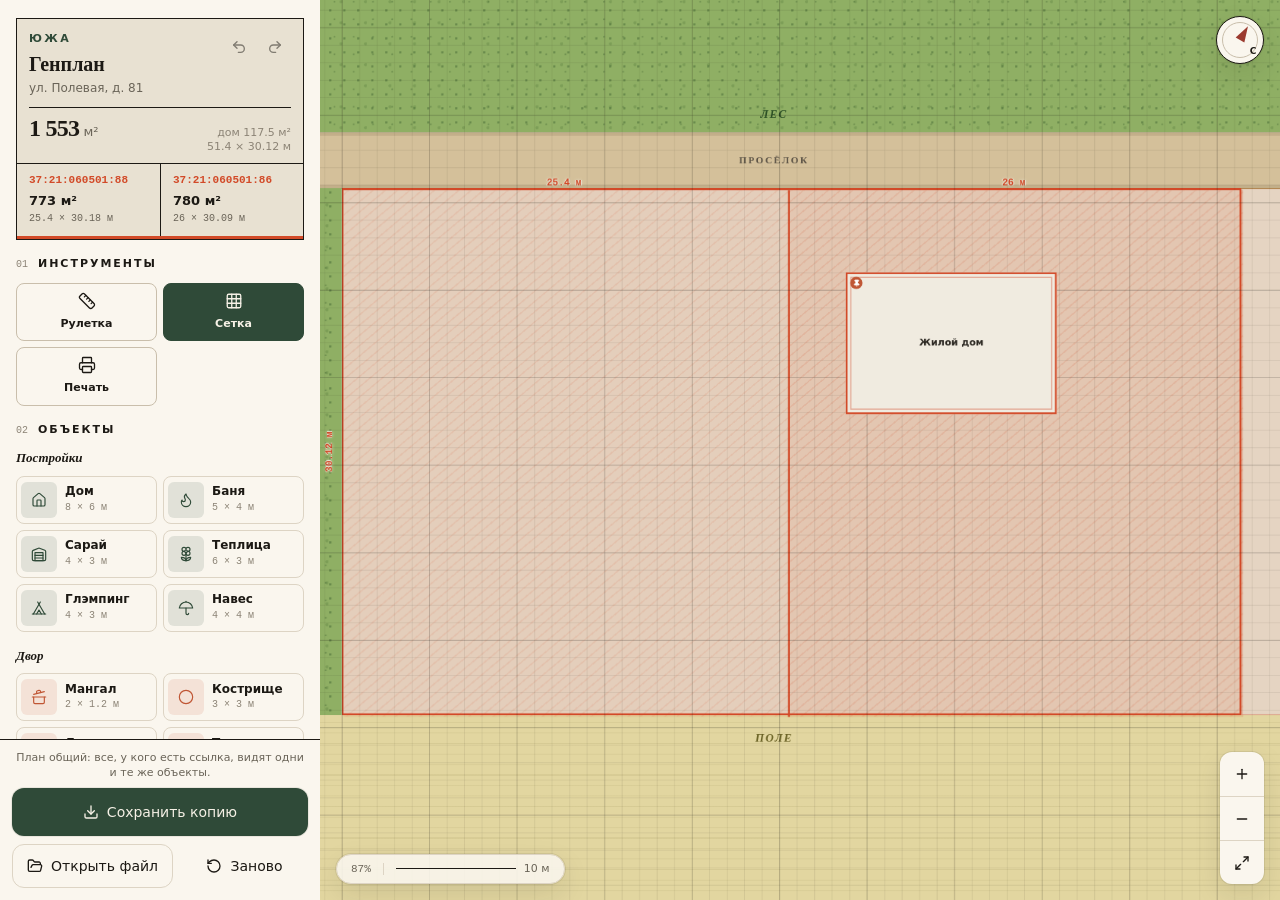
==== commit ad1371dc: "Fix flicker on pinch zoom (no contain)" ====
--- a/index.html
+++ b/index.html
@@ -72,6 +72,7 @@
 /*! tailwindcss v4.3.3 | MIT License | https://tailwindcss.com */
 @layer properties{@supports (((-webkit-hyphens:none)) and (not (margin-trim:inline))) or ((-moz-orient:inline) and (not (color:rgb(from red r g b)))){*,:before,:after,::backdrop{--tw-translate-x:0;--tw-translate-y:0;--tw-translate-z:0;--tw-rotate-x:initial;--tw-rotate-y:initial;--tw-rotate-z:initial;--tw-skew-x:initial;--tw-skew-y:initial;--tw-space-y-reverse:0;--tw-border-style:solid;--tw-leading:initial;--tw-font-weight:initial;--tw-tracking:initial;--tw-ordinal:initial;--tw-slashed-zero:initial;--tw-numeric-figure:initial;--tw-numeric-spacing:initial;--tw-numeric-fraction:initial;--tw-shadow:0 0 #0000;--tw-shadow-color:initial;--tw-shadow-alpha:100%;--tw-inset-shadow:0 0 #0000;--tw-inset-shadow-color:initial;--tw-inset-shadow-alpha:100%;--tw-ring-color:initial;--tw-ring-shadow:0 0 #0000;--tw-inset-ring-color:initial;--tw-inset-ring-shadow:0 0 #0000;--tw-ring-inset:initial;--tw-ring-offset-width:0px;--tw-ring-offset-color:#fff;--tw-ring-offset-shadow:0 0 #0000;--tw-outline-style:solid;--tw-blur:initial;--tw-brightness:initial;--tw-contrast:initial;--tw-grayscale:initial;--tw-hue-rotate:initial;--tw-invert:initial;--tw-opacity:initial;--tw-saturate:initial;--tw-sepia:initial;--tw-drop-shadow:initial;--tw-drop-shadow-color:initial;--tw-drop-shadow-alpha:100%;--tw-drop-shadow-size:initial;--tw-duration:initial;--tw-ease:initial;--tw-content:""}}}@layer theme{:root,:host{--font-sans:"Segoe UI", "Roboto", "Helvetica Neue", system-ui, sans-serif;--font-mono:ui-monospace, "Cascadia Code", "Courier New", monospace;--color-red-500:oklch(63.7% .237 25.331);--color-zinc-50:oklch(98.5% 0 none);--color-zinc-400:oklch(70.5% .015 286.067);--color-zinc-500:oklch(55.2% .016 285.938);--color-zinc-900:oklch(21% .006 285.885);--color-zinc-950:oklch(14.1% .005 285.823);--color-black:#000;--color-white:#fff;--spacing:.25rem;--container-xs:20rem;--container-md:28rem;--text-xs:.75rem;--text-xs--line-height:calc(1 / .75);--text-sm:.875rem;--text-sm--line-height:calc(1.25 / .875);--text-lg:1.125rem;--text-lg--line-height:calc(1.75 / 1.125);--text-xl:1.25rem;--text-xl--line-height:calc(1.75 / 1.25);--font-weight-medium:500;--font-weight-semibold:600;--font-weight-bold:700;--tracking-wide:.025em;--leading-tight:1.25;--leading-snug:1.375;--radius-sm:8px;--radius-md:12px;--radius-lg:18px;--radius-xl:24px;--default-transition-duration:.15s;--default-transition-timing-function:cubic-bezier(.4, 0, .2, 1);--default-font-family:var(--font-sans);--default-mono-font-family:var(--font-mono);--font-display:Georgia, "Times New Roman", serif;--color-bg:#e8e1d2;--color-surface:#faf6ee;--color-surface-2:#efe8d8;--color-fg:#1c1914;--color-muted:#6a6458;--color-subtle:#8c8476;--color-primary:#2f4a38;--color-primary-fg:#f6f1e6;--color-primary-hover:#263c2e;--color-clay:#c05634;--color-border:#ddd4c4;--color-border-strong:#c9beab;--color-ring:#2f4a38;--color-danger:#9b3a2f;--color-danger-fg:#fff8f6;--color-info:#3a5566;--color-map:#e6decc;--color-forest:#8faf64;--color-forest-ink:#2a4f24;--color-field:#e2d6a0;--color-field-ink:#6d6528;--color-road:#d4c09a;--color-plot-line:#d24a28;--color-dim:#3a5566;--color-building:#f0ebe0;--color-building-ink:#2c2822;--shadow-float:0 0 0 1px #1c191414, 0 10px 28px #1c19141a}}@layer base{*,:after,:before,::backdrop{box-sizing:border-box;border:0 solid;margin:0;padding:0}::file-selector-button{box-sizing:border-box;border:0 solid;margin:0;padding:0}html,:host{-webkit-text-size-adjust:100%;tab-size:4;line-height:1.5;font-family:var(--default-font-family,-apple-system, BlinkMacSystemFont, "Segoe UI", Roboto, "Helvetica Neue", "Noto Sans", Arial, sans-serif, "Apple Color Emoji", "Segoe UI Emoji", "Segoe UI Symbol", "Noto Color Emoji");font-feature-settings:var(--default-font-feature-settings,normal);font-variation-settings:var(--default-font-variation-settings,normal);-webkit-tap-highlight-color:transparent}hr{height:0;color:inherit;border-top-width:1px}abbr:where([title]){-webkit-text-decoration:underline dotted;text-decoration:underline dotted}h1,h2,h3,h4,h5,h6{font-size:inherit;font-weight:inherit}a{color:inherit;-webkit-text-decoration:inherit;-webkit-text-decoration:inherit;-webkit-text-decoration:inherit;-webkit-text-decoration:inherit;text-decoration:inherit}b,strong{font-weight:bolder}code,kbd,samp,pre{font-family:var(--default-mono-font-family,ui-monospace, SFMono-Regular, Menlo, Monaco, Consolas, "Liberation Mono", "Courier New", monospace);font-feature-settings:var(--default-mono-font-feature-settings,normal);font-variation-settings:var(--default-mono-font-variation-settings,normal);font-size:1em}small{font-size:80%}sub,sup{vertical-align:baseline;font-size:75%;line-height:0;position:relative}sub{bottom:-.25em}sup{top:-.5em}table{text-indent:0;border-color:inherit;border-collapse:collapse}:-moz-focusring:where(:not(iframe)){outline:auto}progress{vertical-align:baseline}summary{display:list-item}ol,ul,menu{list-style:none}img,svg,video,canvas,audio,iframe,embed,object{vertical-align:middle;display:block}img,video{max-width:100%;height:auto}button,input,select,optgroup,textarea{font:inherit;font-feature-settings:inherit;font-variation-settings:inherit;letter-spacing:inherit;color:inherit;opacity:1;background-color:#0000;border-radius:0}::file-selector-button{font:inherit;font-feature-settings:inherit;font-variation-settings:inherit;letter-spacing:inherit;color:inherit;opacity:1;background-color:#0000;border-radius:0}:where(select:is([multiple],[size])) optgroup{font-weight:bolder}:where(select:is([multiple],[size])) optgroup option{padding-inline-start:20px}::file-selector-button{margin-inline-end:4px}::placeholder{opacity:1}@supports (not ((-webkit-appearance:-apple-pay-button))) or (contain-intrinsic-size:1px){::placeholder{color:currentColor}@supports (color:color-mix(in lab, red, red)){::placeholder{color:color-mix(in oklab, currentcolor 50%, transparent)}}}textarea{resize:vertical}::-webkit-search-decoration{-webkit-appearance:none}::-webkit-date-and-time-value{min-height:1lh;text-align:inherit}::-webkit-datetime-edit{display:inline-flex}::-webkit-datetime-edit-fields-wrapper{padding:0}::-webkit-datetime-edit{padding-block:0}::-webkit-datetime-edit-year-field{padding-block:0}::-webkit-datetime-edit-month-field{padding-block:0}::-webkit-datetime-edit-day-field{padding-block:0}::-webkit-datetime-edit-hour-field{padding-block:0}::-webkit-datetime-edit-minute-field{padding-block:0}::-webkit-datetime-edit-second-field{padding-block:0}::-webkit-datetime-edit-millisecond-field{padding-block:0}::-webkit-datetime-edit-meridiem-field{padding-block:0}::-webkit-calendar-picker-indicator{line-height:1}:-moz-ui-invalid{box-shadow:none}button,input:where([type=button],[type=reset],[type=submit]){appearance:button}::file-selector-button{appearance:button}::-webkit-inner-spin-button{height:auto}::-webkit-outer-spin-button{height:auto}[hidden]:where(:not([hidden=until-found])){display:none!important}}@layer components;@layer utilities{.pointer-events-none{pointer-events:none}.visible{visibility:visible}.sr-only{clip-path:inset(50%);white-space:nowrap;border-width:0;width:1px;height:1px;margin:-1px;padding:0;position:absolute;overflow:hidden}.absolute{position:absolute}.fixed{position:fixed}.relative{position:relative}.static{position:static}.inset-0{inset:0}.inset-x-0{inset-inline:0}.inset-y-0{inset-block:0}.-top-4{top:calc(var(--spacing) * -4)}.top-0{top:0}.top-1\/2{top:50%}.top-3{top:calc(var(--spacing) * 3)}.top-4{top:calc(var(--spacing) * 4)}.right-0{right:0}.right-3{right:calc(var(--spacing) * 3)}.right-4{right:calc(var(--spacing) * 4)}.bottom-0{bottom:0}.bottom-3{bottom:calc(var(--spacing) * 3)}.bottom-4{bottom:calc(var(--spacing) * 4)}.left-0{left:0}.left-1\/2{left:50%}.left-2{left:calc(var(--spacing) * 2)}.left-3{left:calc(var(--spacing) * 3)}.z-10{z-index:10}.z-20{z-index:20}.z-30{z-index:30}.z-50{z-index:50}.mt-1{margin-top:var(--spacing)}.mb-2{margin-bottom:calc(var(--spacing) * 2)}.ml-auto{margin-left:auto}.block{display:block}.contents{display:contents}.flex{display:flex}.grid{display:grid}.hidden{display:none}.inline{display:inline}.inline-flex{display:inline-flex}.table{display:table}.size-3{width:calc(var(--spacing) * 3);height:calc(var(--spacing) * 3)}.size-3\.5{width:calc(var(--spacing) * 3.5);height:calc(var(--spacing) * 3.5)}.size-4{width:calc(var(--spacing) * 4);height:calc(var(--spacing) * 4)}.size-6{width:calc(var(--spacing) * 6);height:calc(var(--spacing) * 6)}.size-8{width:calc(var(--spacing) * 8);height:calc(var(--spacing) * 8)}.size-10{width:calc(var(--spacing) * 10);height:calc(var(--spacing) * 10)}.size-11{width:calc(var(--spacing) * 11);height:calc(var(--spacing) * 11)}.h-1\.5{height:calc(var(--spacing) * 1.5)}.h-3{height:calc(var(--spacing) * 3)}.h-8{height:calc(var(--spacing) * 8)}.h-10{height:calc(var(--spacing) * 10)}.h-11{height:calc(var(--spacing) * 11)}.h-\[min\(92dvh\,48rem\)\]{height:min(92dvh,48rem)}.h-auto{height:auto}.h-full{height:100%}.h-px{height:1px}.max-h-\[92dvh\]{max-height:92dvh}.min-h-0{min-height:0}.min-h-11{min-height:calc(var(--spacing) * 11)}.min-h-12{min-height:calc(var(--spacing) * 12)}.min-h-screen{min-height:100vh}.w-8{width:calc(var(--spacing) * 8)}.w-80{width:calc(var(--spacing) * 80)}.w-full{width:100%}.w-px{width:1px}.max-w-\[min\(90\%\,20rem\)\]{max-width:min(90%,20rem)}.max-w-md{max-width:var(--container-md)}.max-w-xs{max-width:var(--container-xs)}.min-w-0{min-width:0}.min-w-80{min-width:calc(var(--spacing) * 80)}.flex-1{flex:1}.shrink-0{flex-shrink:0}.grow{flex-grow:1}.-translate-x-1\/2{--tw-translate-x:calc(calc(1 / 2 * 100%) * -1);translate:var(--tw-translate-x) var(--tw-translate-y)}.-translate-y-1\/2{--tw-translate-y:calc(calc(1 / 2 * 100%) * -1);translate:var(--tw-translate-x) var(--tw-translate-y)}.-rotate-90{rotate:-90deg}.transform{transform:var(--tw-rotate-x,) var(--tw-rotate-y,) var(--tw-rotate-z,) var(--tw-skew-x,) var(--tw-skew-y,)}.cursor-crosshair{cursor:crosshair}.cursor-pointer{cursor:pointer}.touch-none{touch-action:none}.resize{resize:both}.grid-cols-2{grid-template-columns:repeat(2,minmax(0,1fr))}.flex-col{flex-direction:column}.place-items-center{place-items:center}.items-center{align-items:center}.justify-between{justify-content:space-between}.justify-center{justify-content:center}.gap-0\.5{gap:calc(var(--spacing) * .5)}.gap-1{gap:var(--spacing)}.gap-2{gap:calc(var(--spacing) * 2)}.gap-3{gap:calc(var(--spacing) * 3)}:where(.space-y-1>:not(:last-child)){--tw-space-y-reverse:0;margin-block-start:calc(var(--spacing) * var(--tw-space-y-reverse));margin-block-end:calc(var(--spacing) * calc(1 - var(--tw-space-y-reverse)))}:where(.space-y-2>:not(:last-child)){--tw-space-y-reverse:0;margin-block-start:calc(calc(var(--spacing) * 2) * var(--tw-space-y-reverse));margin-block-end:calc(calc(var(--spacing) * 2) * calc(1 - var(--tw-space-y-reverse)))}:where(.space-y-3>:not(:last-child)){--tw-space-y-reverse:0;margin-block-start:calc(calc(var(--spacing) * 3) * var(--tw-space-y-reverse));margin-block-end:calc(calc(var(--spacing) * 3) * calc(1 - var(--tw-space-y-reverse)))}.self-center{align-self:center}.truncate{text-overflow:ellipsis;white-space:nowrap;overflow:hidden}.overflow-hidden{overflow:hidden}.rounded-full{border-radius:2147483647px}.rounded-md{border-radius:var(--radius-md)}.rounded-sm{border-radius:var(--radius-sm)}.rounded-t-xl{border-top-left-radius:var(--radius-xl);border-top-right-radius:var(--radius-xl)}.border{border-style:var(--tw-border-style);border-width:1px}.border-2{border-style:var(--tw-border-style);border-width:2px}.border-border{border-color:var(--color-border)}.border-border-strong{border-color:var(--color-border-strong)}.border-clay{border-color:var(--color-clay)}.border-white{border-color:var(--color-white)}.bg-bg{background-color:var(--color-bg)}.bg-black\/10{background-color:#0000001a}@supports (color:color-mix(in lab, red, red)){.bg-black\/10{background-color:color-mix(in oklab, var(--color-black) 10%, transparent)}}.bg-border{background-color:var(--color-border)}.bg-clay{background-color:var(--color-clay)}.bg-clay\/5{background-color:#c056340d}@supports (color:color-mix(in lab, red, red)){.bg-clay\/5{background-color:color-mix(in oklab, var(--color-clay) 5%, transparent)}}.bg-danger{background-color:var(--color-danger)}.bg-fg{background-color:var(--color-fg)}.bg-fg\/30{background-color:#1c19144d}@supports (color:color-mix(in lab, red, red)){.bg-fg\/30{background-color:color-mix(in oklab, var(--color-fg) 30%, transparent)}}.bg-map{background-color:var(--color-map)}.bg-primary{background-color:var(--color-primary)}.bg-surface{background-color:var(--color-surface)}.bg-surface-2{background-color:var(--color-surface-2)}.bg-transparent{background-color:#0000}.bg-zinc-50{background-color:var(--color-zinc-50)}.object-cover{object-fit:cover}.p-2{padding:calc(var(--spacing) * 2)}.px-2{padding-inline:calc(var(--spacing) * 2)}.px-2\.5{padding-inline:calc(var(--spacing) * 2.5)}.px-3{padding-inline:calc(var(--spacing) * 3)}.px-3\.5{padding-inline:calc(var(--spacing) * 3.5)}.px-4{padding-inline:calc(var(--spacing) * 4)}.px-5{padding-inline:calc(var(--spacing) * 5)}.px-6{padding-inline:calc(var(--spacing) * 6)}.py-0\.5{padding-block:calc(var(--spacing) * .5)}.py-1\.5{padding-block:calc(var(--spacing) * 1.5)}.py-2{padding-block:calc(var(--spacing) * 2)}.pt-5{padding-top:calc(var(--spacing) * 5)}.pb-3{padding-bottom:calc(var(--spacing) * 3)}.text-center{text-align:center}.font-display{font-family:var(--font-display)}.font-mono{font-family:var(--font-mono)}.text-lg{font-size:var(--text-lg);line-height:var(--tw-leading,var(--text-lg--line-height))}.text-sm{font-size:var(--text-sm);line-height:var(--tw-leading,var(--text-sm--line-height))}.text-xl{font-size:var(--text-xl);line-height:var(--tw-leading,var(--text-xl--line-height))}.text-xs{font-size:var(--text-xs);line-height:var(--tw-leading,var(--text-xs--line-height))}.text-\[11px\]{font-size:11px}.leading-snug{--tw-leading:var(--leading-snug);line-height:var(--leading-snug)}.leading-tight{--tw-leading:var(--leading-tight);line-height:var(--leading-tight)}.font-bold{--tw-font-weight:var(--font-weight-bold);font-weight:var(--font-weight-bold)}.font-medium{--tw-font-weight:var(--font-weight-medium);font-weight:var(--font-weight-medium)}.font-semibold{--tw-font-weight:var(--font-weight-semibold);font-weight:var(--font-weight-semibold)}.tracking-wide{--tw-tracking:var(--tracking-wide);letter-spacing:var(--tracking-wide)}.break-words{overflow-wrap:break-word}.whitespace-nowrap{white-space:nowrap}.text-bg{color:var(--color-bg)}.text-clay{color:var(--color-clay)}.text-danger-fg{color:var(--color-danger-fg)}.text-dim{color:var(--color-dim)}.text-fg{color:var(--color-fg)}.text-muted{color:var(--color-muted)}.text-primary-fg{color:var(--color-primary-fg)}.text-red-500{color:var(--color-red-500)}.text-subtle{color:var(--color-subtle)}.text-zinc-500{color:var(--color-zinc-500)}.text-zinc-900{color:var(--color-zinc-900)}.tabular-nums{--tw-numeric-spacing:tabular-nums;font-variant-numeric:var(--tw-ordinal,) var(--tw-slashed-zero,) var(--tw-numeric-figure,) var(--tw-numeric-spacing,) var(--tw-numeric-fraction,)}.underline-offset-4{text-underline-offset:4px}.antialiased{-webkit-font-smoothing:antialiased;-moz-osx-font-smoothing:grayscale}.opacity-70{opacity:.7}.shadow-\[0_0_0_1px_rgb\(31_28_22\/0\.02\)\]{--tw-shadow:0 0 0 1px var(--tw-shadow-color,#1f1c1605);box-shadow:var(--tw-inset-shadow), var(--tw-inset-ring-shadow), var(--tw-ring-offset-shadow), var(--tw-ring-shadow), var(--tw-shadow)}.shadow-\[0_0_0_1px_rgb\(31_28_22\/0\.08\)\]{--tw-shadow:0 0 0 1px var(--tw-shadow-color,#1f1c1614);box-shadow:var(--tw-inset-shadow), var(--tw-inset-ring-shadow), var(--tw-ring-offset-shadow), var(--tw-ring-shadow), var(--tw-shadow)}.shadow-\[var\(--shadow-float\)\]{--tw-shadow:var(--shadow-float);box-shadow:var(--tw-inset-shadow), var(--tw-inset-ring-shadow), var(--tw-ring-offset-shadow), var(--tw-ring-shadow), var(--tw-shadow)}.shadow-md{--tw-shadow:0 4px 6px -1px var(--tw-shadow-color,#0000001a), 0 2px 4px -2px var(--tw-shadow-color,#0000001a);box-shadow:var(--tw-inset-shadow), var(--tw-inset-ring-shadow), var(--tw-ring-offset-shadow), var(--tw-ring-shadow), var(--tw-shadow)}.shadow-sm{--tw-shadow:0 1px 3px 0 var(--tw-shadow-color,#0000001a), 0 1px 2px -1px var(--tw-shadow-color,#0000001a);box-shadow:var(--tw-inset-shadow), var(--tw-inset-ring-shadow), var(--tw-ring-offset-shadow), var(--tw-ring-shadow), var(--tw-shadow)}.outline{outline-style:var(--tw-outline-style);outline-width:1px}.blur{--tw-blur:blur(8px);filter:var(--tw-blur,) var(--tw-brightness,) var(--tw-contrast,) var(--tw-grayscale,) var(--tw-hue-rotate,) var(--tw-invert,) var(--tw-saturate,) var(--tw-sepia,) var(--tw-drop-shadow,)}.transition-\[background-color\,box-shadow\,transform\,opacity\]{transition-property:background-color,box-shadow,transform,opacity;transition-timing-function:var(--tw-ease,var(--default-transition-timing-function));transition-duration:var(--tw-duration,var(--default-transition-duration))}.transition-\[border-color\,box-shadow\]{transition-property:border-color,box-shadow;transition-timing-function:var(--tw-ease,var(--default-transition-timing-function));transition-duration:var(--tw-duration,var(--default-transition-duration))}.transition-transform{transition-property:transform,translate,scale,rotate;transition-timing-function:var(--tw-ease,var(--default-transition-timing-function));transition-duration:var(--tw-duration,var(--default-transition-duration))}.duration-150{--tw-duration:.15s;transition-duration:.15s}.ease-\[cubic-bezier\(0\.22\,1\,0\.36\,1\)\]{--tw-ease:cubic-bezier(.22,1,.36,1);transition-timing-function:cubic-bezier(.22,1,.36,1)}.select-none{-webkit-user-select:none;user-select:none}.file\:border-0::file-selector-button{border-style:var(--tw-border-style);border-width:0}.file\:bg-transparent::file-selector-button{background-color:#0000}.file\:text-sm::file-selector-button{font-size:var(--text-sm);line-height:var(--tw-leading,var(--text-sm--line-height))}.file\:font-medium::file-selector-button{--tw-font-weight:var(--font-weight-medium);font-weight:var(--font-weight-medium)}.placeholder\:text-subtle::placeholder{color:var(--color-subtle)}.after\:absolute:after{content:var(--tw-content);position:absolute}.after\:-inset-3:after{content:var(--tw-content);inset:calc(var(--spacing) * -3)}.after\:content-\[\'\'\]:after{--tw-content:"";content:var(--tw-content)}@media (hover:hover){.hover\:bg-primary-hover:hover{background-color:var(--color-primary-hover)}.hover\:bg-surface-2:hover{background-color:var(--color-surface-2)}.hover\:underline:hover{text-decoration-line:underline}.hover\:opacity-90:hover{opacity:.9}}.focus-visible\:ring-2:focus-visible{--tw-ring-shadow:var(--tw-ring-inset,) 0 0 0 calc(2px + var(--tw-ring-offset-width)) var(--tw-ring-color,currentcolor);box-shadow:var(--tw-inset-shadow), var(--tw-inset-ring-shadow), var(--tw-ring-offset-shadow), var(--tw-ring-shadow), var(--tw-shadow)}.focus-visible\:ring-ring:focus-visible{--tw-ring-color:var(--color-ring)}.focus-visible\:outline-none:focus-visible{--tw-outline-style:none;outline-style:none}.active\:scale-\[0\.98\]:active{scale:.98}.disabled\:pointer-events-none:disabled{pointer-events:none}.disabled\:cursor-not-allowed:disabled{cursor:not-allowed}.disabled\:cursor-wait:disabled{cursor:wait}.disabled\:no-underline:disabled{text-decoration-line:none}.disabled\:opacity-50:disabled{opacity:.5}@media (width>=48rem){.md\:bottom-4{bottom:calc(var(--spacing) * 4)}.md\:left-4{left:calc(var(--spacing) * 4)}.md\:block{display:block}.md\:inline{display:inline}.md\:flex-row{flex-direction:row}}@media (prefers-color-scheme:dark){.dark\:bg-white\/20{background-color:#fff3}@supports (color:color-mix(in lab, red, red)){.dark\:bg-white\/20{background-color:color-mix(in oklab, var(--color-white) 20%, transparent)}}.dark\:bg-zinc-950{background-color:var(--color-zinc-950)}.dark\:text-zinc-50{color:var(--color-zinc-50)}.dark\:text-zinc-400{color:var(--color-zinc-400)}}.\[\&_svg\]\:pointer-events-none svg{pointer-events:none}.\[\&_svg\]\:size-4 svg{width:calc(var(--spacing) * 4);height:calc(var(--spacing) * 4)}.\[\&_svg\]\:shrink-0 svg{flex-shrink:0}}button,[role=button]{cursor:pointer}html,body,#root{height:100%;min-height:100dvh;max-height:100dvh}html{background:#e8e1d2}body{margin:0;overflow:hidden}.desk-sidebar{display:none}.phone-chrome{display:flex}.desk-only{display:none}@media (width>=900px) and (hover:hover) and (pointer:fine){.desk-sidebar{display:flex}.phone-chrome{display:none!important}.desk-only{display:flex}.phone-shell{display:flex;flex-direction:column;min-height:0}.phone-stage,.print-map{flex:1;min-height:0;height:auto}}.safe-top{padding-top:max(.5rem, env(safe-area-inset-top))}.safe-bottom{padding-bottom:max(.5rem, env(safe-area-inset-bottom))}.print-map{touch-action:none;-webkit-user-select:none;user-select:none;background-color:var(--color-map)}.terrain-forest{background-color:var(--color-forest);background-image:radial-gradient(circle at 18% 28%,#2a4f2461 1.3px,#0000 1.5px),radial-gradient(circle at 62% 54%,#2a4f244d 1.1px,#0000 1.3px),radial-gradient(circle at 40% 78%,#3a602838 1.7px,#0000 1.9px);background-size:16px 16px,22px 20px,28px 24px}.terrain-field{background-color:var(--color-field);background-image:repeating-linear-gradient(0deg,#0000 0 11px,#6e64281a 11px 12px)}.zone-label{font-family:var(--font-display);letter-spacing:.12em;text-transform:uppercase;pointer-events:none;white-space:nowrap;font-size:13px;font-style:italic;font-weight:600;position:absolute}.zone-forest{color:var(--color-forest-ink);bottom:12px;left:50%;transform:translate(-50%)}.zone-field{color:var(--color-field-ink);top:16px;left:50%;transform:translate(-50%)}.zone-side{top:50%;bottom:auto;left:50%;transform:translate(-50%,-50%)rotate(-90deg)}.zone-road{color:#5c5346;letter-spacing:.18em;font-size:11px;font-style:normal;top:50%;left:50%;transform:translate(-50%,-50%)}.dirt-road{background:var(--color-road);box-shadow:inset 0 4px #5c4a3024,inset 0 -4px #5c4a3024}.cad-site{border:2.5px solid var(--color-plot-line)}.cad-parcel-88{background:repeating-linear-gradient(-40deg,#d24a281c 0 1.5px,#0000 1.5px 9px),#d24a281a}.cad-parcel-86{background:repeating-linear-gradient(-40deg,#d24a2824 0 1.5px,#0000 1.5px 9px),#d24a2829}.cad-split{border-left:2px solid var(--color-plot-line);z-index:2;width:0}.cad-neighbor{background-color:#d24a280f;border:1.5px solid #d24a2859}.cad-dim{font-family:var(--font-mono);color:var(--color-plot-line);text-shadow:0 0 4px var(--color-map), 1px 0 0 var(--color-map), -1px 0 0 var(--color-map);font-size:11px;font-weight:600;position:absolute}.sidebar-panel{background:var(--color-surface);grid-template-rows:minmax(0,1fr) auto;height:100%;min-height:0;display:grid;overflow:hidden}.sidebar-head{padding:0 0 16px}.sidebar-panel.is-compact .sidebar-head{padding-bottom:8px}.sidebar-panel.is-compact .stat-num{font-size:18px}.sidebar-panel.is-compact .parcel-pair{display:none}.sidebar-panel.is-compact .title-stats{margin-top:6px;padding-top:6px}.sidebar-panel.is-compact .stat-cap{display:none}.title-block{border:1.5px solid var(--color-fg);background:var(--color-bg);padding:12px 12px 0}.title-row{justify-content:space-between;align-items:flex-start;gap:8px;display:flex}.title-kicker{letter-spacing:.22em;text-transform:uppercase;color:var(--color-primary);font-size:11px;font-weight:600}.title-addr{color:var(--color-muted);margin-top:2px;font-size:12px}.title-stats{border-top:1px solid var(--color-fg);justify-content:space-between;align-items:baseline;gap:12px;margin-top:10px;padding-top:8px;display:flex}.stat-num{font-family:var(--font-display);letter-spacing:-.03em;font-size:24px;font-weight:600;line-height:1}.stat-unit{letter-spacing:0;color:var(--color-muted);margin-left:4px;font-size:13px;font-weight:500}.stat-cap{color:var(--color-subtle);text-align:right;font-size:11px;line-height:1.35}.parcel-pair{border-top:1px solid var(--color-fg);grid-template-columns:1fr 1fr;margin:8px -12px 0;display:grid}.parcel-cell{padding:8px 12px 10px}.parcel-cell+.parcel-cell{border-left:1px solid var(--color-fg)}.parcel-id{font-family:var(--font-mono);color:var(--color-plot-line);font-size:11px;font-weight:600}.parcel-area{margin-top:2px;font-size:13px;font-weight:600}.parcel-dim{font-family:var(--font-mono);color:var(--color-muted);margin-top:1px;font-size:10px}.title-rule{background:var(--color-plot-line);height:3px;margin:0 -12px}.sidebar-body{overscroll-behavior:contain;-webkit-overflow-scrolling:touch;min-height:0;padding:18px 16px 20px;overflow-y:auto}.sheet-chrome{flex-shrink:0;justify-content:flex-end;align-items:center;min-height:48px;padding:8px 10px 4px;display:flex;position:relative}.sheet-handle{background:var(--color-border-strong);border-radius:999px;width:44px;height:5px;position:absolute;top:10px;left:50%;transform:translate(-50%)}.sheet-close{z-index:1;background:var(--color-fg);min-height:40px;color:var(--color-surface);letter-spacing:.02em;border-radius:999px;align-items:center;gap:4px;padding:0 14px 0 10px;font-size:13px;font-weight:700;display:inline-flex;position:relative;box-shadow:0 1px 2px #1c191440}.sheet-close:active{transform:scale(.97)}.sidebar-foot{border-top:1.5px solid var(--color-fg);background:var(--color-surface);flex-direction:column;gap:8px;padding:10px 12px 12px;display:flex}.sidebar-panel.is-compact .sidebar-foot{padding:8px 12px max(10px, env(safe-area-inset-bottom))}.foot-split{grid-template-columns:1fr 1fr;gap:8px;display:grid}.foot-row{align-items:stretch;gap:8px;display:flex}.confirm-box{border:1.5px solid var(--color-fg);padding:10px}.confirm-copy{font-family:var(--font-display);color:var(--color-fg);margin:0 0 10px;font-size:13px;font-style:italic;font-weight:600}.sec{margin-bottom:16px}.sec-label{letter-spacing:.18em;text-transform:uppercase;color:var(--color-fg);align-items:baseline;gap:8px;margin-bottom:10px;font-size:11px;font-weight:600;display:flex}.sec-n{font-family:var(--font-mono);letter-spacing:0;min-width:1.4em;color:var(--color-subtle);font-size:10px;font-weight:500}.angle-readout{font-family:var(--font-mono);tabular-nums:true;font-variant-numeric:tabular-nums;font-size:12px;font-weight:600}.tool-grid{grid-template-columns:1fr 1fr;gap:6px;display:grid}.tool-tile{border:1px solid var(--color-border-strong);border-radius:var(--radius-sm);background:var(--color-surface);width:100%;min-height:56px;color:var(--color-fg);flex-direction:column;justify-content:center;align-items:center;gap:6px;padding:8px 4px;font-size:11px;font-weight:600;transition:background-color .15s cubic-bezier(.22,1,.36,1),color .15s cubic-bezier(.22,1,.36,1),border-color .15s cubic-bezier(.22,1,.36,1);display:flex}.tool-tile:hover{background:var(--color-surface-2)}.tool-tile:focus-visible,.place-btn:focus-visible,.plan-item:focus-visible{outline:2px solid var(--color-ring);outline-offset:2px}.tool-tile svg{stroke-width:1.75px;width:18px;height:18px}.tool-tile.is-on{background:var(--color-primary);border-color:var(--color-primary);color:var(--color-primary-fg)}.tool-tile.is-hot{background:var(--color-clay);border-color:var(--color-clay);color:var(--color-primary-fg)}.group-label{font-family:var(--font-display);color:var(--color-fg);margin:0 0 8px;font-size:13px;font-style:italic;font-weight:600}.place-group+.place-group{margin-top:14px}.place-grid{grid-template-columns:1fr 1fr;gap:6px;display:grid}.place-btn{border-radius:var(--radius-sm);border:1px solid var(--color-border);background:var(--color-surface);text-align:left;min-height:48px;color:var(--color-fg);grid-template-columns:36px 1fr;align-items:center;gap:8px;padding:4px 8px 4px 4px;transition:background-color .15s cubic-bezier(.22,1,.36,1),border-color .15s cubic-bezier(.22,1,.36,1);display:grid}.place-btn:hover{border-color:var(--color-border-strong);background:var(--color-bg)}.place-ico{background:var(--color-bg);width:36px;height:36px;color:var(--color-primary);border-radius:6px;place-items:center;display:grid}.place-build .place-ico{color:var(--color-primary);background:#2f4a381f}.place-yard .place-ico{color:var(--color-clay);background:#c056341f}.place-green .place-ico{color:var(--color-forest-ink);background:#8faf6447}.place-measure .place-ico{color:var(--color-info);background:#3a55661f}.place-copy{flex-direction:column;gap:1px;min-width:0;display:flex}.place-name{font-size:12px;font-weight:600;line-height:1.2}.place-meta{font-family:var(--font-mono);color:var(--color-subtle);font-size:10px}.prop-card{border:1.5px solid var(--color-fg);padding:12px}.prop-card-float{overscroll-behavior:contain;border-radius:var(--radius-lg);background:var(--color-surface);max-height:min(58vh,32rem);box-shadow:var(--shadow-float);overflow-y:auto}.place-hint{z-index:25;pointer-events:none;border-radius:var(--radius-lg);border:1.5px solid var(--color-fg);background:var(--color-surface);box-shadow:var(--shadow-float);text-align:center;color:var(--color-fg);padding:10px 14px;font-size:13px;font-weight:600;line-height:1.35;position:absolute;bottom:10px;left:10px;right:10px}.mobile-inspector{right:10px;bottom:max(10px, calc(var(--kb-inset,0px) - 4.75rem));z-index:30;pointer-events:none;position:absolute;left:10px}.mobile-inspector .prop-card{pointer-events:auto}@media (width<=767px){.print-map:has(+.mobile-inspector) .hud-zoom{top:4.5rem;bottom:auto}.print-map:has(+.mobile-inspector) .hud-scale{display:none}}.prop-head{border-bottom:3px solid var(--color-plot-line);justify-content:space-between;align-items:baseline;gap:8px;margin:-12px -12px 12px;padding:10px 12px;display:flex}.prop-name{font-family:var(--font-display);font-size:16px;font-weight:600;line-height:1.2}.setback-grid{border:1px solid var(--color-border);background:var(--color-border);grid-template-columns:1fr 1fr;gap:1px;margin-top:4px;display:grid;overflow:hidden}.setback-cell{background:var(--color-bg);padding:8px 10px}.setback-cap{letter-spacing:.08em;text-transform:uppercase;color:var(--color-subtle);font-size:10px}.setback-val{font-family:var(--font-mono);font-variant-numeric:tabular-nums;margin-top:2px;font-size:13px;font-weight:600}.empty-hint{border:1px dashed var(--color-border-strong);text-align:center;font-family:var(--font-display);color:var(--color-subtle);padding:18px 12px;font-size:13px;font-style:italic}.plan-item{border-radius:var(--radius-sm);text-align:left;align-items:center;gap:8px;width:100%;min-height:44px;padding:6px 8px;font-size:12px;display:flex}.plan-item:hover{background:var(--color-bg)}.plan-item.is-on{background:var(--color-bg);box-shadow:inset 0 0 0 1px var(--color-fg);font-weight:600}.site-topbar{background:var(--color-surface);box-shadow:inset 0 -2px 0 var(--color-plot-line)}.compass-dial{border:1px solid var(--color-fg);background:var(--color-surface);width:48px;height:48px;box-shadow:var(--shadow-float);border-radius:50%;position:relative}.compass-dial:before{content:"";border:1px solid var(--color-border-strong);border-radius:50%;position:absolute;inset:5px}.compass-needle{border-right:5px solid #0000;border-bottom:16px solid var(--color-danger);transform-origin:50% 16px;z-index:1;border-left:5px solid #0000;width:0;height:0;margin-left:-5px;position:absolute;top:7px;left:50%}.compass-n{z-index:1;letter-spacing:.06em;color:var(--color-fg);font-size:9px;font-weight:700;position:absolute;bottom:5px;right:6px}.hud-zoom{border-radius:var(--radius-md);background:var(--color-surface);box-shadow:var(--shadow-float);overflow:hidden}.hud-zoom>button{box-shadow:none;border-radius:0}.hud-zoom>button+button{border-top:1px solid var(--color-border)}.hud-scale{border:1px solid var(--color-border);color:var(--color-muted);box-shadow:var(--shadow-float);background:#faf6eee0;border-radius:999px;align-items:center;gap:12px;padding:6px 14px;font-size:11px;display:flex}@media (width<=899px),(hover:none){.hud-scale{pointer-events:none;gap:8px;padding:4px 10px;font-size:10px}}.android-dock{border-top:1.5px solid var(--color-fg);background:var(--color-surface);padding:6px 8px max(8px, env(safe-area-inset-bottom));justify-content:space-around;align-items:stretch;gap:4px}.android-dock svg{stroke-width:1.75px;width:20px;height:20px}.map-obj{text-align:center;color:#fff;-webkit-user-select:none;user-select:none;cursor:grab;touch-action:none;transform-origin:50%;border:1.5px solid #1c191438;flex-direction:column;justify-content:center;align-items:center;font-size:11px;font-weight:600;line-height:1.15;display:flex;position:absolute;box-shadow:0 1px 2px #1c191433}.map-obj:active{cursor:grabbing}.map-obj.is-locked,.map-obj.is-locked:active{cursor:default}.map-obj.is-selected{z-index:40;box-shadow:0 0 0 3px var(--color-info), 0 8px 18px #1c191438;border-color:#fff}.map-obj.is-measure{box-shadow:0 0 0 3px var(--color-clay)}.map-obj .obj-name{pointer-events:none;text-shadow:0 1px 1px #0000004d;padding:0 4px}.map-obj .obj-dims{opacity:.9;pointer-events:none;font-size:9px;font-weight:500}.obj-caption{z-index:3;border:1px solid var(--color-fg);background:var(--color-surface);color:var(--color-fg);white-space:nowrap;pointer-events:none;box-shadow:var(--shadow-float);transform-origin:top;align-items:baseline;gap:6px;padding:3px 8px;font-size:11px;font-weight:600;line-height:1.2;display:flex;position:absolute;top:calc(100% + 6px);left:50%}.obj-caption span{font-family:var(--font-mono);color:var(--color-muted);font-size:10px;font-weight:500}.kind-house{background:#7a4334;border-color:#4e2a22}.kind-existing-house{background:var(--color-building);border:2.5px solid var(--color-plot-line);color:var(--color-building-ink);box-shadow:inset 0 0 0 3px var(--color-building), inset 0 0 0 4.5px #d24a2866}.kind-existing-house .obj-name,.kind-existing-house .obj-dims{text-shadow:none;color:var(--color-building-ink)}.kind-banya{background:#6e3c30}.kind-shed{background:#5e5144}.kind-greenhouse{background:#4a6b42}.kind-glamping{background:#b45a32}.kind-canopy{background:#5a6872}.kind-bbq{background:#9a3d32}.kind-firepit{background:#b4541c;border:2px dashed #fff;border-radius:50%}.kind-shower{background:#3a6780}.kind-toilet{background:#5f6468}.kind-well{background:#2f6874;border-radius:50%}.kind-wellpit{background:#8a8680;border:3px solid #4a4742;border-radius:50%;box-shadow:inset 0 0 0 7px #c5c0b6,inset 0 0 0 10px #4a4742}.kind-septic{background:#6a6258;border-style:solid;border-color:#3d3932;border-radius:10px}.kind-water{color:#e8f4f6;box-shadow:none;background:#3a7a8c;border-style:dashed;border-color:#1e4a56;border-radius:4px}.kind-parking{background:#4a525a;border-style:dashed}.kind-path{color:#3a342c;box-shadow:none;background:#d2cbbd;border-style:dashed;border-color:#7a7266}.kind-fence{box-shadow:none;background:#5a4636}.kind-gate{box-shadow:none;background:linear-gradient(90deg,#6b5340 0 46%,#d8cfc0 46% 54%,#6b5340 54% 100%);border-color:#3a2c22}.kind-archery{background:#2e3a42;border-radius:18px}.kind-pond{background:#3a7482;border-radius:40%}.kind-garden{background:#62843c}.kind-tree{background:#2d6236;border-radius:50%}.kind-shrub{background:#4a7438;border-radius:50%}.kind-ruler{transform-origin:0;box-shadow:none;color:#fff;background:#3a5566e6;border:1.5px dashed #1f3544;border-radius:2px;height:12px!important}.ruler-label{color:var(--color-info);white-space:nowrap;pointer-events:none;text-shadow:0 0 3px #fff,1px 1px #fff,-1px -1px #fff;font-size:11px;font-weight:700;position:absolute;bottom:14px;left:50%;transform:translate(-50%)}.handle{z-index:12;border:2px solid var(--color-info);touch-action:none;background:#fff;position:absolute}.handle-resize{cursor:se-resize;border-radius:50%;width:16px;height:16px;bottom:-8px;right:-8px}.kind-ruler .handle-resize{background:var(--color-info);cursor:ew-resize;border:none;border-radius:2px;width:8px;height:16px;top:50%;bottom:auto;right:-6px;transform:translateY(-50%)}.handle-rotate{cursor:grab;border-radius:50%;width:16px;height:16px;margin-left:-8px;top:-28px;left:50%}.handle-rotate:after{content:"";background:var(--color-info);width:2px;height:12px;position:absolute;top:16px;left:7px}.handle-lock{cursor:pointer;width:28px;height:28px;color:var(--color-info);border-radius:50%;justify-content:center;align-items:center;display:flex;top:-36px;left:-14px}.handle-lock svg{fill:currentColor;width:14px;height:14px}.handle-lock.is-on{background:var(--color-clay);border-color:var(--color-clay);color:#fff}.handle-props{cursor:pointer;width:28px;height:28px;color:var(--color-info);border-radius:50%;justify-content:center;align-items:center;display:flex;top:-36px;left:auto;right:-14px}.handle-props svg{width:14px;height:14px}.lock-badge{background:var(--color-clay);color:#fff;pointer-events:none;border-radius:50%;justify-content:center;align-items:center;width:14px;height:14px;display:flex;position:absolute;top:3px;left:3px}.lock-badge svg{fill:currentColor;width:9px;height:9px}.kind-ruler .handle-rotate{background:var(--color-info);border-color:#fff;top:-32px}@media (pointer:coarse){.handle-resize{width:28px;height:28px;bottom:-14px;right:-14px}.handle-rotate{width:28px;height:28px;margin-left:-14px;top:-38px}.handle-rotate:after{top:28px;left:13px}.handle-lock{top:-42px;left:-16px}.handle-props{top:-42px;right:-16px}.kind-ruler .handle-resize{width:16px;height:28px;right:-10px}.kind-ruler .handle-rotate{top:-42px}}.paper-grid{background-image:linear-gradient(#1c191433 1px,#0000 1px),linear-gradient(90deg,#1c191433 1px,#0000 1px),linear-gradient(#1c191417 1px,#0000 1px),linear-gradient(90deg,#1c191417 1px,#0000 1px);background-size:100px 100px,100px 100px,20px 20px,20px 20px}.dim-h{border-top:1.5px dashed var(--color-dim);height:0}.dim-v{border-left:1.5px dashed var(--color-dim);width:0}@media print{.no-print{display:none!important}.print-map{width:100%!important;height:100vh!important;position:static!important;inset:auto!important}}@media (prefers-reduced-motion:reduce){*{transition-duration:.01ms!important;animation-duration:.01ms!important}}.print-map.is-pinching .handle,.print-map.is-pinching .lock-badge{visibility:hidden;pointer-events:none}.mobile-inspector{z-index:70;pointer-events:auto}.plan-drawer{z-index:80;position:absolute;inset:0}.plan-drawer-bg{background:#1c191452;border:0;padding:0;position:absolute;inset:0}.plan-drawer-panel{z-index:1;background:var(--color-surface);height:auto;max-height:none;box-shadow:var(--shadow-float);border-radius:16px 16px 0 0;flex-direction:column;display:flex;position:absolute;inset:0;overflow:hidden}.plan-drawer-panel .sidebar-panel{height:100%}.absolute{position:absolute}.relative{position:relative}.fixed{position:fixed}.inset-0{inset:0}.top-0{top:0}.left-0{left:0}.flex-1{flex:1}.min-w-0{min-width:0}.w-full{width:100%}.print-map{position:relative;overflow:hidden}.map-world{transform-origin:0 0;position:absolute;top:0;left:0}.plan-drawer-scroll{flex-direction:column;flex:auto;min-height:0;display:flex;overflow:hidden}.plan-drawer-scroll .sidebar-panel{flex:auto;flex-direction:column!important;height:auto!important;min-height:0!important;display:flex!important;overflow:hidden!important}.plan-drawer-scroll .sidebar-body{flex:auto!important;min-height:0!important;overflow-y:auto!important}.plan-drawer-scroll .sidebar-foot{z-index:3;background:var(--color-surface);flex:none!important;position:relative!important}.plan-drawer-panel>.sidebar-foot{z-index:4;background:var(--color-surface);box-shadow:0 -1px 0 var(--color-fg);flex:none;position:relative}.plan-drawer-scroll{-webkit-overflow-scrolling:touch;flex:auto;min-height:0;overflow-y:auto}.plan-drawer-scroll .sidebar-panel{height:auto!important;display:block!important;overflow:visible!important}.plan-drawer-scroll .sidebar-body{min-height:0;overflow:visible!important}button.compass-dial{border:1px solid var(--color-fg);appearance:none;padding:0}.android-dock:has(.sidebar-foot){padding:8px 10px max(10px, env(safe-area-inset-bottom));display:block}.android-dock .sidebar-foot{background:0 0;border-top:0;gap:8px;padding:0}.phone-shell{grid-template-rows:auto minmax(0,1fr) auto;height:100%;min-height:0;display:grid;overflow:hidden}.phone-stage{min-height:0;overflow:hidden}.plan-drawer-panel{border-radius:0;height:100%!important;max-height:none!important;top:0!important}.phone-menu{-webkit-overflow-scrolling:touch;background:var(--color-surface);height:100%;min-height:0;overflow-y:auto}.phone-menu .sidebar-panel{height:auto!important;display:block!important;overflow:visible!important}.phone-menu .sidebar-body{padding-bottom:24px;overflow:visible!important}.android-dock:has(.sidebar-foot){background:var(--color-surface);border-top:1.5px solid var(--color-fg);padding:10px 12px max(12px, env(safe-area-inset-bottom));flex-shrink:0;display:block}.android-dock .sidebar-foot{background:0 0;border-top:0;padding:0}.kind-ruler .handle-lock{display:none!important}.kind-ruler .handle-props{margin-right:-14px;display:flex!important;top:-36px!important;right:50%!important}.kind-ruler .handle-rotate{background:var(--color-info);border:2px solid #fff;width:22px;height:22px;margin-left:0;top:50%;left:-12px}.kind-ruler .handle-rotate:after{display:none}.kind-ruler .handle-resize{background:var(--color-info);border-radius:50%;width:22px;height:22px;top:50%;bottom:auto;right:-12px}.ruler-label{transform-origin:bottom}@media (pointer:coarse){.kind-ruler .handle-rotate{width:28px!important;height:28px!important;margin-left:0!important;top:50%!important;left:-16px!important}.kind-ruler .handle-resize{width:28px!important;height:28px!important;top:50%!important;bottom:auto!important;right:-16px!important}.map-obj:not(.kind-ruler) .handle-lock{top:4px!important;left:4px!important}.map-obj:not(.kind-ruler) .handle-props{top:4px!important;right:4px!important}}.handle-props{z-index:15;background:var(--color-info);color:#fff;border-color:#fff}.sidebar-panel.is-compact .parcel-pair{margin:8px -10px 0;display:grid!important}.sidebar-panel.is-compact .parcel-id{letter-spacing:-.02em;word-break:break-all;font-size:10px}.sidebar-panel.is-compact .title-block{padding:8px 10px}.compact-addr{letter-spacing:0;text-transform:none;color:var(--color-fg);margin:0;font-size:15px;font-weight:600}.compact-city{letter-spacing:0;text-transform:none;color:var(--color-muted);margin:2px 0 0;font-size:12px;font-weight:400}.compact-total{letter-spacing:0;text-transform:none;color:var(--color-primary);margin:4px 0 0;font-size:13px;font-weight:600}.sidebar-panel.is-compact .parcel-id{letter-spacing:0;word-break:break-all;text-transform:none;font-size:11px;font-weight:600}.sidebar-panel.is-compact .parcel-area{font-size:16px;font-weight:650}.sidebar-panel.is-compact .parcel-dim{color:var(--color-muted);font-family:inherit;font-size:12px}html,body,#root{touch-action:none}.print-map,.print-map *{touch-action:none!important}.phone-menu,.phone-menu *,.android-dock,.android-dock *{touch-action:pan-y}@media (pointer:coarse){.map-obj:not(.kind-ruler) .handle-resize,.map-obj:not(.kind-ruler) .handle-rotate{display:none!important}.map-obj:not(.kind-ruler) .handle-lock{pointer-events:auto;margin-left:-48px!important;top:-52px!important;left:50%!important}.map-obj:not(.kind-ruler) .handle-props{margin-left:8px!important;top:-52px!important;left:50%!important;right:auto!important}.obj-caption{z-index:16;pointer-events:auto!important}}.map-obj:not(.kind-ruler){min-width:36px;min-height:36px}.kind-ruler{background:#2c4a5ce6!important;border-radius:2px!important;min-width:0!important;height:10px!important;min-height:0!important}.obj-tools{z-index:8;pointer-events:auto;gap:8px;display:flex;position:absolute;top:-48px;left:50%}.obj-tools .handle{position:static!important;inset:auto!important}.map-obj:not(.kind-ruler)>.handle-resize,.map-obj:not(.kind-ruler)>.handle-rotate{display:none!important}.kind-ruler{color:#1f3544;min-width:0!important;min-height:0!important;height:calc(22px / var(--z,1))!important;box-shadow:none!important;background:0 0!important;border:none!important;border-radius:0!important}.kind-ruler.is-selected{box-shadow:none!important;border:none!important}.kind-ruler:before{content:"";height:calc(3px / var(--z,1));margin-top:calc(-1.5px / var(--z,1));pointer-events:none;background:#1f3544;border-radius:1px;position:absolute;top:50%;left:0;right:0}.kind-ruler.is-selected:before{box-shadow:0 0 0 2px #fff, 0 0 0 4px var(--color-info)}.handle-del{color:#fff!important;background:#7a2e24!important}@property --tw-translate-x{syntax:"*";inherits:false;initial-value:0}@property --tw-translate-y{syntax:"*";inherits:false;initial-value:0}@property --tw-translate-z{syntax:"*";inherits:false;initial-value:0}@property --tw-rotate-x{syntax:"*";inherits:false}@property --tw-rotate-y{syntax:"*";inherits:false}@property --tw-rotate-z{syntax:"*";inherits:false}@property --tw-skew-x{syntax:"*";inherits:false}@property --tw-skew-y{syntax:"*";inherits:false}@property --tw-space-y-reverse{syntax:"*";inherits:false;initial-value:0}@property --tw-border-style{syntax:"*";inherits:false;initial-value:solid}@property --tw-leading{syntax:"*";inherits:false}@property --tw-font-weight{syntax:"*";inherits:false}@property --tw-tracking{syntax:"*";inherits:false}@property --tw-ordinal{syntax:"*";inherits:false}@property --tw-slashed-zero{syntax:"*";inherits:false}@property --tw-numeric-figure{syntax:"*";inherits:false}@property --tw-numeric-spacing{syntax:"*";inherits:false}@property --tw-numeric-fraction{syntax:"*";inherits:false}@property --tw-shadow{syntax:"*";inherits:false;initial-value:0 0 #0000}@property --tw-shadow-color{syntax:"*";inherits:false}@property --tw-shadow-alpha{syntax:"<percentage>";inherits:false;initial-value:100%}@property --tw-inset-shadow{syntax:"*";inherits:false;initial-value:0 0 #0000}@property --tw-inset-shadow-color{syntax:"*";inherits:false}@property --tw-inset-shadow-alpha{syntax:"<percentage>";inherits:false;initial-value:100%}@property --tw-ring-color{syntax:"*";inherits:false}@property --tw-ring-shadow{syntax:"*";inherits:false;initial-value:0 0 #0000}@property --tw-inset-ring-color{syntax:"*";inherits:false}@property --tw-inset-ring-shadow{syntax:"*";inherits:false;initial-value:0 0 #0000}@property --tw-ring-inset{syntax:"*";inherits:false}@property --tw-ring-offset-width{syntax:"<length>";inherits:false;initial-value:0}@property --tw-ring-offset-color{syntax:"*";inherits:false;initial-value:#fff}@property --tw-ring-offset-shadow{syntax:"*";inherits:false;initial-value:0 0 #0000}@property --tw-outline-style{syntax:"*";inherits:false;initial-value:solid}@property --tw-blur{syntax:"*";inherits:false}@property --tw-brightness{syntax:"*";inherits:false}@property --tw-contrast{syntax:"*";inherits:false}@property --tw-grayscale{syntax:"*";inherits:false}@property --tw-hue-rotate{syntax:"*";inherits:false}@property --tw-invert{syntax:"*";inherits:false}@property --tw-opacity{syntax:"*";inherits:false}@property --tw-saturate{syntax:"*";inherits:false}@property --tw-sepia{syntax:"*";inherits:false}@property --tw-drop-shadow{syntax:"*";inherits:false}@property --tw-drop-shadow-color{syntax:"*";inherits:false}@property --tw-drop-shadow-alpha{syntax:"<percentage>";inherits:false;initial-value:100%}@property --tw-drop-shadow-size{syntax:"*";inherits:false}@property --tw-duration{syntax:"*";inherits:false}@property --tw-ease{syntax:"*";inherits:false}@property --tw-content{syntax:"*";inherits:false;initial-value:""}
 /*$vite$:1*/
+.print-map .map-world{will-change:transform;backface-visibility:hidden;-webkit-backface-visibility:hidden;}
 </style>
 </head>
   <body class="h-full bg-bg text-fg antialiased">
